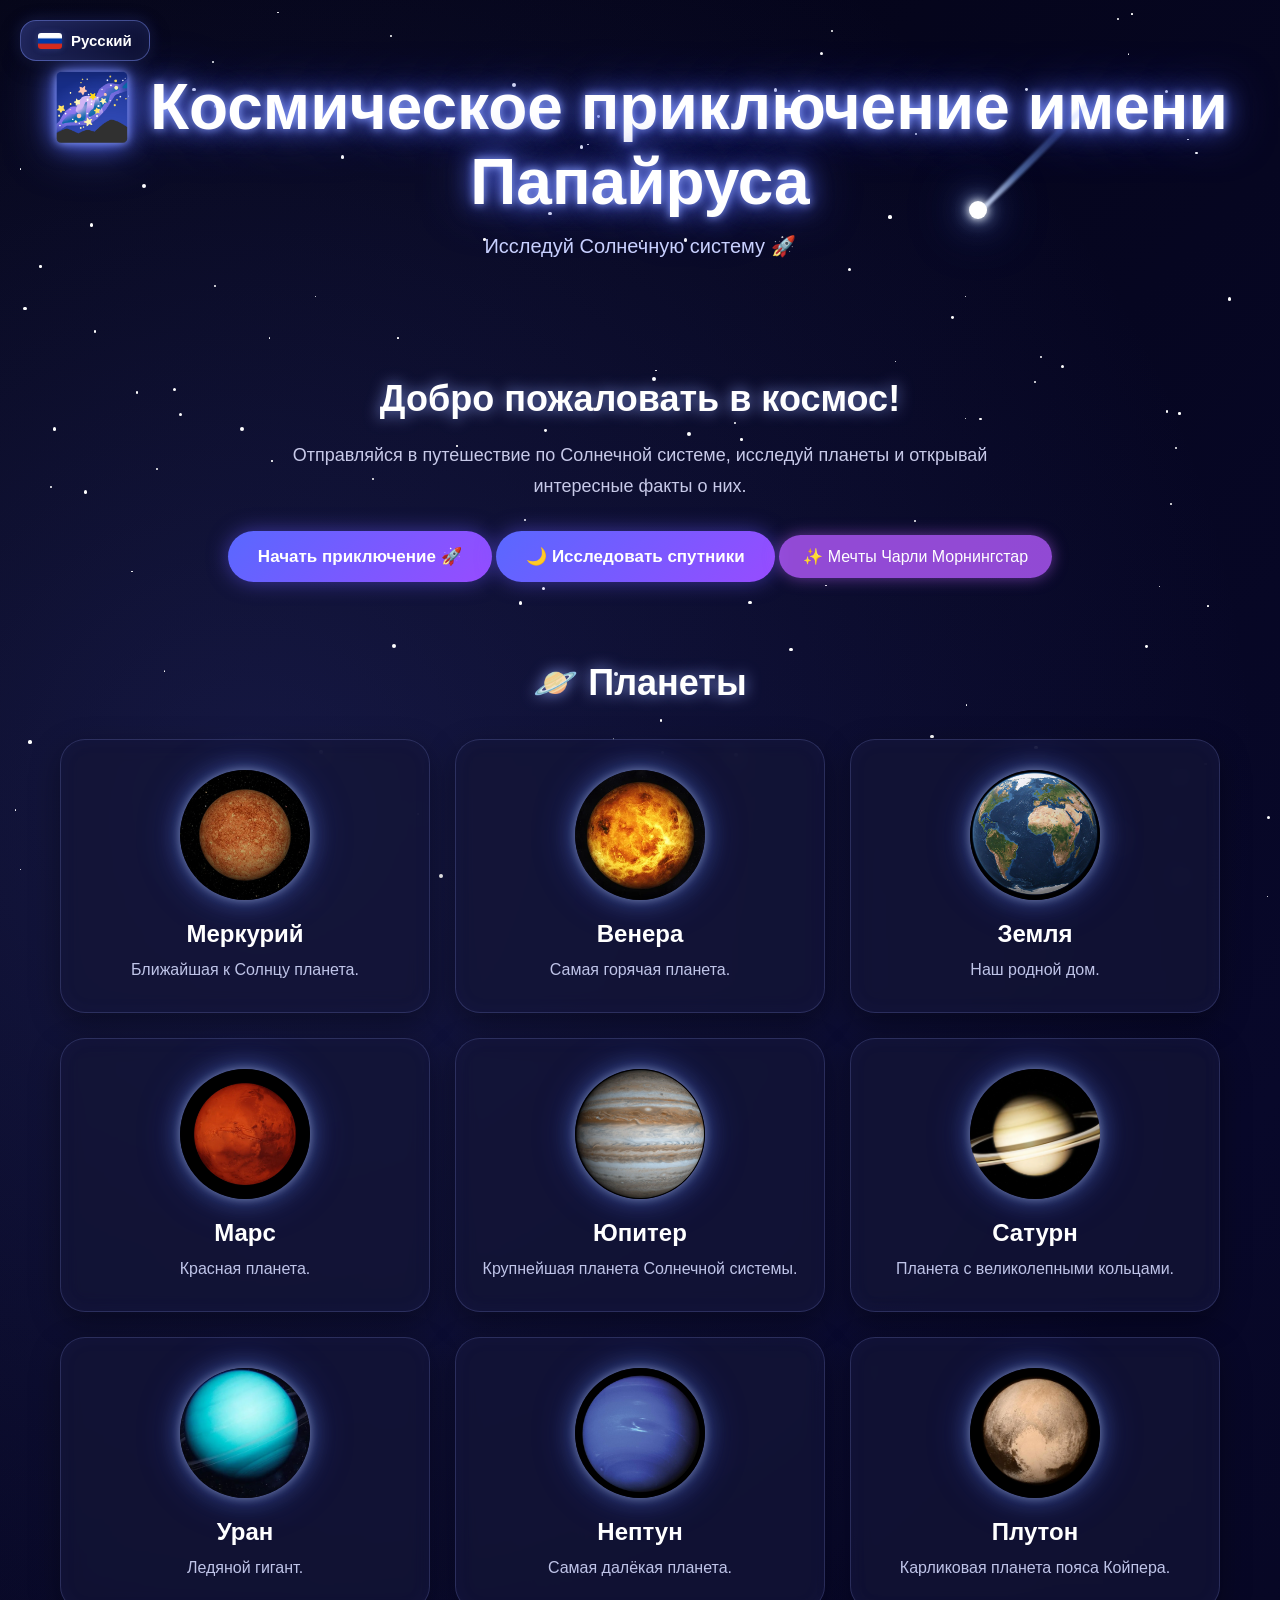
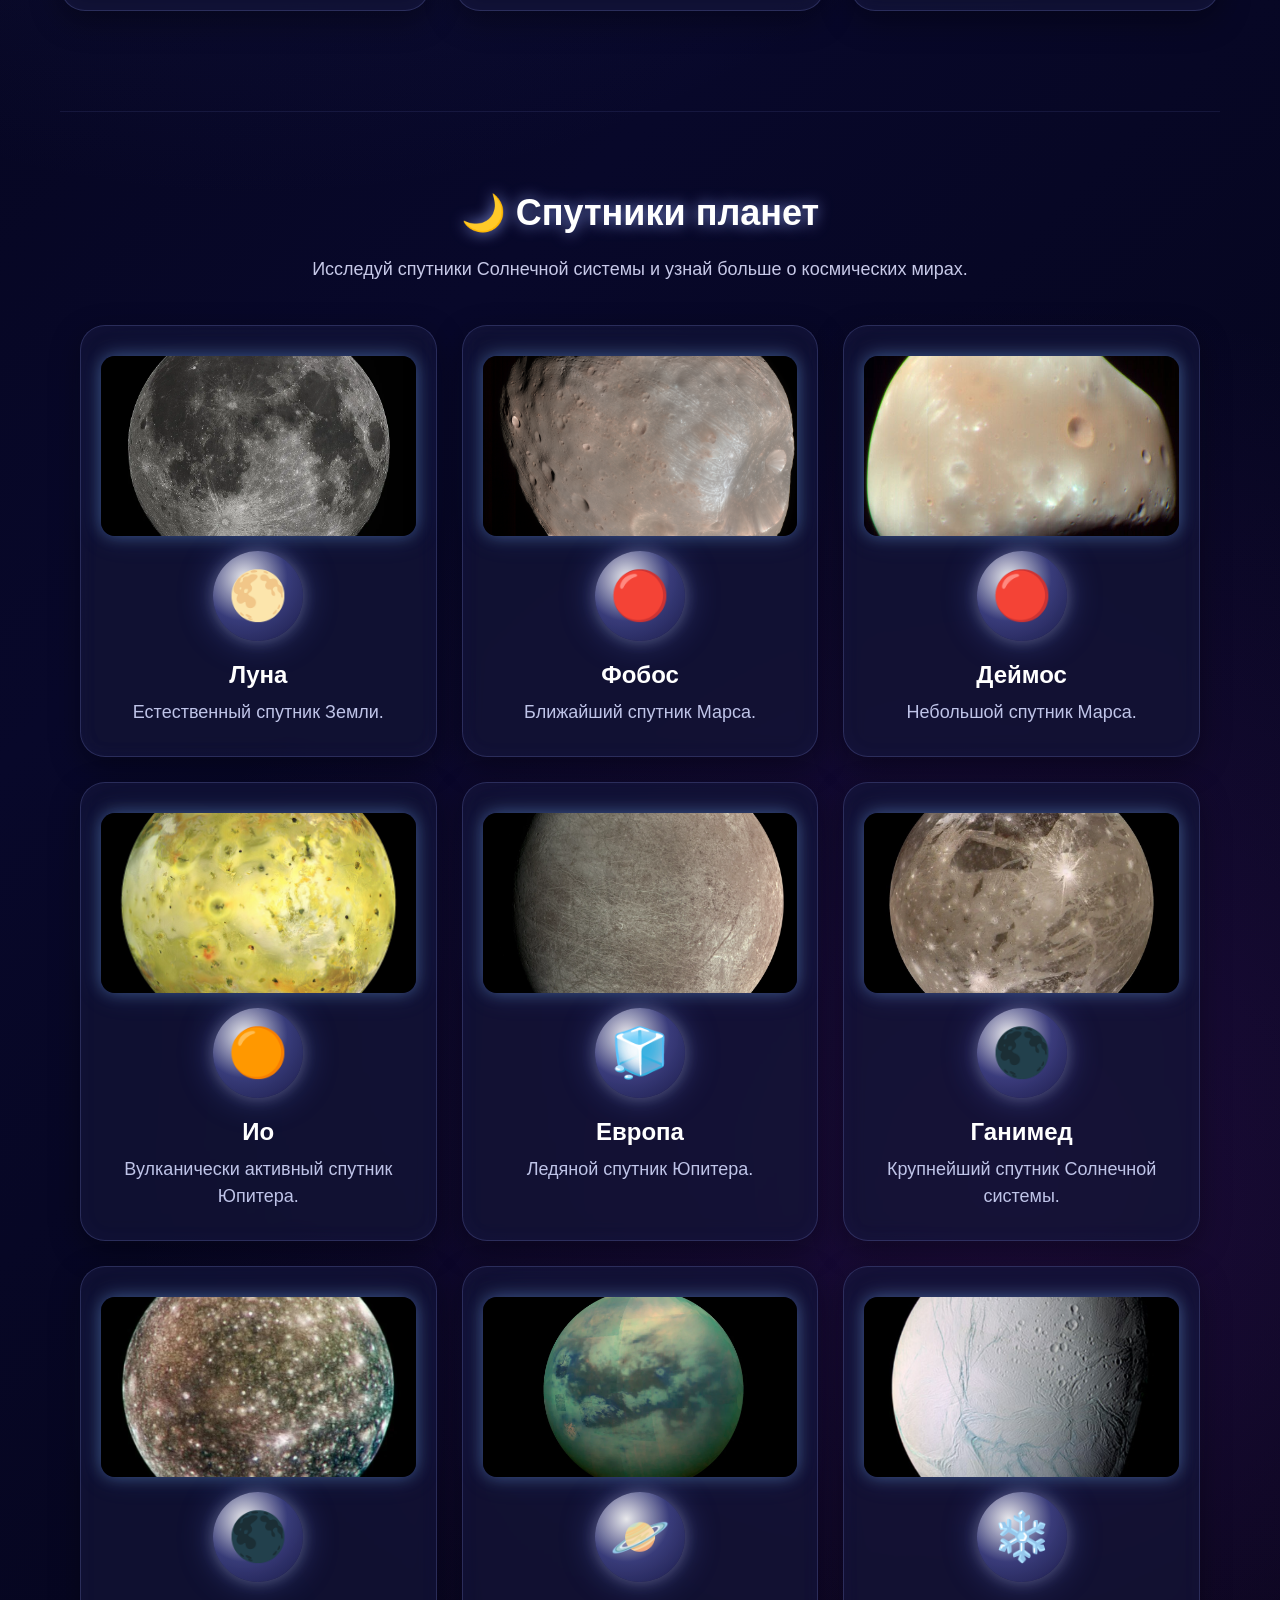
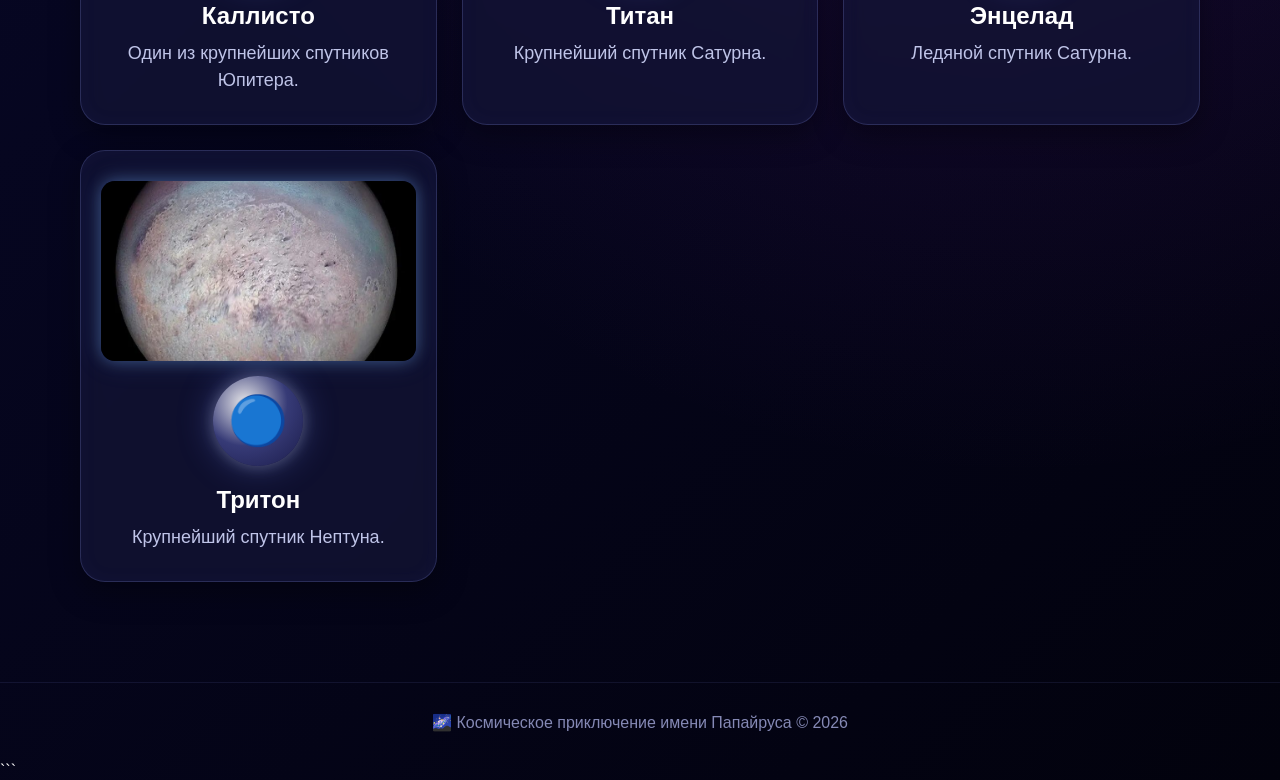
==== index.html @ d7bb72a3 "Update space adventure website" ====
<!DOCTYPE html>
<html lang="ru">

<head>
    <meta charset="UTF-8">
    <meta name="viewport" content="width=device-width, initial-scale=1.0">

    <title>Космическое приключение имени Папайруса</title>

    <link rel="stylesheet" href="style.css">
</head>

<body>

    <header>

        <!-- 🌐 Меню языков -->
        <div class="language-menu">

            <button
                class="language-button"
                id="languageButton"
                onclick="toggleLanguageMenu()"
            >
                <img src="images/russia.png" alt="Русский">
                Русский
            </button>

            <div class="language-dropdown" id="languageDropdown">

                <button onclick="changeLanguage('ru')">
                    <img src="images/russia.png" alt="Русский">
                    Русский
                </button>

                <button onclick="changeLanguage('kk')">
                    <img src="images/kazakhstan.png" alt="Қазақша">
                    Қазақша
                </button>

                <button onclick="changeLanguage('cs')">
                    <img src="images/czechia.png" alt="Čeština">
                    Čeština
                </button>

                <button onclick="changeLanguage('en')">
                    <img src="images/usa.png" alt="English">
                    English
                </button>

                <button onclick="changeLanguage('de')">
                    <img src="images/germany.png" alt="Deutsch">
                    Deutsch
                </button>

                <button onclick="changeLanguage('fr')">
                    <img src="images/france.png" alt="Français">
                    Français
                </button>

            </div>

        </div>

        <h1 id="siteTitle">
            🌌 Космическое приключение имени Папайруса
        </h1>

        <p id="siteSubtitle">
            Исследуй Солнечную систему 🚀
        </p>

    </header>

    <main>

        <section class="intro">

            <h2 id="welcomeTitle">
                Добро пожаловать в космос!
            </h2>

            <p id="welcomeText">
                Отправляйся в путешествие по Солнечной системе,
                изучай планеты и узнавай интересные факты о них.
            </p>

            <button onclick="scrollToPlanets()" id="startButton">
                Начать путешествие 🚀
            </button>

            <button onclick="scrollToMoons()" id="moonsButton">
                🌙 Исследовать спутники
            </button>

            <a href="constellations.html" id="constellationButton">
                ✨ Мечты Чарли Морнингстар
            </a>

        </section>


        <section class="planets" id="planets">

            <h2 id="planetsTitle">
                🪐 Планеты
            </h2>

            <div class="planet-list">

                <!-- ☿ Меркурий -->
                <div class="planet-card" onclick="showPlanet('Меркурий')">

                    <img
                        class="planet-image"
                        src="images/mercury.jpg"
                        alt="Меркурий"
                    >

                    <h3 id="planet-title-mercury">
                        Меркурий
                    </h3>

                    <p id="planet-desc-mercury">
                        Ближайшая к Солнцу планета.
                    </p>

                </div>


                <!-- ♀ Венера -->
                <div class="planet-card" onclick="showPlanet('Венера')">

                    <img
                        class="planet-image"
                        src="images/venus.jpg"
                        alt="Венера"
                    >

                    <h3 id="planet-title-venus">
                        Венера
                    </h3>

                    <p id="planet-desc-venus">
                        Самая горячая планета.
                    </p>

                </div>


                <!-- 🌍 Земля -->
                <div class="planet-card" onclick="showPlanet('Земля')">

                    <img
                        class="planet-image"
                        src="images/earth.jpg"
                        alt="Земля"
                    >

                    <h3 id="planet-title-earth">
                        Земля
                    </h3>

                    <p id="planet-desc-earth">
                        Наш родной дом.
                    </p>

                </div>


                <!-- ♂ Марс -->
                <div class="planet-card" onclick="showPlanet('Марс')">

                    <img
                        class="planet-image"
                        src="images/mars.jpg"
                        alt="Марс"
                    >

                    <h3 id="planet-title-mars">
                        Марс
                    </h3>

                    <p id="planet-desc-mars">
                        Красная планета.
                    </p>

                </div>


                <!-- ♃ Юпитер -->
                <div class="planet-card" onclick="showPlanet('Юпитер')">

                    <img
                        class="planet-image"
                        src="images/jupiter.jpg"
                        alt="Юпитер"
                    >

                    <h3 id="planet-title-jupiter">
                        Юпитер
                    </h3>

                    <p id="planet-desc-jupiter">
                        Крупнейшая планета Солнечной системы.
                    </p>

                </div>


                <!-- ♄ Сатурн -->
                <div class="planet-card" onclick="showPlanet('Сатурн')">

                    <img
                        class="planet-image"
                        src="images/saturn.jpg"
                        alt="Сатурн"
                    >

                    <h3 id="planet-title-saturn">
                        Сатурн
                    </h3>

                    <p id="planet-desc-saturn">
                        Планета с великолепными кольцами.
                    </p>

                </div>


                <!-- ♅ Уран -->
                <div class="planet-card" onclick="showPlanet('Уран')">

                    <img
                        class="planet-image"
                        src="images/uranus.jpg"
                        alt="Уран"
                    >

                    <h3 id="planet-title-uranus">
                        Уран
                    </h3>

                    <p id="planet-desc-uranus">
                        Ледяной гигант.
                    </p>

                </div>


                <!-- ♆ Нептун -->
                <div class="planet-card" onclick="showPlanet('Нептун')">

                    <img
                        class="planet-image"
                        src="images/neptune.jpg"
                        alt="Нептун"
                    >

                    <h3 id="planet-title-neptune">
                        Нептун
                    </h3>

                    <p id="planet-desc-neptune">
                        Самая далёкая планета.
                    </p>

                </div>


                <!-- ♇ Плутон -->
                <div class="planet-card" onclick="showPlanet('Плутон')">

                    <img
                        class="planet-image"
                        src="images/pluto.jpg"
                        alt="Плутон"
                    >

                    <h3 id="planet-title-pluto">
                        Плутон
                    </h3>

                    <p id="planet-desc-pluto">
                        Карликовая планета пояса Койпера.
                    </p>

                </div>

            </div>

        </section>


        <section class="moons" id="moons">

            <h2 class="moons-section-title">
                🌙 Спутники планет
            </h2>

            <p class="moons-section-text">
                Исследуй спутники Солнечной системы и узнай больше о космических мирах.
            </p>

            <div class="moon-list">

                <div class="moon-card" data-moon="Луна" onclick="showMoon('Луна')">
                    <img src="images/moon.jpg" alt="Луна" class="moon-image">
                    <div class="moon-icon">🌕</div>
                    <h3>Луна</h3>
                    <p>Естественный спутник Земли.</p>
                </div>

                <div class="moon-card" data-moon="Фобос" onclick="showMoon('Фобос')">
                    <img src="images/phobos.jpg" alt="Фобос" class="moon-image">
                    <div class="moon-icon">🔴</div>
                    <h3>Фобос</h3>
                    <p>Ближайший спутник Марса.</p>
                </div>

                <div class="moon-card" data-moon="Деймос" onclick="showMoon('Деймос')">
                    <img src="images/deimos.jpg" alt="Деймос" class="moon-image">
                    <div class="moon-icon">🔴</div>
                    <h3>Деймос</h3>
                    <p>Маленький спутник Марса.</p>
                </div>

                <div class="moon-card" data-moon="Ио" onclick="showMoon('Ио')">
                    <img src="images/io.jpg" alt="Ио" class="moon-image">
                    <div class="moon-icon">🟠</div>
                    <h3>Ио</h3>
                    <p>Вулканически активный спутник Юпитера.</p>
                </div>

                <div class="moon-card" data-moon="Европа" onclick="showMoon('Европа')">
                    <img src="images/europa.jpg" alt="Европа" class="moon-image">
                    <div class="moon-icon">🧊</div>
                    <h3>Европа</h3>
                    <p>Ледяной спутник Юпитера.</p>
                </div>

                <div class="moon-card" data-moon="Ганимед" onclick="showMoon('Ганимед')">
                    <img src="images/ganymede.jpg" alt="Ганимед" class="moon-image">
                    <div class="moon-icon">🌑</div>
                    <h3>Ганимед</h3>
                    <p>Крупнейший спутник Солнечной системы.</p>
                </div>

                <div class="moon-card" data-moon="Каллисто" onclick="showMoon('Каллисто')">
                    <img src="images/callisto.jpg" alt="Каллисто" class="moon-image">
                    <div class="moon-icon">🌑</div>
                    <h3>Каллисто</h3>
                    <p>Один из крупнейших спутников Юпитера.</p>
                </div>

                <div class="moon-card" data-moon="Титан" onclick="showMoon('Титан')">
                    <img src="images/titan.jpg" alt="Титан" class="moon-image">
                    <div class="moon-icon">🪐</div>
                    <h3>Титан</h3>
                    <p>Крупнейший спутник Сатурна.</p>
                </div>

                <div class="moon-card" data-moon="Энцелад" onclick="showMoon('Энцелад')">
                    <img src="images/enceladus.jpg" alt="Энцелад" class="moon-image">
                    <div class="moon-icon">❄️</div>
                    <h3>Энцелад</h3>
                    <p>Ледяной спутник Сатурна.</p>
                </div>

                <div class="moon-card" data-moon="Тритон" onclick="showMoon('Тритон')">
                    <img src="images/triton.jpg" alt="Тритон" class="moon-image">
                    <div class="moon-icon">🔵</div>
                    <h3>Тритон</h3>
                    <p>Крупнейший спутник Нептуна.</p>
                </div>

            </div>

        </section>

    </main>


    <!-- 🪐 Окно информации о планете -->
    <div id="planetModal" class="planet-modal">

        <div class="modal-content">

            <button
                class="close-button"
                onclick="closePlanet()"
                aria-label="Закрыть"
            >
                ×
            </button>

            <div id="planetIcon" class="planet-icon"></div>

            <h2 id="planetName"></h2>

            <p id="planetDescription"></p>

            <div class="planet-info">

                <p>
                    🌡
                    <strong id="labelTemperature">
                        Температура:
                    </strong>

                    <span id="planetTemperature"></span>
                </p>

                <p>
                    📏
                    <strong id="labelDiameter">
                        Диаметр:
                    </strong>

                    <span id="planetDiameter"></span>
                </p>

                <p>
                    ⚖️
                    <strong id="labelMass">
                        Масса:
                    </strong>

                    <span id="planetMass"></span>
                </p>

                <p>
                    ☀️
                    <strong id="labelDistance">
                        Расстояние от Солнца:
                    </strong>

                    <span id="planetDistance"></span>
                </p>

                <p>
                    🕐
                    <strong id="labelDay">
                        Длина дня:
                    </strong>

                    <span id="planetDay"></span>
                </p>

                <p>
                    📅
                    <strong id="labelYear">
                        Длина года:
                    </strong>

                    <span id="planetYear"></span>
                </p>

                <p>
                    🌙
                    <strong id="labelMoons">
                        Спутники:
                    </strong>

                    <span id="planetMoons"></span>
                </p>

                <p>
                    💍
                    <strong id="labelRings">
                        Кольца:
                    </strong>

                    <span id="planetRings"></span>
                </p>

                <p>
                    🌫️
                    <strong id="labelAtmosphere">
                        Атмосфера:
                    </strong>

                    <span id="planetAtmosphere"></span>
                </p>

            </div>

            <div class="planet-fact">

                <h3 id="factTitle">
                    🔭 Интересный факт
                </h3>

                <p id="planetFact"></p>

            </div>

        </div>

    </div>


    <!-- 🌙 Окно спутника -->
    <div id="moonModal" class="moon-modal">

        <div class="moon-modal-content">

            <button
                class="close-button"
                onclick="closeMoon()"
                aria-label="Закрыть"
            >
                ×
            </button>

            <div id="moonIcon" class="moon-modal-icon">
                🌕
            </div>

            <h2 id="moonName"></h2>

            <p id="moonDescription"></p>

            <div class="moon-info">

                <p>
                    🪐
                    <strong id="moonPlanetLabel">Планета:</strong>
                    <span id="moonPlanet"></span>
                </p>

                <p>
                    📏
                    <strong id="moonDiameterLabel">Диаметр:</strong>
                    <span id="moonDiameter"></span>
                </p>

                <p>
                    🌡️
                    <strong id="moonTemperatureLabel">Температура:</strong>
                    <span id="moonTemperature"></span>
                </p>

                <p>
                    🔭
                    <strong id="moonFactLabel">Интересный факт:</strong>
                    <span id="moonFact"></span>
                </p>

            </div>

        </div>

    </div>


    <footer id="footerText">
        🌌 Космическое приключение © 2026
    </footer>


    <script src="script.js"></script>

</body>

<!-- Обновление сайта 2026 -->

</html>
```
---- style.css ----
* {
    box-sizing: border-box;
    margin: 0;
    padding: 0;
}

html {
    scroll-behavior: smooth;
}

body {
    min-height: 100vh;
    font-family: Arial, sans-serif;
    color: white;

    background:
        radial-gradient(
            circle at 20% 20%,
            rgba(70, 80, 180, 0.25),
            transparent 30%
        ),
        radial-gradient(
            circle at 80% 70%,
            rgba(120, 40, 180, 0.2),
            transparent 30%
        ),
        linear-gradient(
            135deg,
            #030313,
            #08082a 45%,
            #02020d
        );

    overflow-x: hidden;
}

/* ⭐ Звёзды */

.star {
    position: fixed;
    background: white;
    border-radius: 50%;
    pointer-events: none;
    z-index: 0;
    animation: twinkle 2s infinite alternate;
}

@keyframes twinkle {
    from {
        opacity: 0.2;
        transform: scale(0.7);
    }

    to {
        opacity: 1;
        transform: scale(1.3);
    }
}

/* 🌌 Верхняя часть */

header {
    position: relative;
    z-index: 2;
    text-align: center;
    padding: 70px 20px 50px;
}

header h1 {
    font-size: clamp(32px, 6vw, 64px);
    margin-bottom: 15px;

    text-shadow:
        0 0 10px #8da2ff,
        0 0 25px #586dff,
        0 0 50px #3949ab;
}

header p {
    font-size: 20px;
    color: #c8d0ff;
}

/* 🚀 Основная часть */

main {
    position: relative;
    z-index: 2;
    max-width: 1200px;
    margin: auto;
    padding: 20px;
}

.intro {
    text-align: center;
    padding: 50px 20px 80px;
}

.intro h2,
.planets h2 {
    font-size: 36px;
    margin-bottom: 20px;
    text-shadow: 0 0 15px rgba(150, 170, 255, 0.8);
}

.intro p {
    max-width: 700px;
    margin: auto;

    color: #c7c9e8;
    font-size: 18px;
    line-height: 1.7;
}

.intro button {
    margin-top: 30px;
    padding: 15px 30px;

    border: none;
    border-radius: 30px;

    color: white;

    background: linear-gradient(
        135deg,
        #5968ff,
        #974cff
    );

    font-size: 17px;
    font-weight: bold;

    cursor: pointer;

    box-shadow:
        0 0 20px rgba(105, 90, 255, 0.5);

    transition: 0.3s;
}

.intro button:hover {
    transform: translateY(-4px) scale(1.04);

    box-shadow:
        0 0 35px rgba(130, 110, 255, 0.8);
}

/* 🪐 Планеты */

.planets {
    text-align: center;
    padding-bottom: 80px;
}

.planet-list {
    display: grid;
    grid-template-columns: repeat(3, 1fr);

    gap: 25px;
    margin-top: 35px;
}

.planet-card {
    position: relative;

    padding: 30px 20px;
    min-height: 270px;

    border: 1px solid rgba(150, 160, 255, 0.2);
    border-radius: 25px;

    background: rgba(20, 22, 55, 0.72);

    backdrop-filter: blur(10px);

    box-shadow:
        0 10px 30px rgba(0, 0, 0, 0.35),
        inset 0 0 20px rgba(100, 110, 255, 0.04);

    cursor: pointer;

    opacity: 0;
    transform: translateY(30px);

    animation:
        planetAppear 0.8s ease forwards;

    transition:
        transform 0.3s,
        border-color 0.3s,
        box-shadow 0.3s;
}

.planet-card:nth-child(1) {
    animation-delay: 0.1s;
}

.planet-card:nth-child(2) {
    animation-delay: 0.2s;
}

.planet-card:nth-child(3) {
    animation-delay: 0.3s;
}

.planet-card:nth-child(4) {
    animation-delay: 0.4s;
}

.planet-card:nth-child(5) {
    animation-delay: 0.5s;
}

.planet-card:nth-child(6) {
    animation-delay: 0.6s;
}

.planet-card:nth-child(7) {
    animation-delay: 0.7s;
}

.planet-card:nth-child(8) {
    animation-delay: 0.8s;
}

.planet-card:nth-child(9) {
    animation-delay: 0.9s;
}

@keyframes planetAppear {
    to {
        opacity: 1;
        transform: translateY(0);
    }
}

.planet-card:hover {
    transform: translateY(-10px) scale(1.03);

    border-color:
        rgba(160, 170, 255, 0.65);

    box-shadow:
        0 20px 45px rgba(0, 0, 0, 0.5),
        0 0 30px rgba(100, 110, 255, 0.25);
}

/* 🌍 Картинки планет */

.planet-image {
    display: block;

    width: 130px;
    height: 130px;

    margin: 0 auto 20px;

    border-radius: 50%;

    object-fit: cover;

    box-shadow:
        0 0 10px rgba(255, 255, 255, 0.35),
        0 0 25px rgba(100, 150, 255, 0.45),
        0 0 45px rgba(80, 100, 255, 0.25);

    animation:
        planetGlow 3s ease-in-out infinite alternate;

    transition:
        transform 0.4s ease,
        box-shadow 0.4s ease;
}

@keyframes planetGlow {
    from {
        box-shadow:
            0 0 10px rgba(255, 255, 255, 0.3),
            0 0 25px rgba(100, 150, 255, 0.35),
            0 0 45px rgba(80, 100, 255, 0.2);
    }

    to {
        box-shadow:
            0 0 15px rgba(255, 255, 255, 0.55),
            0 0 35px rgba(120, 170, 255, 0.6),
            0 0 65px rgba(100, 100, 255, 0.4);
    }
}

.planet-card:hover .planet-image {
    transform: scale(1.1);

    box-shadow:
        0 0 10px rgba(255, 255, 255, 0.9),
        0 0 25px rgba(130, 180, 255, 0.9),
        0 0 50px rgba(90, 120, 255, 0.8),
        0 0 90px rgba(80, 90, 255, 0.5),
        0 0 130px rgba(120, 70, 255, 0.3);
}

.planet-card h3 {
    font-size: 24px;
    margin-bottom: 10px;
}

.planet-card p {
    color: #bfc4e8;
    line-height: 1.5;
}

/* 🪐 Окно планеты */

.planet-modal {
    position: fixed;
    inset: 0;

    display: flex;

    align-items: center;
    justify-content: center;

    padding: 20px;

    background: rgba(0, 0, 15, 0.75);

    backdrop-filter: blur(8px);

    opacity: 0;
    visibility: hidden;

    transition:
        opacity 0.3s,
        visibility 0.3s;

    z-index: 1000;
}

.planet-modal.active {
    opacity: 1;
    visibility: visible;
}

.modal-content {
    position: relative;

    width: min(600px, 100%);
    max-height: 90vh;

    overflow-y: auto;

    padding: 40px;

    border: 1px solid rgba(160, 170, 255, 0.35);
    border-radius: 30px;

    background:
        linear-gradient(
            145deg,
            rgba(30, 32, 75, 0.97),
            rgba(10, 12, 35, 0.97)
        );

    box-shadow:
        0 30px 80px rgba(0, 0, 0, 0.7),
        0 0 50px rgba(90, 100, 255, 0.2);

    transform: scale(0.8);

    transition:
        transform 0.3s;
}

.planet-modal.active .modal-content {
    transform: scale(1);
}

.modal-content > .planet-icon {
    display: flex;

    align-items: center;
    justify-content: center;

    width: 90px;
    height: 90px;

    margin: 0 auto 20px;

    border-radius: 50%;

    font-size: 48px;

    background:
        radial-gradient(
            circle at 35% 30%,
            #ffffff,
            #8895ff 35%,
            #3e3f91 70%,
            #171832
        );

    box-shadow:
        0 0 20px rgba(130, 145, 255, 0.5),
        0 0 40px rgba(100, 110, 255, 0.25);
}

.modal-content h2 {
    text-align: center;

    font-size: 32px;

    margin-bottom: 15px;
}

.modal-content > p {
    color: #d0d2ed;

    line-height: 1.7;

    text-align: center;

    margin-bottom: 25px;
}

/* ❌ Кнопка закрытия */

.close-button {
    position: absolute;

    top: 15px;
    right: 20px;

    width: 40px;
    height: 40px;

    border: none;
    border-radius: 50%;

    background: rgba(255, 255, 255, 0.08);

    color: white;

    font-size: 30px;

    cursor: pointer;

    transition: 0.2s;
}

.close-button:hover {
    background: rgba(255, 80, 100, 0.3);

    transform: rotate(90deg);
}

/* 📊 Информация */

.planet-info {
    display: grid;

    gap: 12px;

    padding: 20px;

    border-radius: 18px;

    background: rgba(255, 255, 255, 0.04);

    max-height: 330px;

    overflow-y: auto;
}

.planet-info p {
    color: #d6d8ef;
}

.planet-info strong {
    color: white;
}

/* 🔭 Интересный факт */

.planet-fact {
    margin-top: 20px;

    padding: 20px;

    border-radius: 18px;

    background:
        linear-gradient(
            135deg,
            rgba(80, 90, 200, 0.15),
            rgba(140, 70, 220, 0.1)
        );

    border: 1px solid rgba(150, 160, 255, 0.15);
}

.planet-fact h3 {
    margin-bottom: 10px;

    font-size: 20px;
}

.planet-fact p {
    color: #cfd2ef;

    line-height: 1.6;
}

/* ☄️ Комета */

.comet {
    position: fixed;

    width: 18px;
    height: 18px;

    border-radius: 50%;

    background: white;

    box-shadow:
        0 0 8px white,
        0 0 18px #b8d4ff,
        0 0 35px #668cff,
        0 0 60px #526fff;

    pointer-events: none;

    z-index: 9999;
}

.comet-tail {
    position: fixed;

    width: 190px;
    height: 7px;

    border-radius: 100%;

    background:
        linear-gradient(
            to right,
            rgba(255, 255, 255, 0.95),
            rgba(130, 175, 255, 0.55),
            rgba(80, 120, 255, 0.18),
            transparent
        );

    filter: blur(1px);

    transform-origin: left center;

    pointer-events: none;

    z-index: 9998;
}

/* 🌌 Подвал */

footer {
    position: relative;

    z-index: 2;

    padding: 30px 20px;

    text-align: center;

    color: #8589b5;

    border-top:
        1px solid rgba(150, 160, 255, 0.1);
}

/* 📱 Планшет */

@media (max-width: 800px) {
    .planet-list {
        grid-template-columns: repeat(2, 1fr);
    }
}

/* 📱 Телефон */

@media (max-width: 550px) {
    .planet-list {
        grid-template-columns: 1fr;
    }

    .modal-content {
        padding: 30px 20px;
    }

    .intro h2,
    .planets h2 {
        font-size: 28px;
    }

    .planet-info {
        max-height: 280px;
    }
}

/* 🌐 Космическое меню языков */

.language-menu {
    position: fixed;

    top: 20px;
    left: 20px;

    z-index: 10000;
}

/* Главная кнопка */

.language-button {
    display: flex;

    align-items: center;

    gap: 8px;

    padding: 11px 17px;

    border: 1px solid rgba(130, 150, 255, 0.45);

    border-radius: 16px;

    background:
        linear-gradient(
            135deg,
            rgba(35, 42, 100, 0.9),
            rgba(12, 15, 48, 0.95)
        );

    color: #ffffff;

    font-family: Arial, sans-serif;

    font-size: 15px;
    font-weight: bold;

    cursor: pointer;

    backdrop-filter: blur(15px);

    box-shadow:
        0 5px 20px rgba(0, 0, 0, 0.45),
        0 0 15px rgba(90, 110, 255, 0.25),
        inset 0 0 15px rgba(130, 150, 255, 0.08);

    transition:
        transform 0.25s ease,
        box-shadow 0.25s ease,
        border-color 0.25s ease;
}

.language-button:hover {
    transform: translateY(-2px);

    border-color:
        rgba(160, 180, 255, 0.85);

    box-shadow:
        0 8px 25px rgba(0, 0, 0, 0.5),
        0 0 20px rgba(90, 120, 255, 0.5),
        0 0 45px rgba(80, 90, 255, 0.2);
}

.language-button:active {
    transform: translateY(0) scale(0.97);
}

/* ⬇️ Выпадающее меню */

.language-dropdown {
    position: absolute;

    top: calc(100% + 10px);
    left: 0;

    width: 190px;

    padding: 7px;

    border: 1px solid rgba(130, 150, 255, 0.35);

    border-radius: 17px;

    background:
        linear-gradient(
            145deg,
            rgba(25, 30, 75, 0.97),
            rgba(7, 10, 32, 0.98)
        );

    backdrop-filter: blur(18px);

    box-shadow:
        0 15px 40px rgba(0, 0, 0, 0.6),
        0 0 25px rgba(80, 100, 255, 0.25),
        inset 0 0 20px rgba(120, 140, 255, 0.05);

    opacity: 0;
    visibility: hidden;

    transform:
        translateY(-10px)
        scale(0.96);

    transition:
        opacity 0.2s ease,
        transform 0.2s ease,
        visibility 0.2s ease;
}

/* Когда меню открыто */

.language-dropdown.open {
    opacity: 1;
    visibility: visible;

    transform:
        translateY(0)
        scale(1);
}

/* 🌍 Пункты языков */

.language-dropdown button {
    display: flex;

    align-items: center;

    width: 100%;

    padding: 11px 13px;

    margin: 2px 0;

    border: 1px solid transparent;

    border-radius: 11px;

    background: transparent;

    color: #e9ecff;

    font-family: Arial, sans-serif;

    font-size: 14px;
    font-weight: bold;

    text-align: left;

    cursor: pointer;

    transition:
        background 0.2s ease,
        border-color 0.2s ease,
        transform 0.2s ease,
        color 0.2s ease;
}

/* Наведение */

.language-dropdown button:hover {
    background:
        linear-gradient(
            90deg,
            rgba(75, 95, 210, 0.35),
            rgba(120, 80, 220, 0.2)
        );

    border-color:
        rgba(130, 150, 255, 0.3);

    color: white;

    transform: translateX(4px);

    box-shadow:
        0 0 15px rgba(80, 100, 255, 0.15);
}

/* Нажатие */

.language-dropdown button:active {
    transform:
        translateX(4px)
        scale(0.98);
}

/* 📱 Для маленького экрана */

@media (max-width: 550px) {
    .language-menu {
        top: 12px;
        left: 12px;
    }

    .language-button {
        padding: 9px 13px;
        font-size: 14px;
    }

    .language-dropdown {
        width: 175px;
    }
}

/* 🇷🇺🇰🇿🇨🇿 Флаги языков */

.language-button img,
.language-dropdown button img {
    width: 24px;
    height: 16px;

    object-fit: cover;

    border-radius: 3px;

    flex-shrink: 0;

    box-shadow:
        0 0 6px rgba(120, 150, 255, 0.25);
}

.language-button {
    gap: 9px;
}

.language-dropdown button {
    gap: 9px;
}

/* 🌙 Раздел спутников */

.moons {
    position: relative;

    z-index: 2;

    text-align: center;

    padding: 80px 20px;

    margin-top: 20px;

    border-top:
        1px solid rgba(150, 160, 255, 0.1);
}

.moons h2 {
    font-size: 36px;

    margin-bottom: 20px;

    text-shadow:
        0 0 15px rgba(150, 170, 255, 0.8);
}

.moons p {
    max-width: 700px;

    margin: auto;

    color: #c7c9e8;

    font-size: 18px;

    line-height: 1.7;
}

#moonsButton {
    margin-top: 15px;

    padding: 15px 30px;

    border: none;

    border-radius: 30px;

    color: white;

    background:
        linear-gradient(
            135deg,
            #5968ff,
            #974cff
        );

    font-size: 17px;

    font-weight: bold;

    cursor: pointer;

    box-shadow:
        0 0 20px rgba(105, 90, 255, 0.5);

    transition: 0.3s;
}

#moonsButton:hover {
    transform:
        translateY(-4px)
        scale(1.04);

    box-shadow:
        0 0 35px rgba(130, 110, 255, 0.8);
}

/* 🌙 Дополнительные стили раздела */

.moons {
    position: relative;

    z-index: 2;

    text-align: center;

    padding: 80px 20px;

    margin-top: 20px;

    border-top:
        1px solid rgba(150, 160, 255, 0.1);
}

.moons h2 {
    font-size: 36px;

    margin-bottom: 20px;

    text-shadow:
        0 0 15px rgba(150, 170, 255, 0.8);
}

.moons p {
    max-width: 700px;

    margin: auto;

    color: #c7c9e8;

    font-size: 18px;

    line-height: 1.7;
}

/* 🌙 Карточки спутников */

.moon-list {
    display: grid;

    grid-template-columns: repeat(3, 1fr);

    gap: 25px;

    margin-top: 40px;
}

.moon-card {
    position: relative;

    padding: 30px 20px;

    min-height: 220px;

    border: 1px solid rgba(150, 160, 255, 0.2);

    border-radius: 25px;

    background: rgba(20, 22, 55, 0.72);

    backdrop-filter: blur(10px);

    box-shadow:
        0 10px 30px rgba(0, 0, 0, 0.35),
        inset 0 0 20px rgba(100, 110, 255, 0.04);

    cursor: pointer;

    transition:
        transform 0.3s ease,
        border-color 0.3s ease,
        box-shadow 0.3s ease;
}

.moon-card:hover {
    transform:
        translateY(-10px)
        scale(1.03);

    border-color:
        rgba(160, 170, 255, 0.65);

    box-shadow:
        0 20px 45px rgba(0, 0, 0, 0.5),
        0 0 30px rgba(100, 110, 255, 0.3);
}

.moon-icon {
    display: flex;

    align-items: center;
    justify-content: center;

    width: 90px;
    height: 90px;

    margin: 0 auto 20px;

    border-radius: 50%;

    font-size: 48px;

    background:
        radial-gradient(
            circle at 35% 30%,
            rgba(255, 255, 255, 0.9),
            rgba(130, 140, 255, 0.35),
            rgba(30, 30, 80, 0.8)
        );

    box-shadow:
        0 0 15px rgba(255, 255, 255, 0.25),
        0 0 35px rgba(100, 130, 255, 0.35);

    transition:
        transform 0.3s ease,
        box-shadow 0.3s ease;
}

.moon-card:hover .moon-icon {
    transform: scale(1.12);

    box-shadow:
        0 0 20px rgba(255, 255, 255, 0.5),
        0 0 45px rgba(110, 140, 255, 0.65),
        0 0 75px rgba(90, 100, 255, 0.3);
}

.moon-card h3 {
    font-size: 24px;

    margin-bottom: 10px;
}

.moon-card p {
    color: #bfc4e8;

    line-height: 1.5;
}

/* 📱 Планшет */

@media (max-width: 800px) {
    .moon-list {
        grid-template-columns: repeat(2, 1fr);
    }
}

/* 📱 Телефон */

@media (max-width: 550px) {
    .moon-list {
        grid-template-columns: 1fr;
    }
}

/* 🌙 Окно информации о спутнике */

.moon-modal {
    position: fixed;

    inset: 0;

    display: flex;

    align-items: center;
    justify-content: center;

    padding: 20px;

    background: rgba(0, 0, 15, 0.75);

    backdrop-filter: blur(8px);

    opacity: 0;

    visibility: hidden;

    transition:
        opacity 0.3s,
        visibility 0.3s;

    z-index: 1001;
}

.moon-modal.active {
    opacity: 1;

    visibility: visible;
}

.moon-modal-content {
    position: relative;

    width: min(600px, 100%);

    max-height: 90vh;

    overflow-y: auto;

    padding: 40px;

    border: 1px solid rgba(160, 170, 255, 0.35);

    border-radius: 30px;

    background:
        linear-gradient(
            145deg,
            rgba(30, 32, 75, 0.97),
            rgba(10, 12, 35, 0.97)
        );

    box-shadow:
        0 30px 80px rgba(0, 0, 0, 0.7),
        0 0 50px rgba(90, 100, 255, 0.2);

    transform: scale(0.8);

    transition:
        transform 0.3s;
}

.moon-modal.active .moon-modal-content {
    transform: scale(1);
}

.moon-modal-icon {
    display: flex;

    align-items: center;
    justify-content: center;

    width: 90px;
    height: 90px;

    margin: 0 auto 20px;

    border-radius: 50%;

    font-size: 48px;

    background:
        radial-gradient(
            circle at 35% 30%,
            #ffffff,
            #8895ff 35%,
            #3e3f91 70%,
            #171832
        );

    box-shadow:
        0 0 20px rgba(130, 145, 255, 0.5),
        0 0 40px rgba(100, 110, 255, 0.25);
}

.moon-modal-content h2 {
    text-align: center;

    font-size: 32px;

    margin-bottom: 15px;
}

.moon-modal-content > p {
    color: #d0d2ed;

    line-height: 1.7;

    text-align: center;

    margin-bottom: 25px;
}

.moon-info {
    display: grid;

    gap: 12px;

    padding: 20px;

    border-radius: 18px;

    background: rgba(255, 255, 255, 0.04);
}

.moon-info p {
    color: #d6d8ef;

    line-height: 1.5;
}

.moon-info strong {
    color: white;
}

.moon-info span {
    color: #c7c9e8;
}

@media (max-width: 550px) {
    .moon-modal-content {
        padding: 30px 20px;
    }
}

/* 🌙 Картинки спутников */

.moon-image {
    width: 100%;

    height: 180px;

    object-fit: cover;

    border-radius: 14px;

    display: block;

    margin-bottom: 15px;

    box-shadow:
        0 0 15px rgba(120, 180, 255, 0.35),
        0 0 30px rgba(120, 180, 255, 0.15);

    transition:
        transform 0.3s ease,
        box-shadow 0.3s ease;
}

.moon-card:hover .moon-image {
    transform: scale(1.04);

    box-shadow:
        0 0 20px rgba(120, 180, 255, 0.55),
        0 0 40px rgba(120, 180, 255, 0.25);
}
#constellationButton {
    display: inline-block;
    padding: 12px 24px;
    border: none;
    border-radius: 50px;
    text-decoration: none;
    color: white;
    background: rgba(180, 90, 255, 0.8);
    box-shadow: 0 0 15px rgba(190, 100, 255, 0.5);
    transition: 0.3s ease;
}

#constellationButton:hover {
    background: rgba(200, 110, 255, 0.9);
    box-shadow: 0 0 22px rgba(210, 120, 255, 0.75);
    transform: scale(1.04);
}
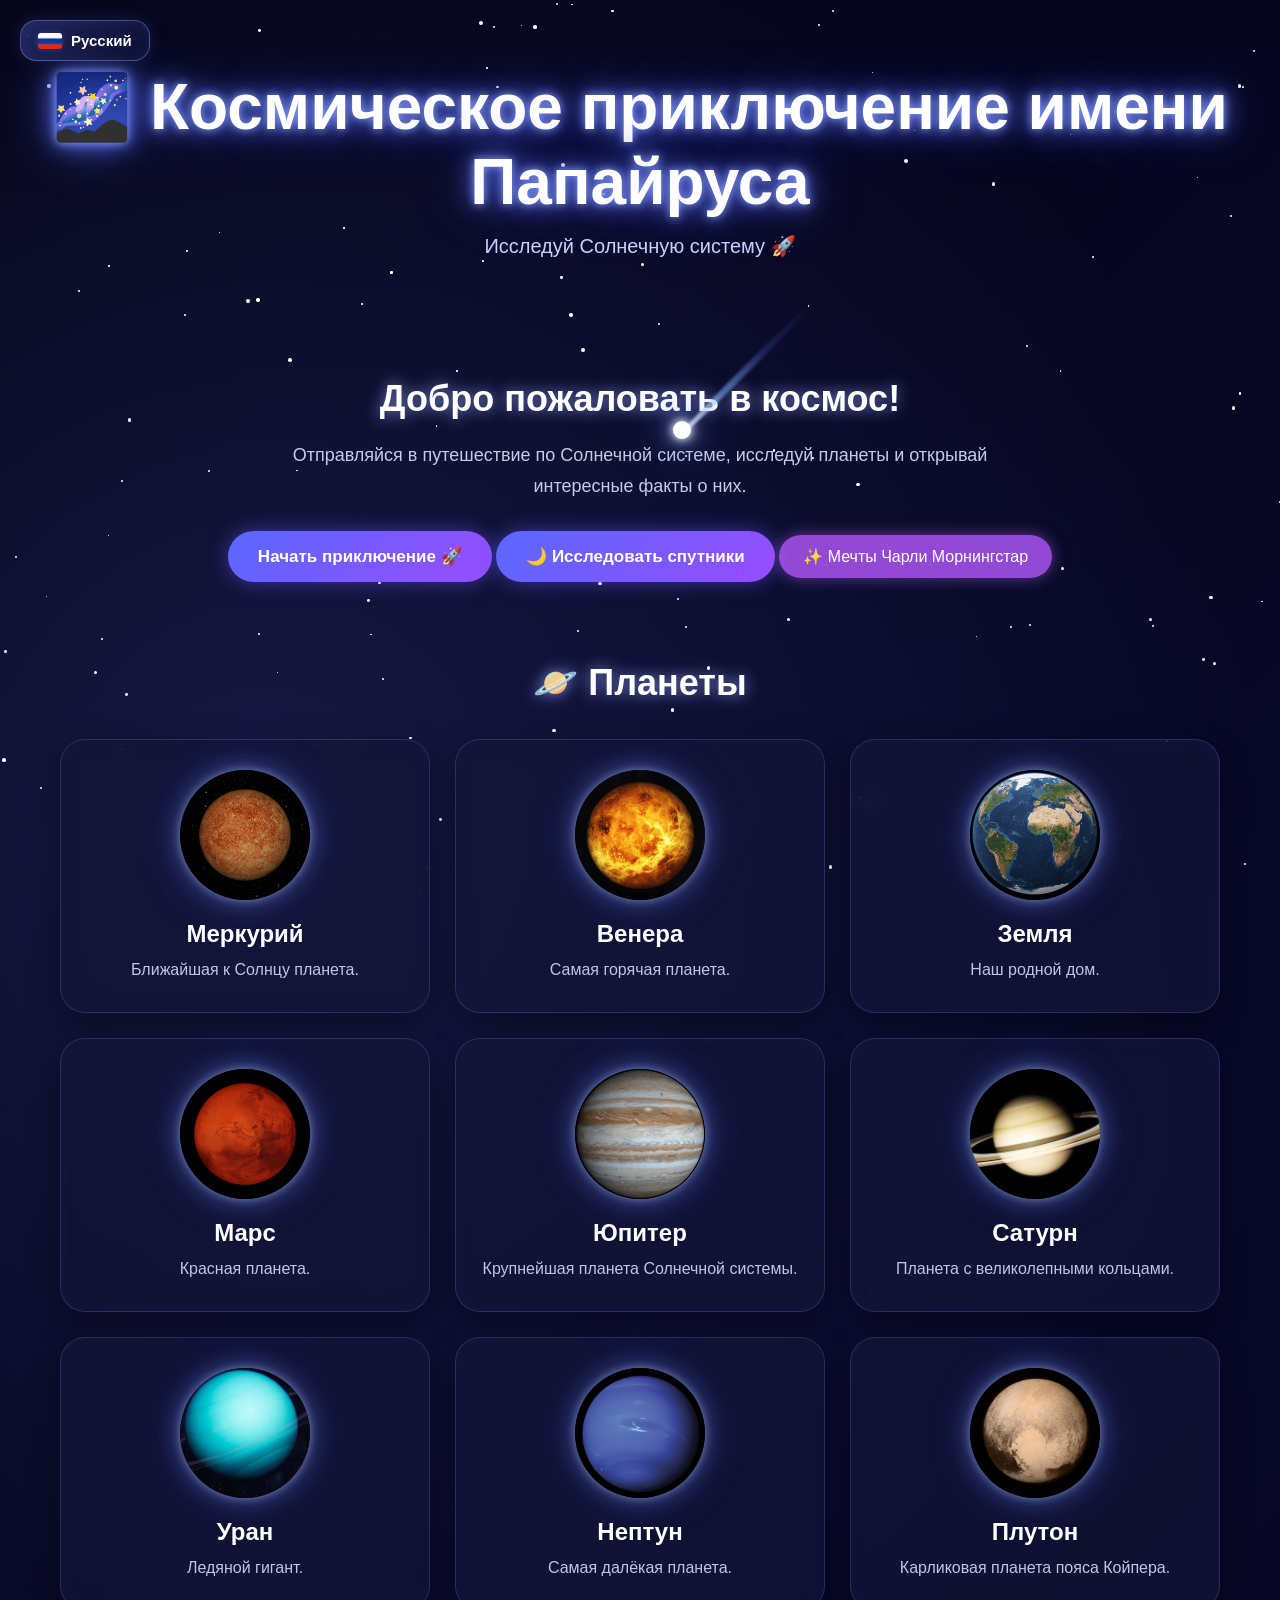
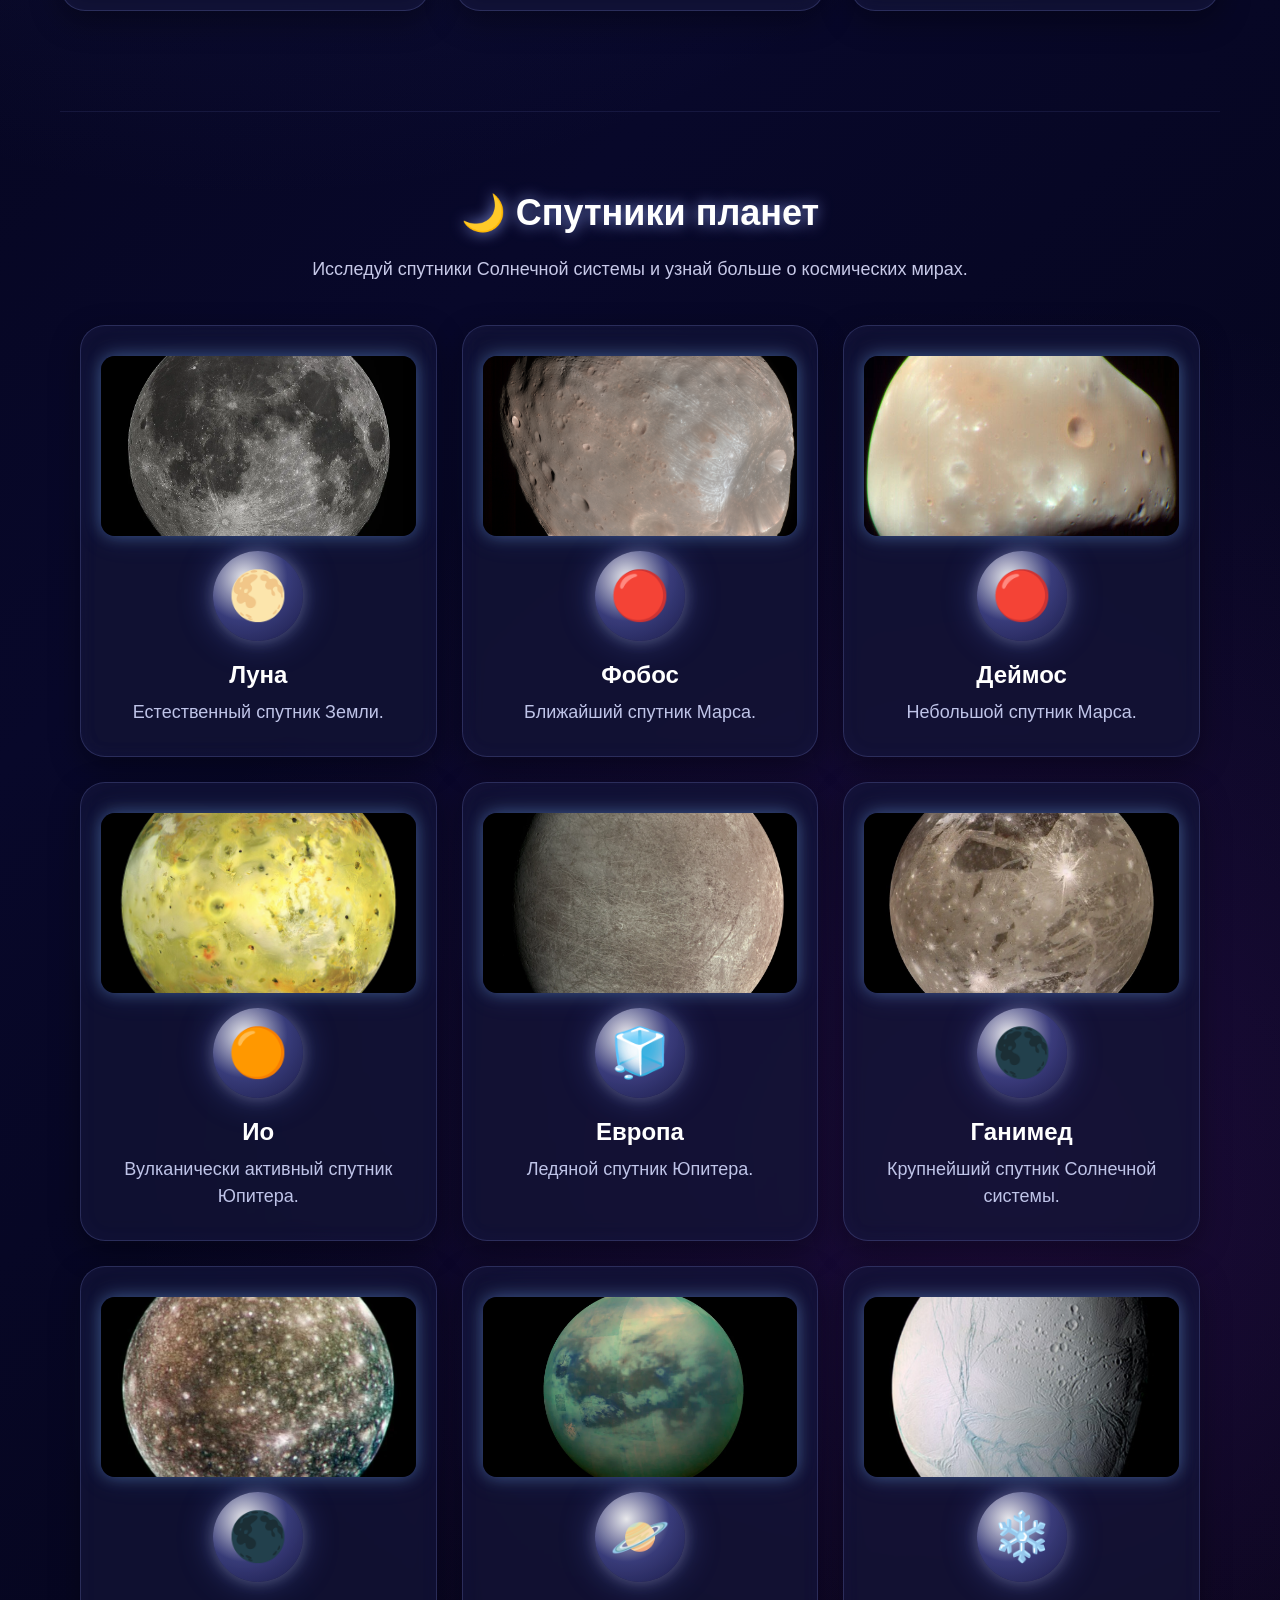
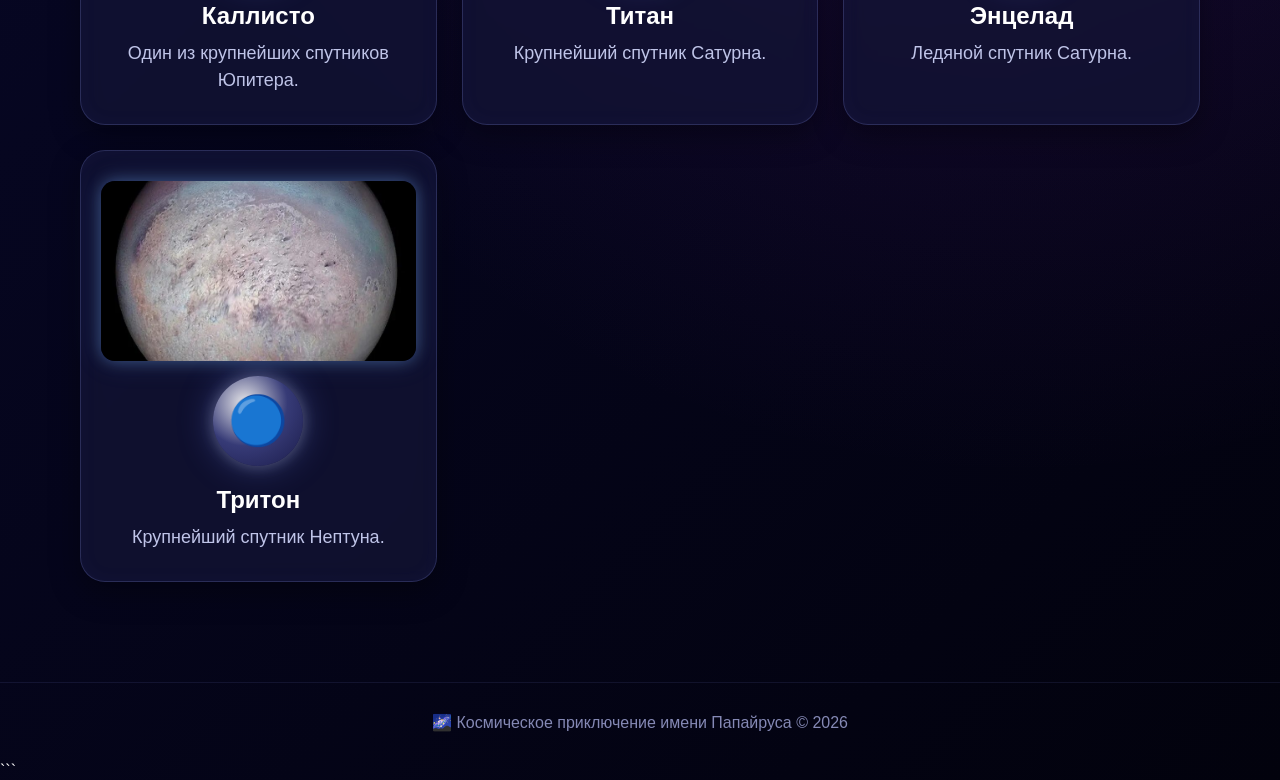
==== commit 448b71c1: "Fix planet translations" ====
--- a/index.html
+++ b/index.html
@@ -109,7 +109,7 @@
             <div class="planet-list">
 
                 <!-- ☿ Меркурий -->
-                <div class="planet-card" onclick="showPlanet('Меркурий')">
+                <div class="planet-card" data-planet="Меркурий" onclick="showPlanet('Меркурий')">
 
                     <img
                         class="planet-image"
@@ -129,7 +129,7 @@
 
 
                 <!-- ♀ Венера -->
-                <div class="planet-card" onclick="showPlanet('Венера')">
+                <div class="planet-card" data-planet="Венера" onclick="showPlanet('Венера')">
 
                     <img
                         class="planet-image"
@@ -149,7 +149,7 @@
 
 
                 <!-- 🌍 Земля -->
-                <div class="planet-card" onclick="showPlanet('Земля')">
+                <div class="planet-card" data-planet="Земля" onclick="showPlanet('Земля')">
 
                     <img
                         class="planet-image"
@@ -169,7 +169,7 @@
 
 
                 <!-- ♂ Марс -->
-                <div class="planet-card" onclick="showPlanet('Марс')">
+                <div class="planet-card" data-planet="Марс" onclick="showPlanet('Марс')">
 
                     <img
                         class="planet-image"
@@ -189,7 +189,7 @@
 
 
                 <!-- ♃ Юпитер -->
-                <div class="planet-card" onclick="showPlanet('Юпитер')">
+                <div class="planet-card" data-planet="Юпитер" onclick="showPlanet('Юпитер')">
 
                     <img
                         class="planet-image"
@@ -209,7 +209,7 @@
 
 
                 <!-- ♄ Сатурн -->
-                <div class="planet-card" onclick="showPlanet('Сатурн')">
+                <div class="planet-card" data-planet="Сатурн" onclick="showPlanet('Сатурн')">
 
                     <img
                         class="planet-image"
@@ -229,7 +229,7 @@
 
 
                 <!-- ♅ Уран -->
-                <div class="planet-card" onclick="showPlanet('Уран')">
+                <div class="planet-card" data-planet="Уран" onclick="showPlanet('Уран')">
 
                     <img
                         class="planet-image"
@@ -249,7 +249,7 @@
 
 
                 <!-- ♆ Нептун -->
-                <div class="planet-card" onclick="showPlanet('Нептун')">
+                <div class="planet-card" data-planet="Нептун" onclick="showPlanet('Нептун')">
 
                     <img
                         class="planet-image"
@@ -269,7 +269,7 @@
 
 
                 <!-- ♇ Плутон -->
-                <div class="planet-card" onclick="showPlanet('Плутон')">
+                <div class="planet-card" data-planet="Плутон" onclick="showPlanet('Плутон')">
 
                     <img
                         class="planet-image"
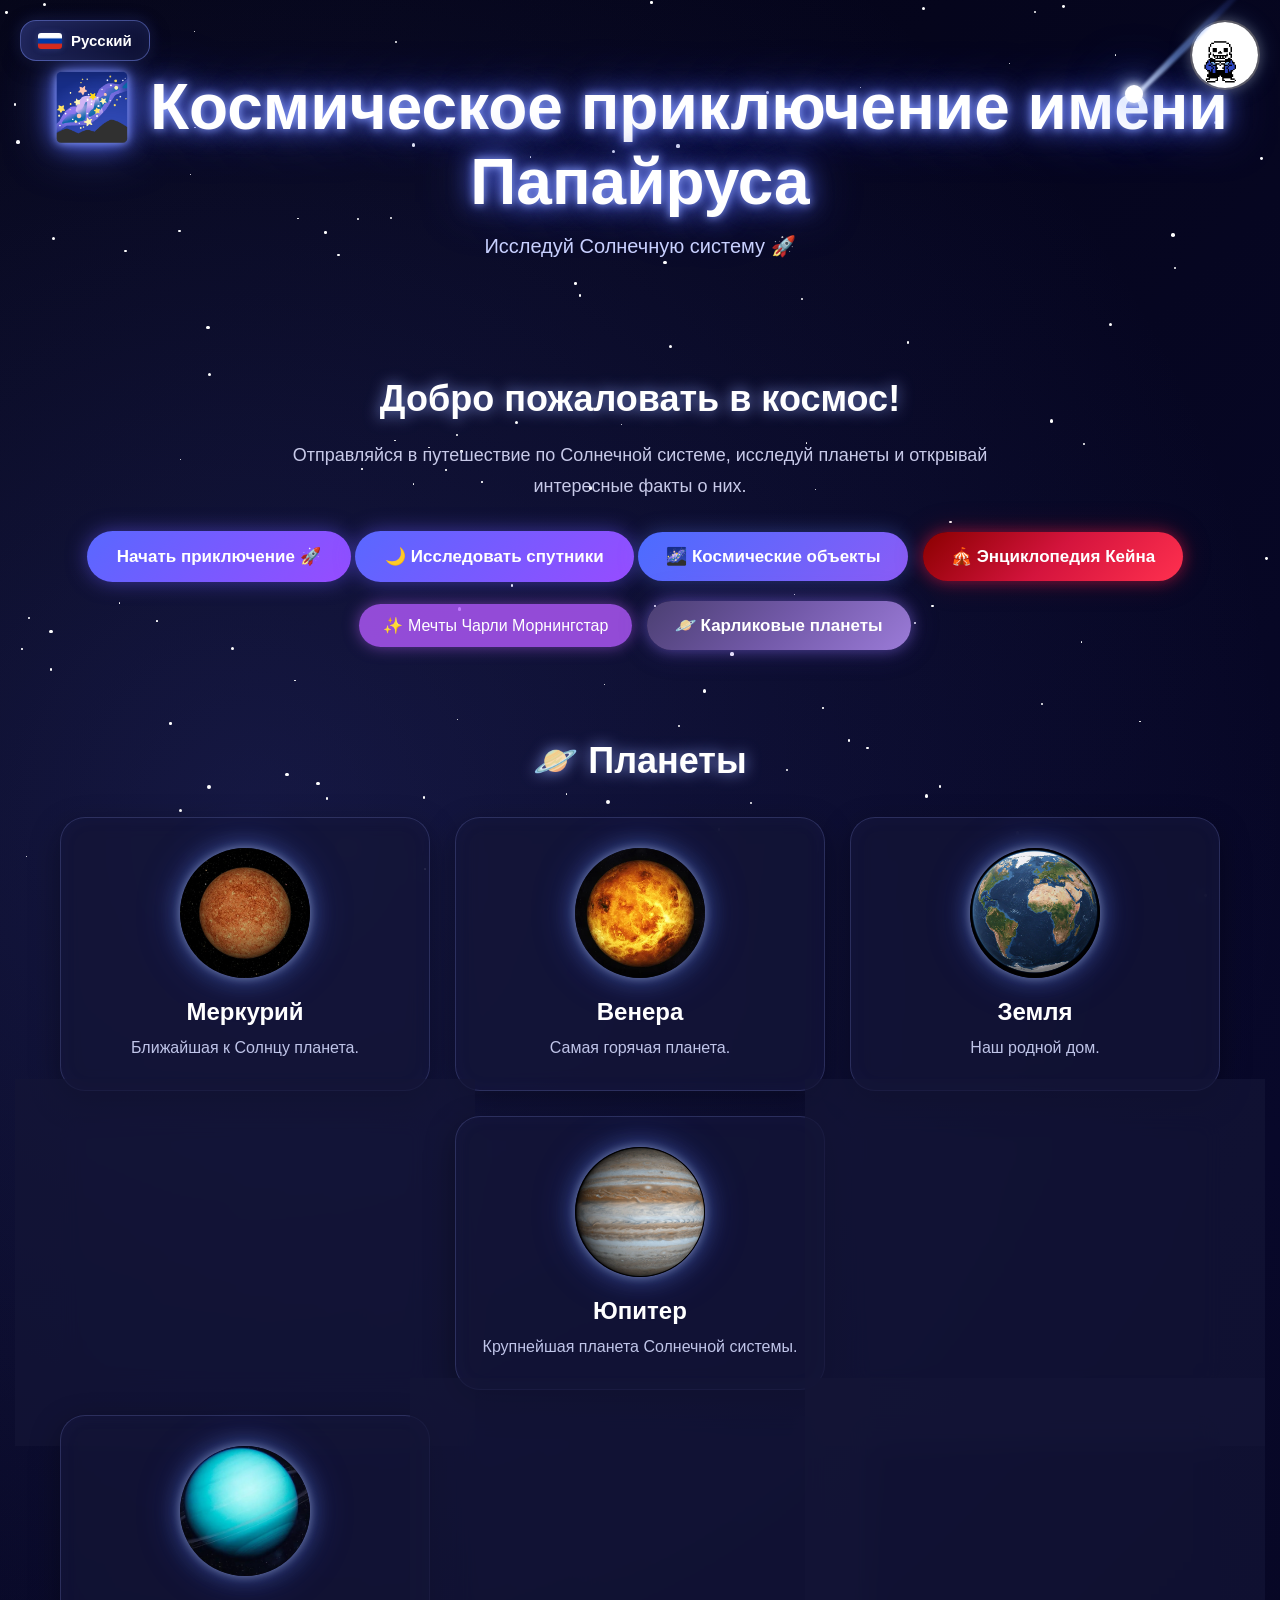
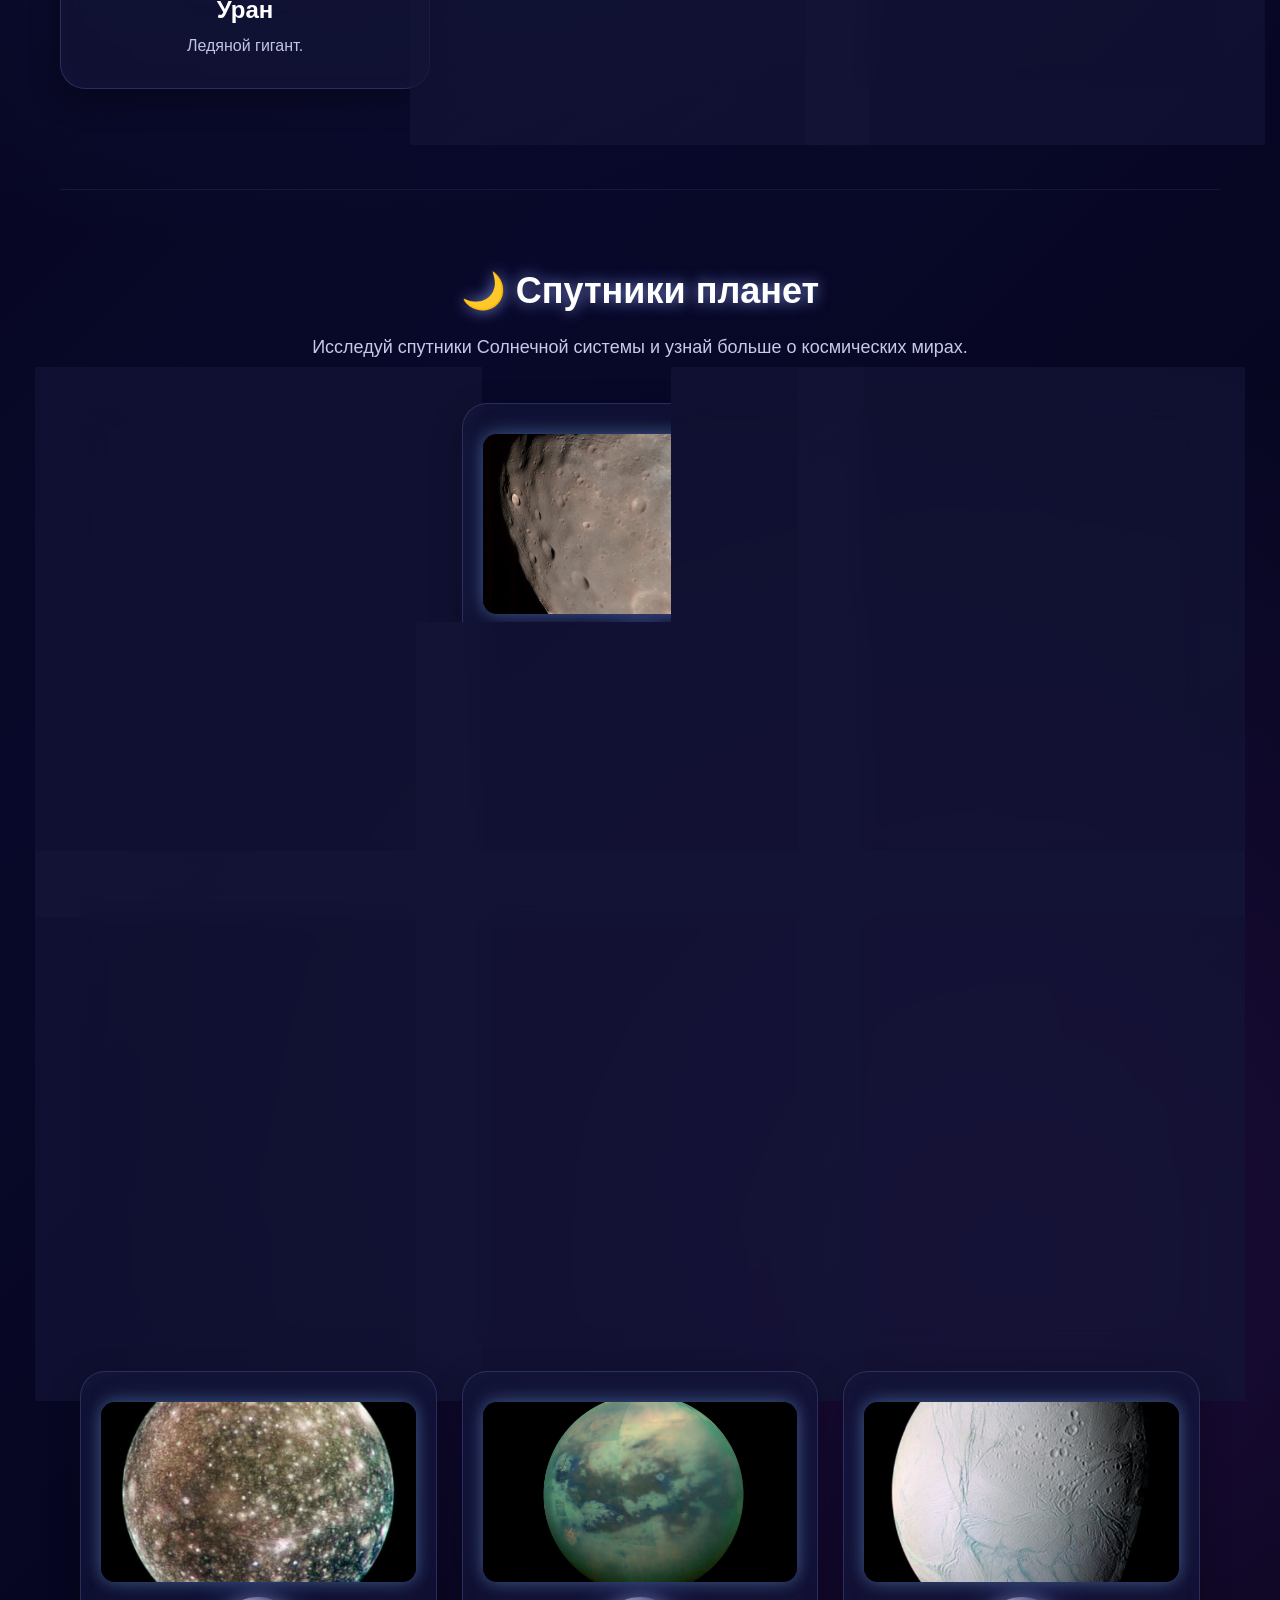
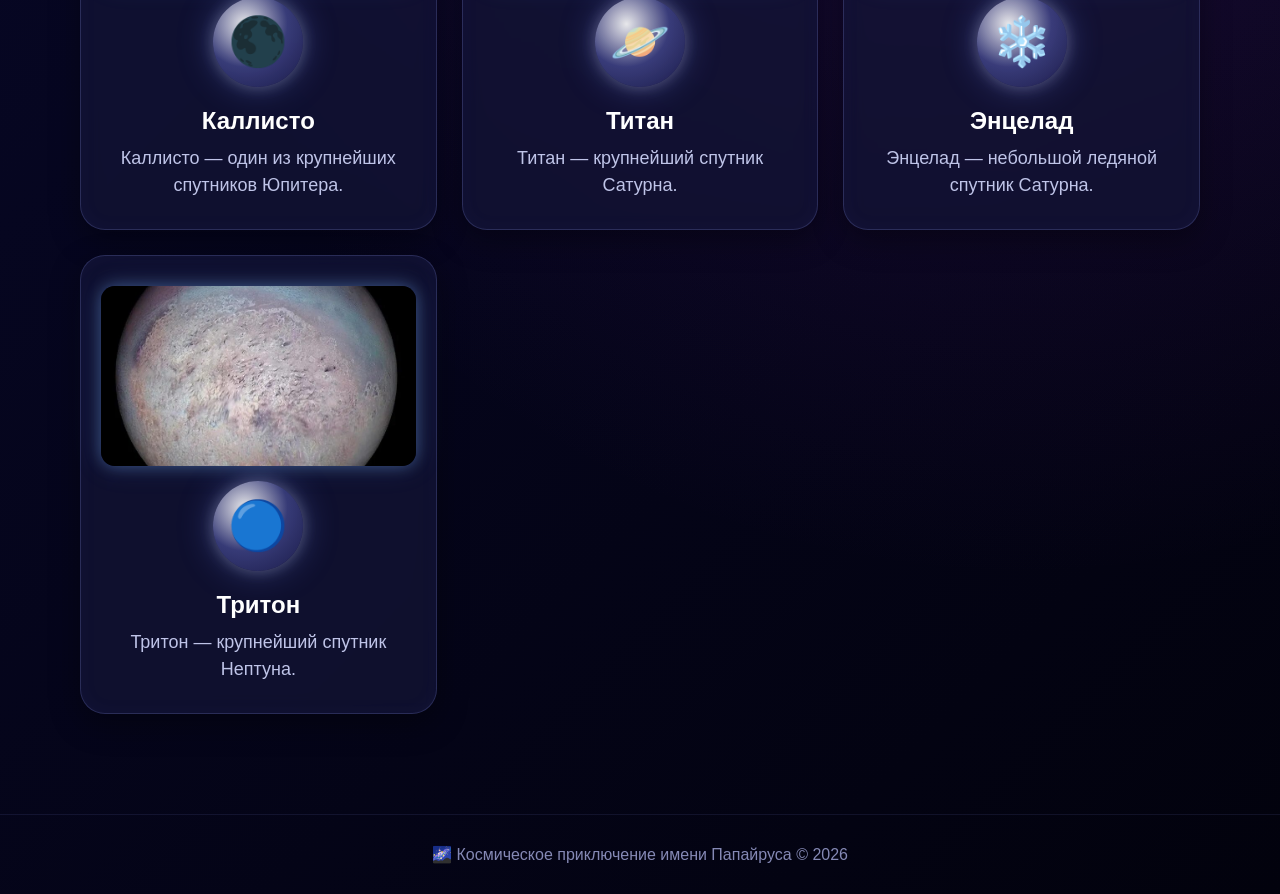
==== commit 6105658a: "Add files via upload" ====
--- a/index.html
+++ b/index.html
@@ -12,92 +12,228 @@
 
 <body>
 
-    <header>
-
-        <!-- 🌐 Меню языков -->
-        <div class="language-menu">
-
-            <button
-                class="language-button"
-                id="languageButton"
-                onclick="toggleLanguageMenu()"
-            >
+<header>
+
+    <!-- 🌐 Меню языков -->
+    <div class="language-menu">
+
+        <button
+            class="language-button"
+            id="languageButton"
+            onclick="toggleLanguageMenu()"
+        >
+            <img src="images/russia.png" alt="Русский">
+            Русский
+        </button>
+
+        <div class="language-dropdown" id="languageDropdown">
+
+            <button onclick="changeLanguage('ru')">
                 <img src="images/russia.png" alt="Русский">
                 Русский
             </button>
 
-            <div class="language-dropdown" id="languageDropdown">
-
-                <button onclick="changeLanguage('ru')">
-                    <img src="images/russia.png" alt="Русский">
-                    Русский
-                </button>
-
-                <button onclick="changeLanguage('kk')">
-                    <img src="images/kazakhstan.png" alt="Қазақша">
-                    Қазақша
-                </button>
-
-                <button onclick="changeLanguage('cs')">
-                    <img src="images/czechia.png" alt="Čeština">
-                    Čeština
-                </button>
-
-                <button onclick="changeLanguage('en')">
-                    <img src="images/usa.png" alt="English">
-                    English
-                </button>
-
-                <button onclick="changeLanguage('de')">
-                    <img src="images/germany.png" alt="Deutsch">
-                    Deutsch
-                </button>
-
-                <button onclick="changeLanguage('fr')">
-                    <img src="images/france.png" alt="Français">
-                    Français
-                </button>
-
-            </div>
+            <button onclick="changeLanguage('kk')">
+                <img src="images/kazakhstan.png" alt="Қазақша">
+                Қазақша
+            </button>
+
+            <button onclick="changeLanguage('cs')">
+                <img src="images/czechia.png" alt="Čeština">
+                Čeština
+            </button>
+
+            <button onclick="changeLanguage('en')">
+                <img src="images/usa.png" alt="English">
+                English
+            </button>
+
+            <button onclick="changeLanguage('de')">
+                <img src="images/germany.png" alt="Deutsch">
+                Deutsch
+            </button>
+
+            <button onclick="changeLanguage('fr')">
+                <img src="images/france.png" alt="Français">
+                Français
+            </button>
+
+            <button onclick="changeLanguage('es')">
+                <img src="images/spain.jpg" alt="Español">
+                Español
+            </button>
+
+            <button onclick="changeLanguage('it')">
+                <img src="images/italy.jpg" alt="Italiano">
+                Italiano
+            </button>
 
         </div>
 
-        <h1 id="siteTitle">
-            🌌 Космическое приключение имени Папайруса
-        </h1>
-
-        <p id="siteSubtitle">
-            Исследуй Солнечную систему 🚀
+    </div>
+
+    <h1 id="siteTitle">
+        🌌 Космическое приключение имени Папайруса
+    </h1>
+
+    <p id="siteSubtitle">
+        Исследуй Солнечную систему 🚀
+    </p>
+
+ 
+
+
+<!-- 💀 Кнопка обновлений -->
+<button
+    class="sans-update-button"
+    onclick="openUpdatesModal()"
+    aria-label="Открыть новые дополнения"
+    id="sansUpdateButton"
+>
+    <img
+        src="images/sans.jpg"
+        alt="Sans"
+    >
+</button>
+
+</header>
+
+<!-- 📝 Окно новых дополнений -->
+<div
+    id="updatesModal"
+    class="updates-modal"
+>
+    <div class="updates-content">
+
+        <h2 id="updatesTitle">
+            📝 Новые дополнения
+        </h2>
+
+        <div class="updates-list">
+
+            <p id="sansUpdate1">
+                💀 хей. это снова я, санс.
+            </p>
+
+            <p id="sansUpdate2">
+                обычно я ленюсь стоять здесь и объявлять новости...
+            </p>
+
+            <p id="sansUpdate3">
+                но, похоже, на этом сайте накопилось слишком много нового,
+                чтобы просто сделать вид, что я ничего не заметил.
+            </p>
+
+            <p id="sansUpdate4">
+                🌌 во-первых, у нас появились новые созвездия
+                в «Мечтах Чарли Морнингстар».
+            </p>
+
+            <p id="sansUpdate5">
+                🪐 во-вторых, добавились новые спутники и карликовые планеты.
+                церера, эрида, хаумеа и макемаке теперь тоже не скучают.
+            </p>
+
+            <p id="sansUpdate6">
+                📚 ещё появилась «Энциклопедия Кейна».
+                да, именно того самого Кейна. и нет, это не «Каин».
+                я проверил.
+            </p>
+
+            <p id="sansUpdate7">
+                🇪🇸🇮🇹 а ещё сайт теперь умеет говорить
+                по-испански и по-итальянски.
+                я бы пошутил про своё знание языков...
+                но я слишком ленив для этого.
+            </p>
+
+            <p id="sansUpdate8">
+                💀 короче, дополнений стало больше.
+            </p>
+
+            <p id="sansUpdate9">
+                так что осматривайся. вдруг найдёшь что-нибудь интересное.
+            </p>
+
+            <p id="sansUpdate10">
+                а теперь можешь нажать на меня, чтобы закрыть это окно.
+            </p>
+
+        </div>
+
+        <button
+            class="updates-close-button"
+            onclick="closeUpdatesModal()"
+            aria-label="Закрыть окно"
+        >
+            <img
+                src="images/sans_handslol.jpg"
+                alt="Sans"
+            >
+        </button>
+
+    </div>
+</div>
+
+<main>
+
+    <section class="intro">
+
+        <h2 id="welcomeTitle">
+            Добро пожаловать в космос!
+        </h2>
+
+        <p id="welcomeText">
+            Отправляйся в путешествие по Солнечной системе,
+            изучай планеты и узнавай интересные факты о них.
         </p>
 
-    </header>
-
-    <main>
-
-        <section class="intro">
-
-            <h2 id="welcomeTitle">
-                Добро пожаловать в космос!
-            </h2>
-
-            <p id="welcomeText">
-                Отправляйся в путешествие по Солнечной системе,
-                изучай планеты и узнавай интересные факты о них.
-            </p>
-
-            <button onclick="scrollToPlanets()" id="startButton">
-                Начать путешествие 🚀
-            </button>
-
-            <button onclick="scrollToMoons()" id="moonsButton">
-                🌙 Исследовать спутники
-            </button>
-
-            <a href="constellations.html" id="constellationButton">
-                ✨ Мечты Чарли Морнингстар
-            </a>
-
-        </section>
+        <button
+            onclick="scrollToPlanets()"
+            id="startButton"
+        >
+            Начать путешествие 🚀
+        </button>
+
+        <button
+            onclick="scrollToMoons()"
+            id="moonsButton"
+        >
+            🌙 Исследовать спутники
+        </button>
+
+        <a
+            href="space-objects.html"
+            class="space-objects-button"
+            id="spaceObjectsButton"
+        >
+            🌌 Космические объекты
+        </a>
+
+        <a
+            href="kain-encyclopedia.html"
+            class="kain-button"
+            id="kainButton"
+        >
+            🎪 Энциклопедия Кейна
+        </a>
+
+        <a
+            href="constellations.html"
+            id="constellationButton"
+        >
+            ✨ Мечты Чарли Морнингстар
+        </a>
+
+        <a
+            href="dwarf-planets.html"
+            class="dwarf-planets-button"
+            id="dwarfPlanetsButton"
+        >
+            🪐 Карликовые планеты
+        </a>
+
+    </section>
 
 
         <section class="planets" id="planets">
@@ -289,20 +425,21 @@
 
             </div>
 
-        </section>
-
-
-        <section class="moons" id="moons">
-
-            <h2 class="moons-section-title">
-                🌙 Спутники планет
-            </h2>
-
-            <p class="moons-section-text">
-                Исследуй спутники Солнечной системы и узнай больше о космических мирах.
-            </p>
-
-            <div class="moon-list">
+
+</section>
+
+<section class="moons" id="moons">
+        
+
+    <h2 class="moons-section-title" id="moonsTitle">
+    🌙 Спутники планет
+</h2>
+
+<p class="moons-section-text" id="moonsDescription">
+    Исследуй спутники Солнечной системы и узнай больше о космических мирах.
+</p>
+
+    <div class="moon-list">
 
                 <div class="moon-card" data-moon="Луна" onclick="showMoon('Луна')">
                     <img src="images/moon.jpg" alt="Луна" class="moon-image">
@@ -566,4 +703,3 @@
 <!-- Обновление сайта 2026 -->
 
 </html>
-```
--- a/style.css
+++ b/style.css
@@ -1272,4 +1272,357 @@
     background: rgba(200, 110, 255, 0.9);
     box-shadow: 0 0 22px rgba(210, 120, 255, 0.75);
     transform: scale(1.04);
+}
+/* =========================================
+   💀 КНОПКА SANS — НОВЫЕ ДОПОЛНЕНИЯ
+   ========================================= */
+
+.sans-update-button {
+    position: fixed;
+    top: 20px;
+    right: 20px;
+
+    width: 70px;
+    height: 70px;
+
+    padding: 0;
+    margin: 0;
+
+    display: block;
+
+    border: 2px solid rgba(255, 255, 255, 0.35);
+    border-radius: 50%;
+
+    background: rgba(0, 0, 0, 0.35);
+
+    box-shadow:
+        0 0 12px rgba(255, 255, 255, 0.25),
+        0 0 25px rgba(120, 180, 255, 0.2);
+
+    cursor: pointer;
+    overflow: hidden;
+
+    z-index: 10001;
+
+    box-sizing: border-box;
+
+    transition:
+        transform 0.25s ease,
+        box-shadow 0.25s ease;
+}
+
+.sans-update-button img {
+    width: 100%;
+    height: 100%;
+    object-fit: cover;
+    display: block;
+}
+
+.sans-update-button:hover {
+    transform: scale(1.12);
+
+    box-shadow:
+        0 0 15px rgba(255, 255, 255, 0.5),
+        0 0 35px rgba(120, 180, 255, 0.45);
+}
+
+.sans-update-button:active {
+    transform: scale(0.96);
+}
+
+
+/* =========================================
+   📝 ОКНО НОВЫХ ДОПОЛНЕНИЙ
+   ========================================= */
+
+.updates-modal {
+    position: fixed !important;
+    top: 0 !important;
+    left: 0 !important;
+    width: 100vw !important;
+    height: 100vh !important;
+
+    display: none;
+    align-items: center;
+    justify-content: center;
+
+    background: rgba(0, 0, 20, 0.78);
+    backdrop-filter: blur(7px);
+
+    z-index: 2147483647 !important;
+
+    padding: 20px;
+    box-sizing: border-box;
+}
+
+
+/* Само окно */
+
+.updates-content {
+    position: relative !important;
+    z-index: 2147483647 !important;
+
+    width: min(600px, 90vw);
+    max-height: 80vh;
+    padding: 30px;
+
+    overflow-y: auto;
+
+    border: 2px solid rgba(120, 190, 255, 0.55);
+    border-radius: 22px;
+
+    background:
+        linear-gradient(
+            145deg,
+            rgba(15, 20, 55, 0.97),
+            rgba(5, 8, 25, 0.97)
+        );
+
+    box-shadow:
+        0 0 25px rgba(90, 170, 255, 0.35),
+        0 0 70px rgba(80, 100, 255, 0.15);
+
+    animation: updatesWindowAppear 0.3s ease;
+    box-sizing: border-box;
+}
+
+
+/* Заголовок */
+
+.updates-content h2 {
+    margin-top: 0;
+    margin-bottom: 25px;
+
+    text-align: center;
+
+    color: #ffffff;
+
+    font-size: 28px;
+
+    text-shadow:
+        0 0 8px rgba(150, 210, 255, 0.8),
+        0 0 20px rgba(100, 160, 255, 0.45);
+}
+
+
+/* Список дополнений */
+
+.updates-list {
+    display: flex;
+    flex-direction: column;
+    gap: 12px;
+}
+
+.updates-list p {
+    margin: 0;
+
+    padding: 13px 16px;
+
+    border-radius: 12px;
+
+    background: rgba(255, 255, 255, 0.06);
+    border: 1px solid rgba(255, 255, 255, 0.08);
+
+    color: #e9f4ff;
+
+    font-size: 16px;
+    line-height: 1.5;
+
+    transition:
+        background 0.2s ease,
+        transform 0.2s ease;
+}
+
+.updates-list p:hover {
+    background: rgba(100, 170, 255, 0.12);
+    transform: translateX(4px);
+}
+
+
+/* =========================================
+   🙌 КНОПКА ЗАКРЫТИЯ
+   ========================================= */
+
+.updates-close-button {
+    display: block;
+
+    width: 90px;
+    height: 90px;
+
+    margin: 25px auto 0;
+
+    padding: 0;
+
+    border: none;
+    border-radius: 50%;
+
+    background: transparent;
+
+    cursor: pointer;
+
+    overflow: hidden;
+
+    transition:
+        transform 0.25s ease,
+        filter 0.25s ease;
+}
+
+.updates-close-button img {
+    width: 100%;
+    height: 100%;
+
+    object-fit: cover;
+
+    display: block;
+}
+
+.updates-close-button:hover {
+    transform: scale(1.12) rotate(3deg);
+
+    filter:
+        drop-shadow(0 0 10px rgba(120, 200, 255, 0.7));
+}
+
+.updates-close-button:active {
+    transform: scale(0.95);
+}
+
+
+/* =========================================
+   ✨ АНИМАЦИЯ ОКНА
+   ========================================= */
+
+@keyframes updatesWindowAppear {
+    from {
+        opacity: 0;
+        transform: scale(0.85) translateY(15px);
+    }
+
+    to {
+        opacity: 1;
+        transform: scale(1) translateY(0);
+    }
+}
+
+
+/* =========================================
+   📱 ТЕЛЕФОНЫ
+   ========================================= */
+
+@media (max-width: 600px) {
+
+    .sans-update-button {
+        width: 60px;
+        height: 60px;
+    }
+
+    .updates-content {
+        padding: 22px;
+    }
+
+    .updates-content h2 {
+        font-size: 23px;
+    }
+
+    .updates-list p {
+        font-size: 14px;
+    }
+
+    .updates-close-button {
+        width: 75px;
+        height: 75px;
+    }
+}
+.space-objects-button {
+    display: inline-block;
+    padding: 14px 28px;
+    border-radius: 50px;
+
+    background: linear-gradient(
+        135deg,
+        #4b6cff,
+        #8b5cf6
+    );
+
+    color: white;
+    text-decoration: none;
+
+    font-size: 17px;
+    font-weight: bold;
+
+    box-shadow:
+        0 0 20px rgba(100, 130, 255, 0.35);
+
+    transition:
+        transform 0.25s,
+        box-shadow 0.25s;
+}
+
+.space-objects-button:hover {
+    transform: translateY(-3px);
+
+    box-shadow:
+        0 0 30px rgba(120, 160, 255, 0.55);
+}
+.kain-button {
+    display: inline-block;
+    padding: 14px 28px;
+    margin: 10px;
+    border-radius: 50px;
+    background: linear-gradient(135deg, #8b0000, #d4143d, #ff304f);
+    color: white;
+    text-decoration: none;
+    font-size: 17px;
+    font-weight: bold;
+    box-shadow:
+        0 0 15px rgba(255, 30, 70, 0.45),
+        0 0 30px rgba(180, 0, 40, 0.25);
+    transition: transform 0.25s, box-shadow 0.25s;
+}
+
+.kain-button:hover {
+    transform: translateY(-3px);
+    box-shadow:
+        0 0 20px rgba(255, 40, 80, 0.7),
+        0 0 40px rgba(200, 0, 50, 0.45);
+}
+.dwarf-planets-button {
+    display: inline-block;
+    padding: 14px 28px;
+    margin: 10px;
+
+    border-radius: 50px;
+
+    background: linear-gradient(
+        135deg,
+        #4b3f72,
+        #7259a8,
+        #9b7bd8
+    );
+
+    color: white;
+    text-decoration: none;
+
+    font-size: 17px;
+    font-weight: bold;
+
+    box-shadow:
+        0 0 15px rgba(150, 120, 255, 0.45),
+        0 0 30px rgba(100, 80, 200, 0.25);
+
+    transition:
+        transform 0.25s ease,
+        box-shadow 0.25s ease;
+}
+
+.dwarf-planets-button:hover {
+    transform: translateY(-3px);
+
+    box-shadow:
+        0 0 20px rgba(170, 140, 255, 0.7),
+        0 0 40px rgba(120, 90, 220, 0.45);
+}
+
+.dwarf-planets-button:active {
+    transform: scale(0.96);
 }
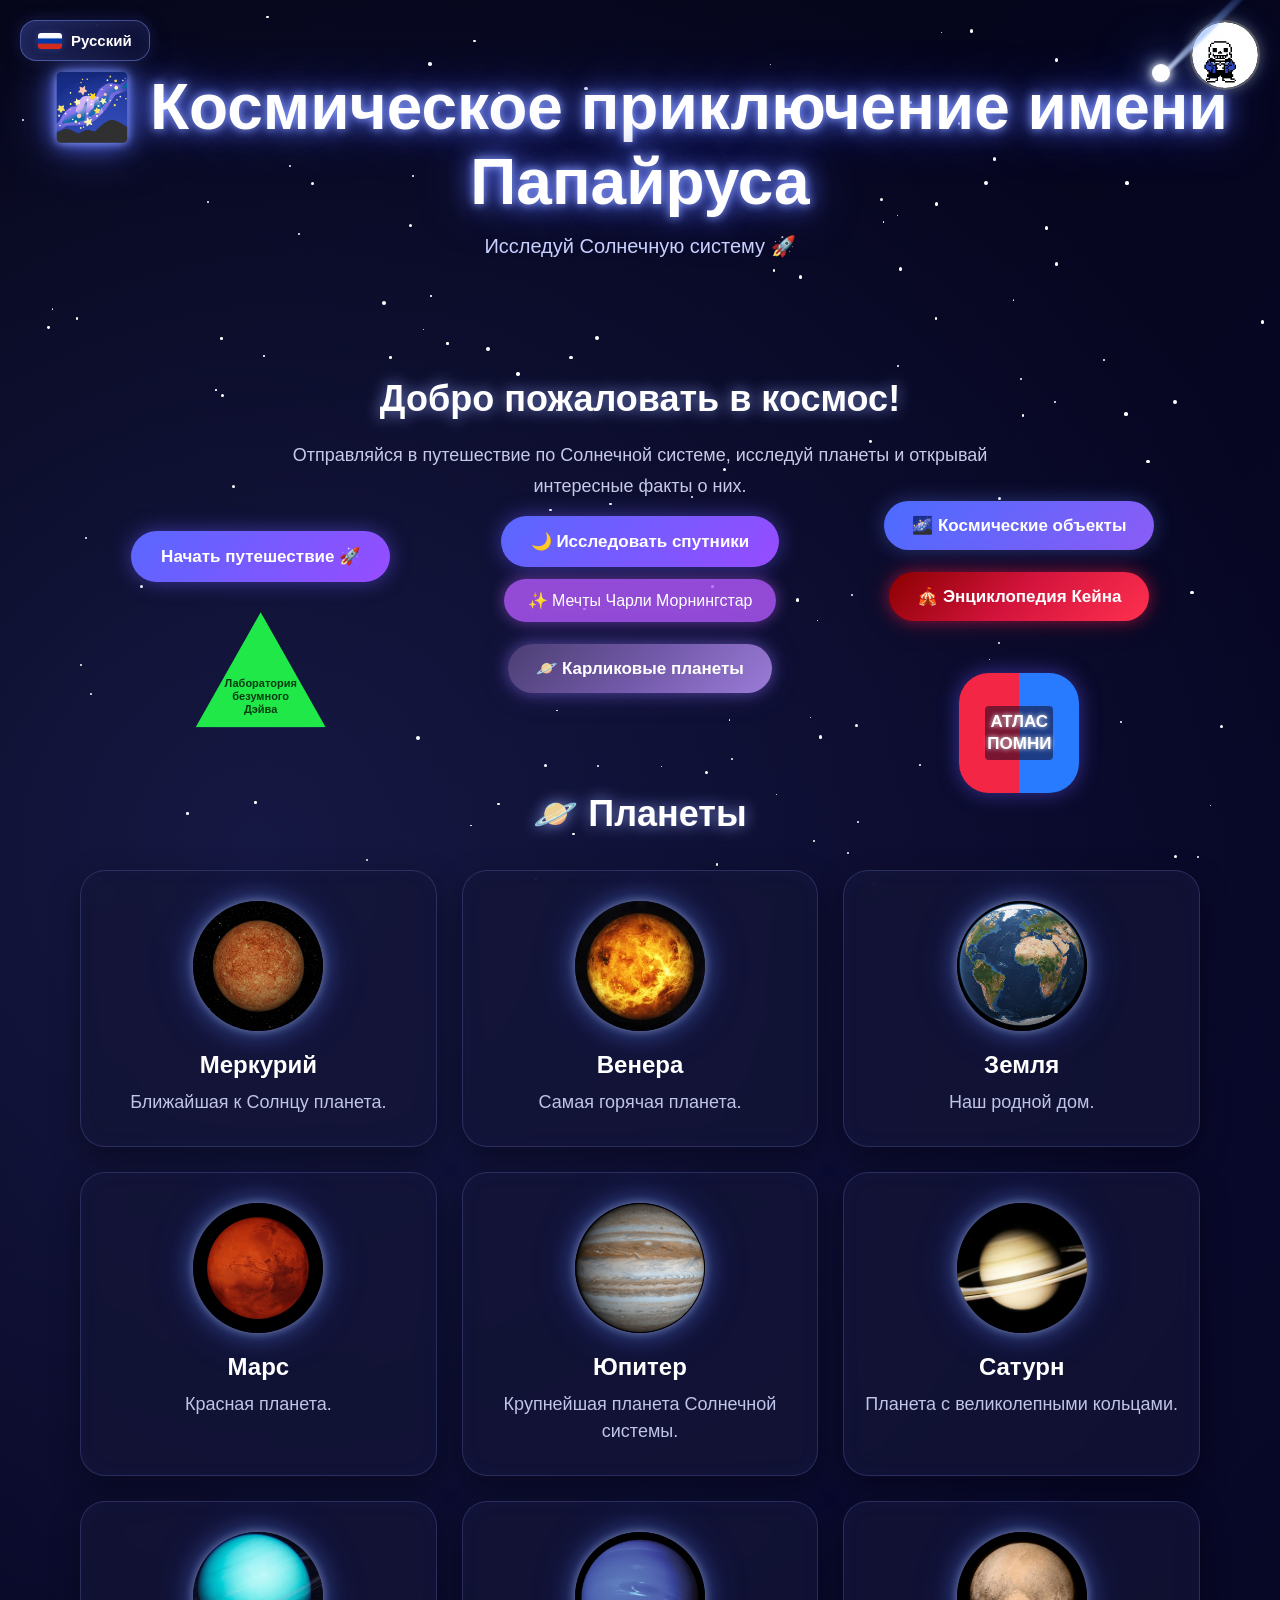
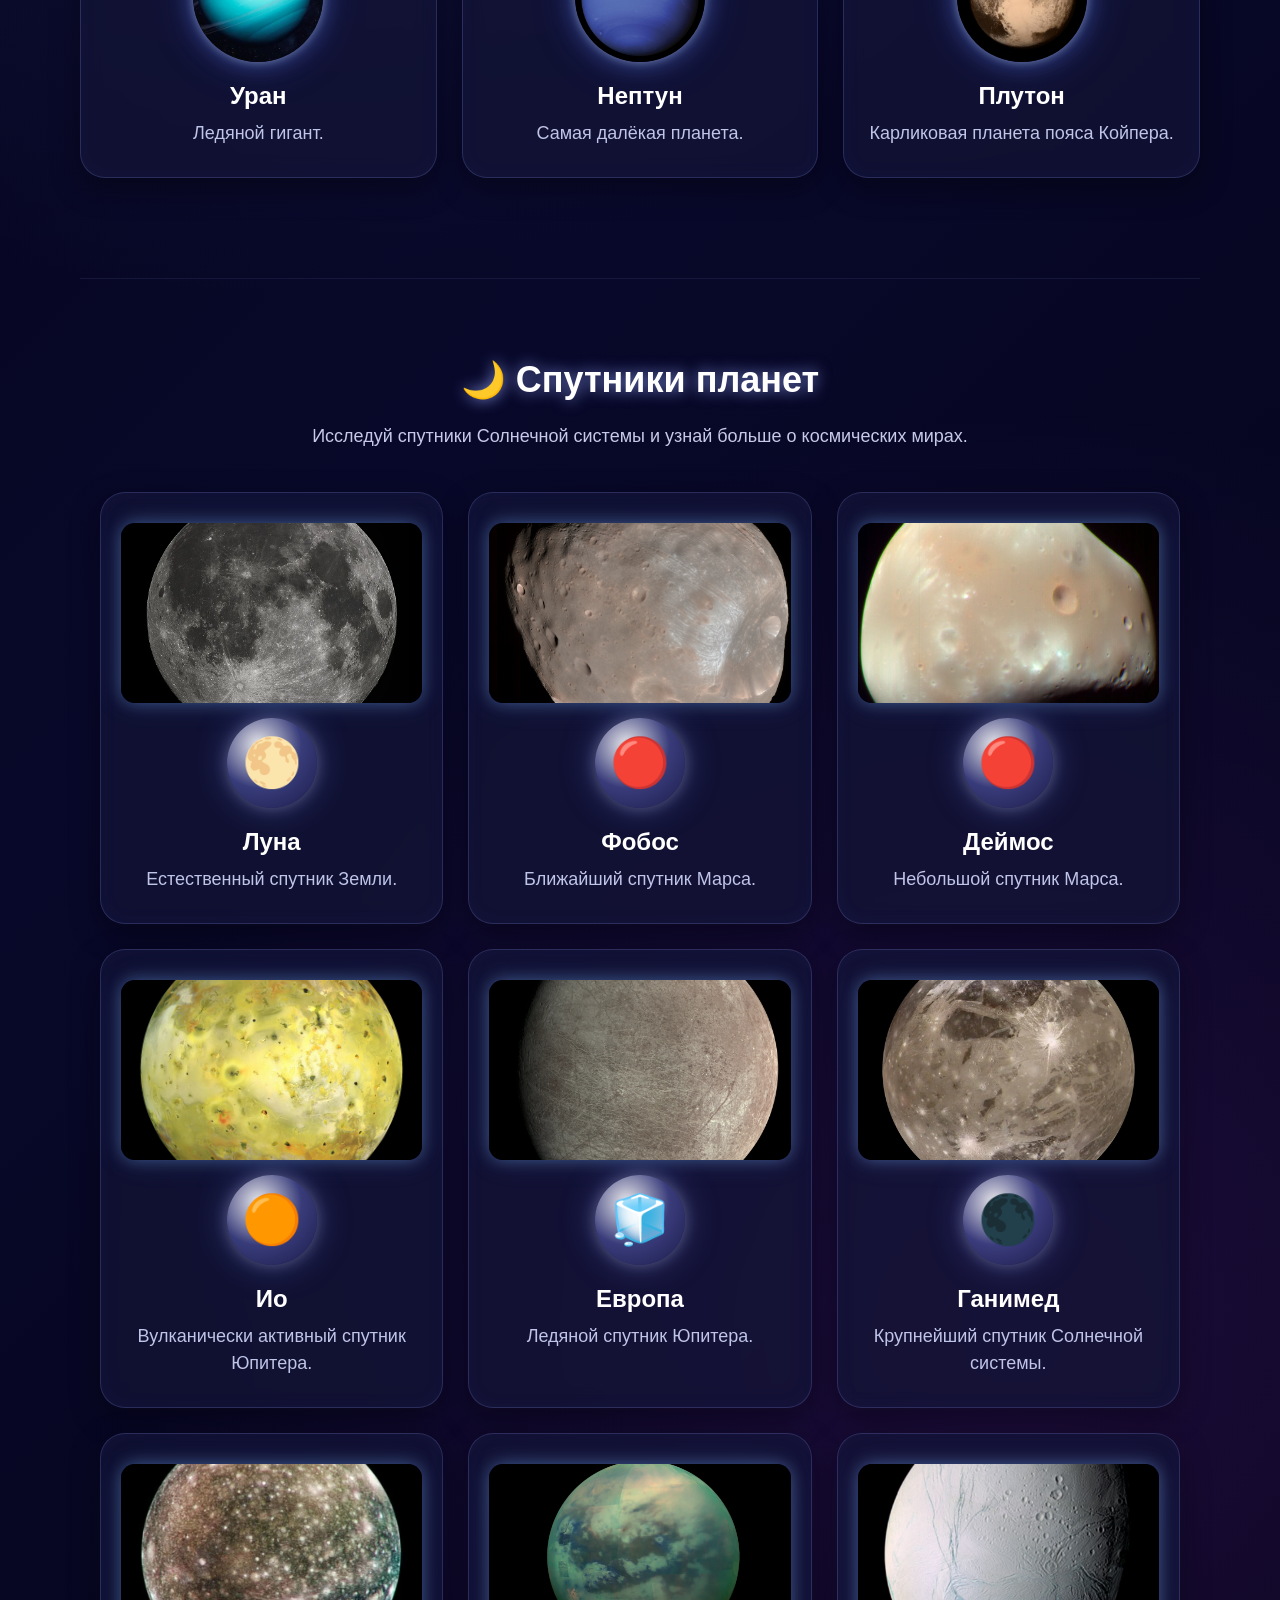
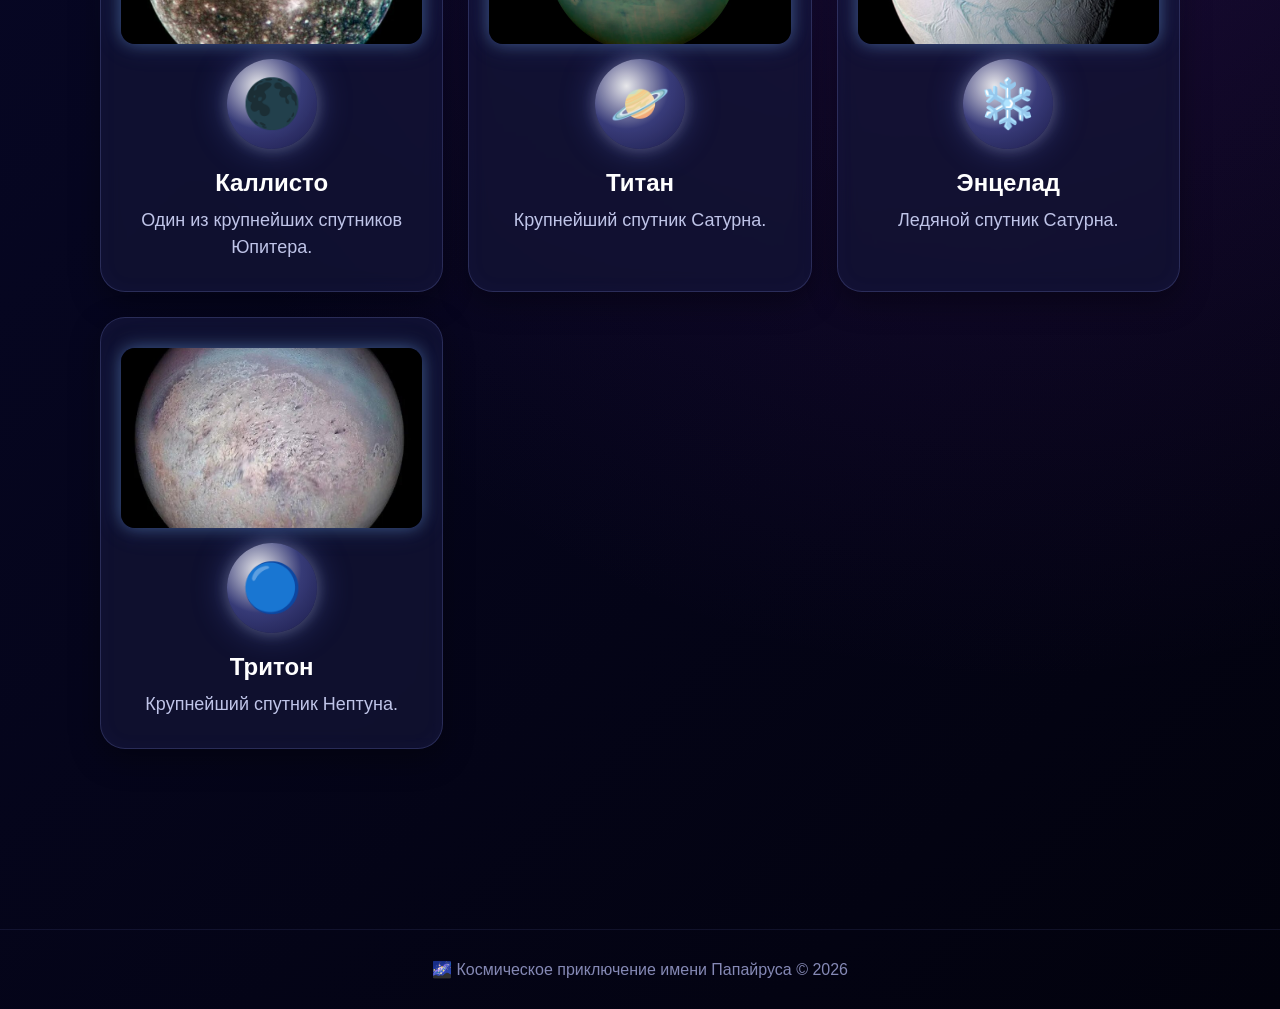
==== commit d690a0e9: "Add files via upload" ====
--- a/index.html
+++ b/index.html
@@ -67,6 +67,16 @@
                 <img src="images/italy.jpg" alt="Italiano">
                 Italiano
             </button>
+<button onclick="changeLanguage('pl')">
+    <img src="images/poland.png" alt="Polski">
+    Polski
+</button>
+
+<button onclick="changeLanguage('nl')">
+    <img src="images/netherlands.png" alt="Nederlands">
+    Nederlands
+</button>
+
 
         </div>
 
@@ -188,6 +198,10 @@
             изучай планеты и узнавай интересные факты о них.
         </p>
 
+
+<div class="main-menu-layout">
+
+    <div class="main-menu-primary">
         <button
             onclick="scrollToPlanets()"
             id="startButton"
@@ -195,6 +209,19 @@
             Начать путешествие 🚀
         </button>
 
+        <div class="dave-button-slot">
+            <button
+                class="dave-lab-triangle"
+                onclick="window.location.href='dave-lab.html'"
+                aria-label="Лаборатория безумного Дэйва"
+                title="Лаборатория безумного Дэйва"
+            >
+                <span>Лаборатория<br>безумного<br>Дэйва</span>
+            </button>
+        </div>
+    </div>
+
+    <div class="main-menu-secondary">
         <button
             onclick="scrollToMoons()"
             id="moonsButton"
@@ -202,6 +229,23 @@
             🌙 Исследовать спутники
         </button>
 
+        <a
+            href="constellations.html"
+            id="constellationButton"
+        >
+            ✨ Мечты Чарли Морнингстар
+        </a>
+
+        <a
+            href="dwarf-planets.html"
+            class="dwarf-planets-button"
+            id="dwarfPlanetsButton"
+        >
+            🪐 Карликовые планеты
+        </a>
+    </div>
+
+    <div class="main-menu-extra">
         <a
             href="space-objects.html"
             class="space-objects-button"
@@ -218,22 +262,19 @@
             🎪 Энциклопедия Кейна
         </a>
 
-        <a
-            href="constellations.html"
-            id="constellationButton"
-        >
-            ✨ Мечты Чарли Морнингстар
-        </a>
-
-        <a
-            href="dwarf-planets.html"
-            class="dwarf-planets-button"
-            id="dwarfPlanetsButton"
-        >
-            🪐 Карликовые планеты
-        </a>
-
-    </section>
+        <div class="atlas-button-container">
+            <button
+                class="pomni-atlas-button"
+                onclick="window.location.href='space-atlas.html'"
+                aria-label="Атлас Помни"
+                title="Атлас Помни"
+            >
+                <span class="pomni-atlas-title">АТЛАС<br>ПОМНИ</span>
+            </button>
+        </div>
+    </div>
+
+</div>
 
 
         <section class="planets" id="planets">
--- a/style.css
+++ b/style.css
@@ -1310,6 +1310,17 @@
         transform 0.25s ease,
         box-shadow 0.25s ease;
 }
+.sans-update-button img {
+    width: 100%;
+    height: 100%;
+
+    display: block;
+
+    object-fit: cover;
+    object-position: center;
+
+    border-radius: 50%;
+}
 
 .sans-update-button img {
     width: 100%;
@@ -1364,6 +1375,7 @@
 
     width: min(600px, 90vw);
     max-height: 80vh;
+
     padding: 30px;
 
     overflow-y: auto;
@@ -1383,9 +1395,9 @@
         0 0 70px rgba(80, 100, 255, 0.15);
 
     animation: updatesWindowAppear 0.3s ease;
+
     box-sizing: border-box;
 }
-
 
 /* Заголовок */
 
@@ -1466,16 +1478,38 @@
         transform 0.25s ease,
         filter 0.25s ease;
 }
-
 .updates-close-button img {
     width: 100%;
     height: 100%;
+    display: block;
 
     object-fit: cover;
+    object-position: center;
+
+    border-radius: 50%;
+}
+.sans-update-button {
+    width: 70px;
+    height: 70px;
+
+    padding: 0;
+    margin: 0;
+
+    overflow: hidden;
+    border-radius: 50%;
+}
+
+.sans-update-button img {
+    width: 100%;
+    height: 100%;
 
     display: block;
-}
-
+
+    object-fit: cover;
+    object-position: center;
+
+    border-radius: 50%;
+}
 .updates-close-button:hover {
     transform: scale(1.12) rotate(3deg);
 
@@ -1625,4 +1659,395 @@
 
 .dwarf-planets-button:active {
     transform: scale(0.96);
-}+}
+/* 🟢 Компактная кнопка лаборатории Дэйва */
+.dave-lab-triangle {
+    width: 150px;
+    height: 135px;
+    box-sizing: border-box;
+    padding: 40px 25px 12px;
+
+    display: flex;
+    align-items: flex-end;
+    justify-content: center;
+
+    background: #20e849 !important;
+    color: #063b12 !important;
+
+    clip-path: polygon(50% 0, 100% 100%, 0 100%);
+    border: none;
+    border-radius: 0;
+
+    font-family: inherit;
+    font-size: 12px;
+    font-weight: 900;
+    line-height: 1.2;
+    text-align: center;
+
+    cursor: pointer;
+    filter: drop-shadow(0 0 8px #00ff55);
+    transition: transform 0.2s ease, filter 0.2s ease;
+}
+
+.dave-lab-triangle span {
+    display: block;
+    width: 100%;
+    max-width: 110px;
+    overflow-wrap: anywhere;
+    text-align: center;
+}
+
+.dave-lab-triangle:hover {
+    transform: scale(1.05);
+    filter: drop-shadow(0 0 14px #00ff55);
+}
+
+.dave-lab-triangle:active {
+    transform: scale(0.97);
+}
+/* Расположение кнопок приключений */
+.adventure-buttons {
+    display: flex;
+    align-items: center;
+    justify-content: center;
+    gap: 18px;
+    flex-wrap: wrap;
+}
+
+/* Квадратный красно-синий Атлас Помни */
+.pomni-atlas-button {
+    appearance: none;
+    width: 120px;
+    height: 120px;
+    min-width: 120px;
+    padding: 8px;
+    box-sizing: border-box;
+
+    display: flex;
+    align-items: center;
+    justify-content: center;
+
+    background: linear-gradient(
+        to right,
+        #f32645 0%,
+        #f32645 50%,
+        #287bff 50%,
+        #287bff 100%
+    ) !important;
+
+    color: #fff;
+    border: 2px solid #fff;
+    border-radius: 8px;
+
+    font-family: inherit;
+    font-size: 15px;
+    font-weight: 900;
+    line-height: 1.3;
+    text-align: center;
+
+    cursor: pointer;
+    box-shadow: 0 0 12px rgba(80, 110, 255, 0.5);
+    transition: transform 0.2s ease, box-shadow 0.2s ease;
+}
+
+.pomni-atlas-title {
+    display: block;
+    padding: 5px 2px;
+    background: rgba(20, 10, 35, 0.55);
+    border-radius: 4px;
+    text-shadow: 0 0 5px #fff;
+}
+
+.pomni-atlas-button:hover {
+    transform: scale(1.05);
+    box-shadow: 0 0 20px rgba(80, 110, 255, 0.8);
+}
+
+.pomni-atlas-button:active {
+    transform: scale(0.97);
+}
+
+/* Контейнер лаборатории Дэйва — под кнопкой начала путешествия */
+.dave-button-container {
+    display: flex;
+    justify-content: center;
+    width: 100%;
+    margin-top: 12px;
+}
+
+/* Компактный зелёный треугольник */
+.dave-lab-triangle {
+    width: 115px;
+    height: 105px;
+    box-sizing: border-box;
+    padding: 32px 18px 10px;
+
+    display: flex;
+    align-items: flex-end;
+    justify-content: center;
+
+    background: #20e849 !important;
+    color: #063b12 !important;
+
+    clip-path: polygon(50% 0, 100% 100%, 0 100%);
+    border: none;
+    border-radius: 0;
+
+    font-family: inherit;
+    font-size: 10px;
+    font-weight: 900;
+    line-height: 1.15;
+    text-align: center;
+
+    cursor: pointer;
+    filter: drop-shadow(0 0 8px #00ff55);
+    transition: transform 0.2s ease, filter 0.2s ease;
+}
+
+.dave-lab-triangle span {
+    display: block;
+    width: 100%;
+    overflow-wrap: anywhere;
+    text-align: center;
+}
+
+.dave-lab-triangle:hover {
+    transform: scale(1.05);
+    filter: drop-shadow(0 0 14px #00ff55);
+}
+
+.dave-lab-triangle:active {
+    transform: scale(0.97);
+}
+
+/* Атлас — отдельной строкой под карликовыми планетами */
+.atlas-button-container {
+    display: flex;
+    justify-content: center;
+    width: 100%;
+    margin-top: 12px;
+}
+
+.pomni-atlas-button {
+    appearance: none;
+    width: 120px;
+    height: 120px;
+    min-width: 120px;
+    padding: 8px;
+    box-sizing: border-box;
+
+    display: flex;
+    align-items: center;
+    justify-content: center;
+
+    background: linear-gradient(
+        to right,
+        #f32645 0%,
+        #f32645 50%,
+        #287bff 50%,
+        #287bff 100%
+    ) !important;
+
+    color: #fff;
+    border: 2px solid #fff;
+    border-radius: 8px;
+
+    font-family: inherit;
+    font-size: 15px;
+    font-weight: 900;
+    line-height: 1.3;
+    text-align: center;
+
+    cursor: pointer;
+    box-shadow: 0 0 12px rgba(80, 110, 255, 0.5);
+    transition: transform 0.2s ease, box-shadow 0.2s ease;
+}
+
+.pomni-atlas-title {
+    display: block;
+    padding: 5px 2px;
+    background: rgba(20, 10, 35, 0.55);
+    border-radius: 4px;
+    text-shadow: 0 0 5px #fff;
+}
+
+.pomni-atlas-button:hover {
+    transform: scale(1.05);
+    box-shadow: 0 0 20px rgba(80, 110, 255, 0.8);
+}
+
+.pomni-atlas-button:active {
+    transform: scale(0.97);
+}
+
+/* Исправление кнопки Дэйва без изменения раскладки сайта */
+.dave-button-container {
+    display: contents !important;
+    margin: 0 !important;
+    padding: 0 !important;
+}
+
+.dave-lab-triangle {
+    width: 130px !important;
+    height: 115px !important;
+    min-width: 130px !important;
+    max-width: 130px !important;
+
+    padding: 35px 12px 12px !important;
+    margin: 10px auto !important;
+    box-sizing: border-box !important;
+
+    display: inline-flex !important;
+    align-items: flex-end !important;
+    justify-content: center !important;
+    vertical-align: middle;
+
+    background: #20e849 !important;
+    color: #063b12 !important;
+
+    clip-path: polygon(50% 0, 100% 100%, 0 100%);
+    overflow: hidden;
+
+    font-size: 11px !important;
+    line-height: 1.15 !important;
+    text-align: center !important;
+}
+
+.dave-lab-triangle span {
+    display: block !important;
+    width: 100% !important;
+    max-width: 100% !important;
+
+    font-size: 11px !important;
+    line-height: 1.15 !important;
+    overflow-wrap: normal !important;
+    word-break: normal !important;
+    text-align: center !important;
+}
+
+/* Кнопка Дэйва под началом путешествия */
+.dave-button-slot {
+    display: block;
+    width: 100%;
+    text-align: center;
+    margin: 8px 0 12px;
+    clear: both;
+}
+
+/* Компактный зелёный треугольник */
+.dave-button-slot .dave-lab-triangle {
+    display: inline-flex;
+    position: static;
+    float: none;
+    vertical-align: top;
+
+    width: 130px;
+    min-width: 130px;
+    height: 115px;
+    box-sizing: border-box;
+    margin: 0;
+    padding: 34px 14px 12px;
+
+    align-items: flex-end;
+    justify-content: center;
+
+    clip-path: polygon(50% 0, 100% 100%, 0 100%);
+    background: #20e849 !important;
+    color: #063b12 !important;
+    border: none;
+    border-radius: 0;
+
+    font-size: 11px;
+    font-weight: 900;
+    line-height: 1.15;
+    text-align: center;
+}
+
+.dave-button-slot .dave-lab-triangle span {
+    display: block;
+    width: 100%;
+    max-width: none;
+    overflow-wrap: normal;
+    word-break: normal;
+    text-align: center;
+}
+
+.dave-button-slot .dave-lab-triangle:hover {
+    filter: drop-shadow(0 0 12px #00ff55);
+}
+
+/* Раскладка главного меню */
+.main-menu-layout {
+    display: grid;
+    grid-template-columns: repeat(3, minmax(0, 1fr));
+    align-items: start;
+    gap: 18px;
+    width: 100%;
+}
+
+.main-menu-primary,
+.main-menu-secondary,
+.main-menu-extra {
+    display: flex;
+    flex-direction: column;
+    align-items: center;
+    gap: 12px;
+    min-width: 0;
+}
+
+.main-menu-layout #startButton,
+.main-menu-layout #moonsButton,
+.main-menu-layout #constellationButton,
+.main-menu-layout #spaceObjectsButton,
+.main-menu-layout #kainButton,
+.main-menu-layout #dwarfPlanetsButton {
+    box-sizing: border-box;
+    max-width: 100%;
+}
+
+.main-menu-layout .dave-button-slot {
+    display: block;
+    width: 100%;
+    margin: 8px 0 0;
+    text-align: center;
+}
+
+.main-menu-layout .dave-button-slot .dave-lab-triangle {
+    margin: 0;
+}
+
+.main-menu-layout .atlas-button-container {
+    display: flex;
+    justify-content: center;
+    width: 100%;
+    margin: 0;
+}
+
+@media (max-width: 700px) {
+    .main-menu-layout {
+        grid-template-columns: 1fr;
+    }
+}
+
+/* Исправление отображения окна новостей Санса */
+#updatesModal {
+    position: fixed !important;
+    inset: 0 !important;
+    z-index: 99999 !important;
+    align-items: center;
+    justify-content: center;
+}
+
+#updatesModal.active {
+    display: flex !important;
+    visibility: visible !important;
+    opacity: 1 !important;
+    pointer-events: auto !important;
+}
+
+#updatesModal .updates-content {
+    position: relative;
+    max-height: calc(100vh - 40px);
+    overflow-y: auto;
+    box-sizing: border-box;
+}
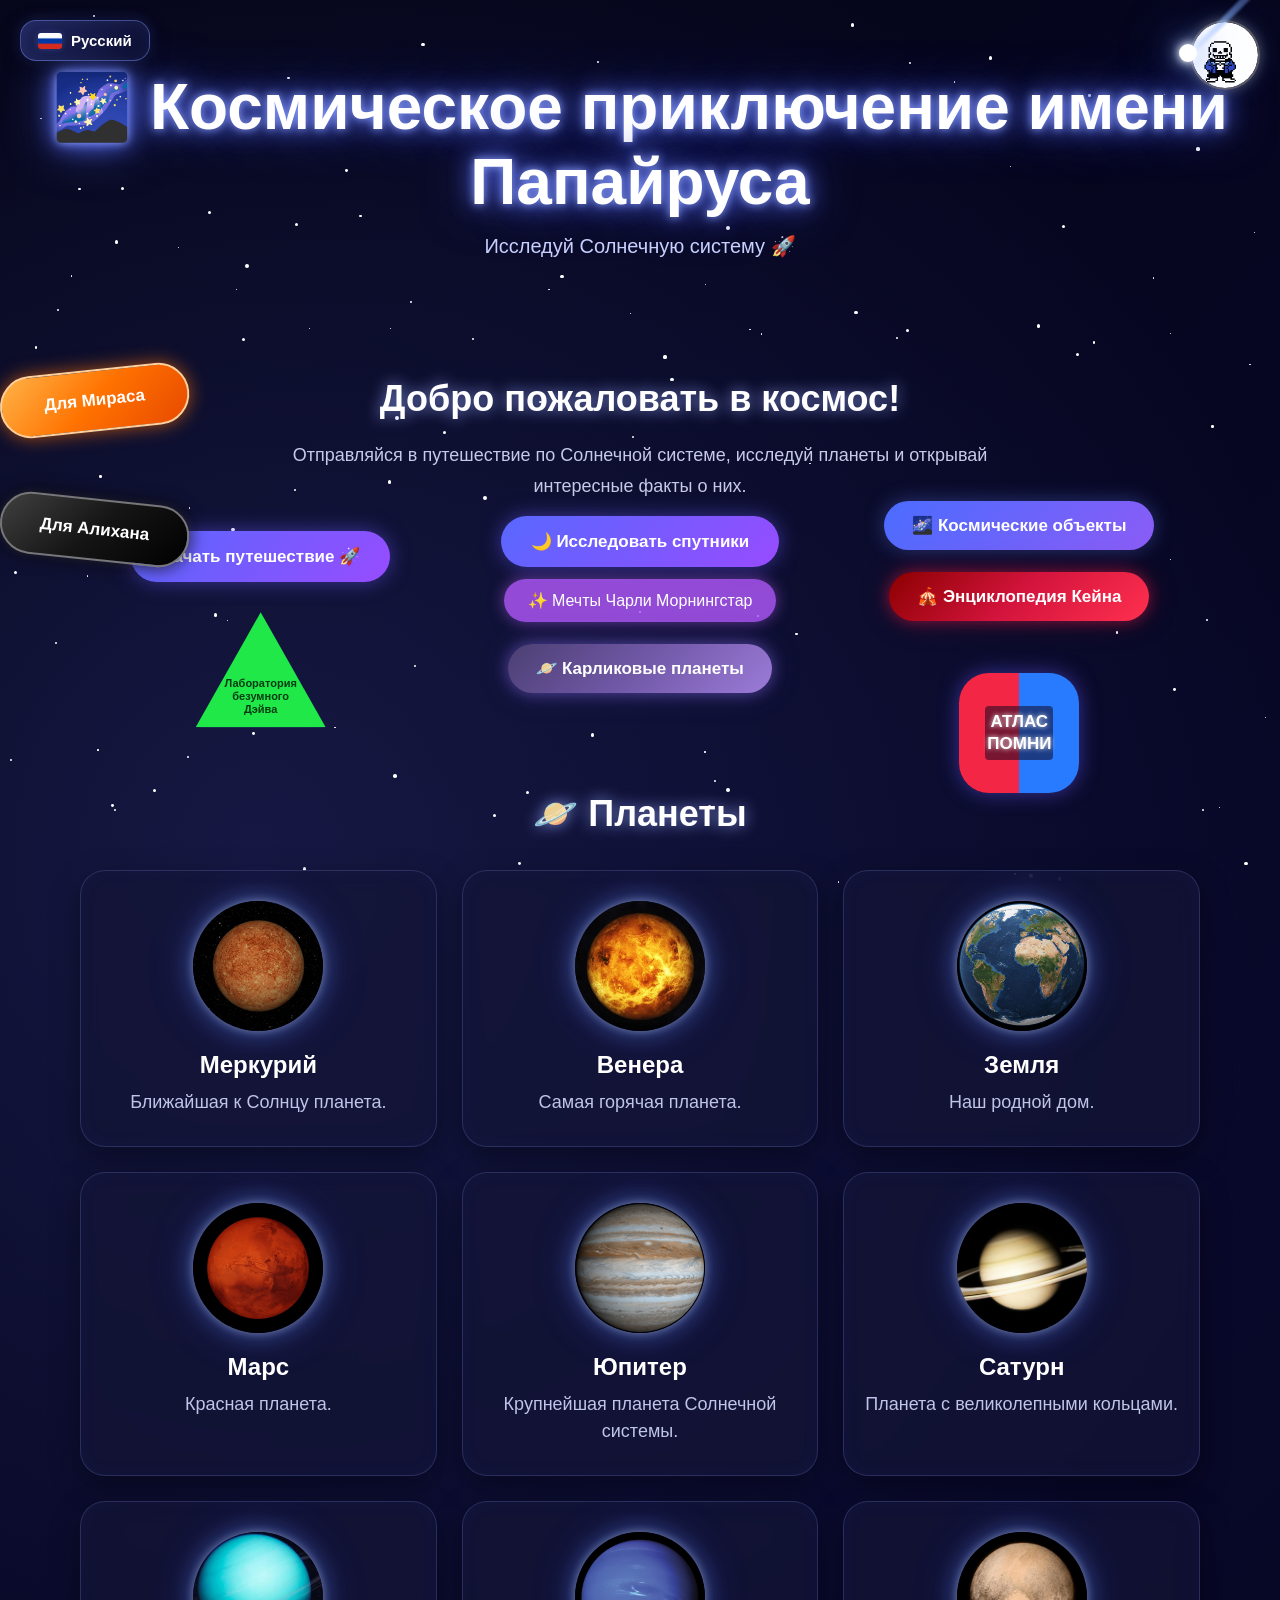
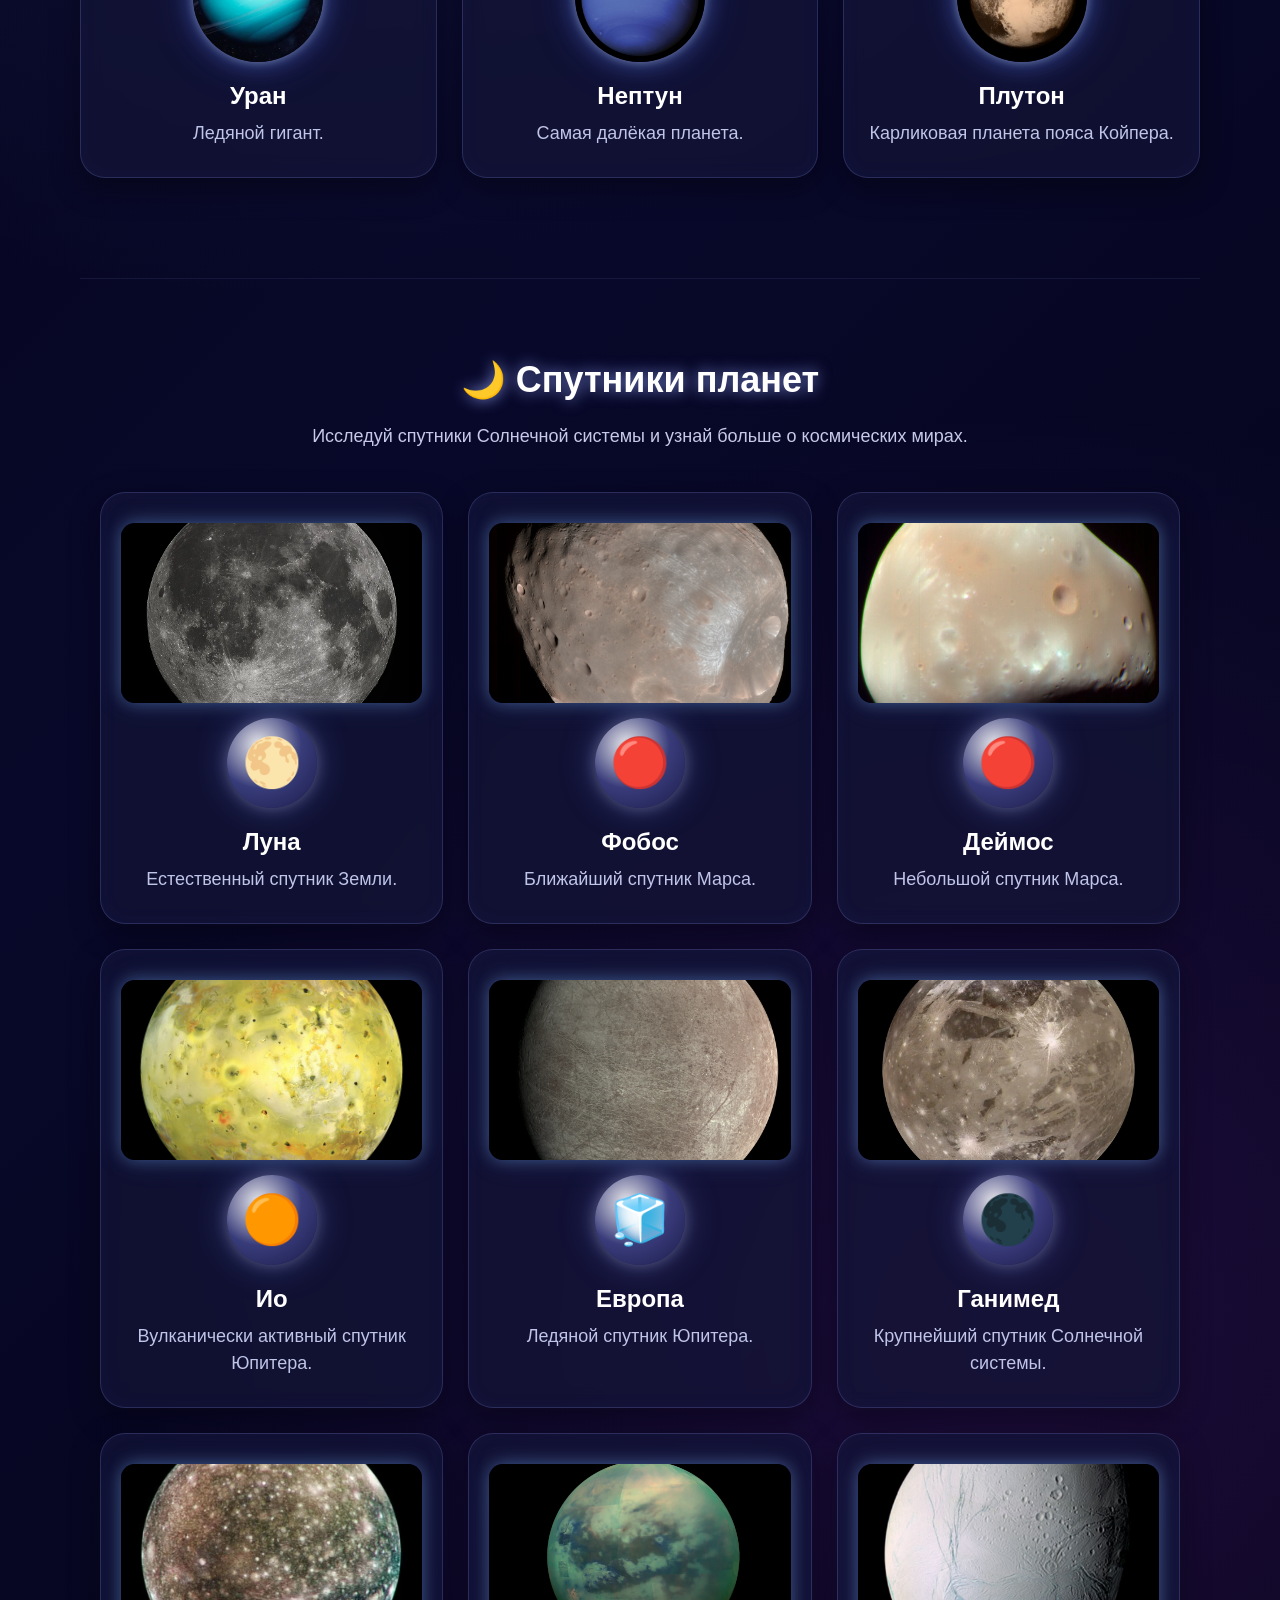
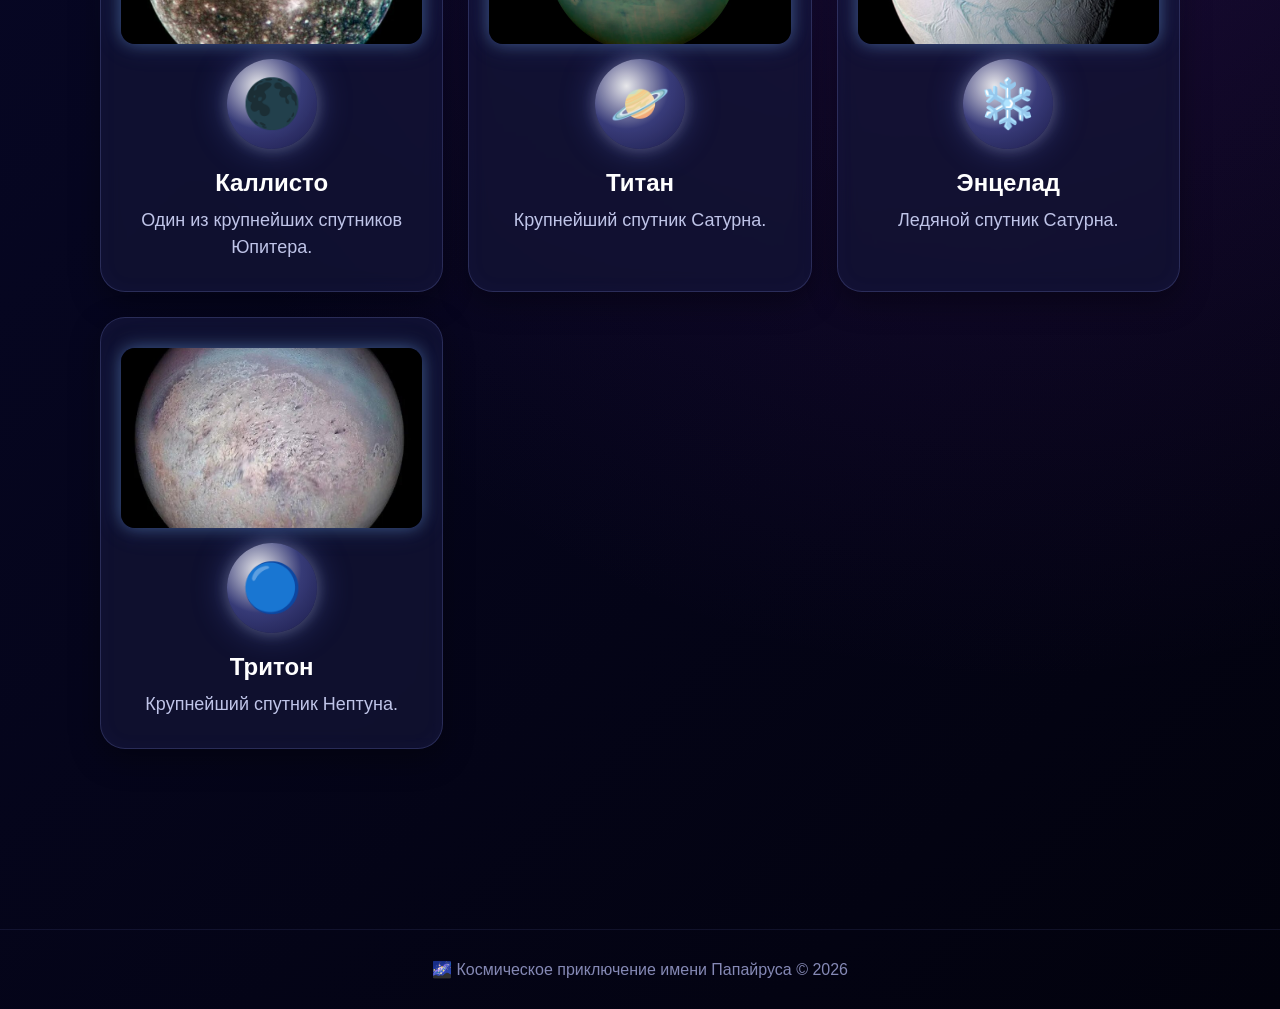
==== commit 61f55193: "Add files via upload" ====
--- a/index.html
+++ b/index.html
@@ -253,6 +253,44 @@
         >
             🌌 Космические объекты
         </a>
+        
+<!-- 💌 Личные послания -->
+<div class="personal-message-buttons">
+    <button
+        class="personal-message-button miras-button"
+        onclick="openPersonalMessage('miras')"
+    >
+        Для Мираса
+    </button>
+
+    <button
+        class="personal-message-button alikhan-button"
+        onclick="openPersonalMessage('alikhan')"
+    >
+        Для Алихана
+    </button>
+</div>
+
+<!-- 💌 Окна личных посланий -->
+<div id="personalMessageModal" class="personal-message-modal">
+    <div class="personal-message-content">
+        <h2 id="personalMessageTitle">Для Мираса</h2>
+
+        <div id="personalMessageText" class="personal-message-text"></div>
+
+        <button
+            class="personal-message-close"
+            
+<button
+    class="personal-message-close"
+    onclick="closePersonalMessage()"
+>
+    Закрыть
+</button>
+
+    </div>
+</div>
+
 
         <a
             href="kain-encyclopedia.html"
--- a/style.css
+++ b/style.css
@@ -2051,3 +2051,374 @@
     overflow-y: auto;
     box-sizing: border-box;
 }
+
+/* =========================================
+   💌 ЛИЧНЫЕ ПОСЛАНИЯ — РОМБОВИДНЫЕ КНОПКИ
+========================================= */
+
+.personal-message-buttons {
+    position: relative;
+    z-index: 5;
+    display: flex;
+    flex-direction: column;
+    align-items: flex-start;
+    gap: 18px;
+    width: min(360px, 90%);
+    margin: 25px 0 25px 3%;
+}
+
+.personal-message-button {
+    width: 100%;
+    min-height: 76px;
+    padding: 18px 35px;
+    border: 2px solid rgba(255, 255, 255, 0.7);
+    color: #fff;
+    font: inherit;
+    font-size: 1.15rem;
+    font-weight: bold;
+    cursor: pointer;
+
+    clip-path: polygon(
+        8% 0,
+        92% 0,
+        100% 50%,
+        92% 100%,
+        8% 100%,
+        0 50%
+    );
+
+    transition:
+        transform 0.25s ease,
+        filter 0.25s ease;
+}
+
+.personal-message-button:hover {
+    transform: scale(1.04);
+    filter: brightness(1.2);
+}
+
+.miras-button {
+    background: linear-gradient(110deg, #ff8c24, #e85b12);
+    box-shadow: 0 0 20px rgba(255, 140, 36, 0.5);
+}
+
+.alikhan-button {
+    background: linear-gradient(110deg, #e5c66b, #a77b20);
+    box-shadow: 0 0 20px rgba(229, 198, 107, 0.4);
+}
+
+/* =========================================
+   💀 ОКНО В СТИЛЕ САНСА
+========================================= */
+
+.personal-message-modal {
+    display: none;
+    position: fixed;
+    inset: 0;
+    z-index: 10000;
+    align-items: center;
+    justify-content: center;
+    padding: 18px;
+    background: rgba(0, 0, 10, 0.82);
+    backdrop-filter: blur(7px);
+}
+
+.personal-message-modal.open {
+    display: flex;
+}
+
+.personal-message-content {
+    position: relative;
+    width: min(700px, 100%);
+    max-height: 85vh;
+    display: flex;
+    flex-direction: column;
+    padding: 25px;
+    overflow: hidden;
+
+    color: #fff;
+    background:
+        radial-gradient(
+            ellipse at top,
+            rgba(40, 45, 85, 0.96),
+            rgba(8, 9, 24, 0.98) 75%
+        );
+
+    border: 2px solid #777ca9;
+    border-radius: 14px;
+    box-shadow:
+        0 0 25px rgba(105, 120, 255, 0.25),
+        inset 0 0 25px rgba(100, 100, 180, 0.08);
+}
+
+.personal-message-content h2 {
+    margin: 0 0 18px;
+    color: #ffe08a;
+    text-align: center;
+}
+
+.personal-message-text {
+    overflow-y: auto;
+    padding: 5px 10px 20px;
+    font-size: 1rem;
+    line-height: 1.8;
+    white-space: pre-wrap;
+    overflow-wrap: anywhere;
+}
+
+.personal-message-close {
+    display: block;
+    align-self: center;
+    margin-top: 14px;
+    padding: 0;
+    border: none;
+    background: transparent;
+    cursor: pointer;
+}
+
+.personal-message-close img {
+    display: block;
+    width: 95px;
+    max-width: 100%;
+    border-radius: 8px;
+    transition: transform 0.2s ease;
+}
+
+.personal-message-close:hover img {
+    transform: scale(1.08);
+}
+
+@media (max-width: 600px) {
+    .personal-message-buttons {
+        width: 95%;
+        margin-left: auto;
+        margin-right: auto;
+    }
+
+    .personal-message-content {
+        padding: 18px;
+    }
+
+    .personal-message-text {
+        font-size: 0.95rem;
+    }
+}
+
+/* 💌 Личные кнопки у левого края сайта */
+.personal-message-buttons {
+    position: fixed;
+    left: 0;
+    top: 50%;
+    transform: translateY(-50%);
+
+    display: flex;
+    flex-direction: column;
+    align-items: flex-start;
+    gap: 22px;
+
+    width: max-content;
+    margin: 0;
+    padding: 10px 0;
+    z-index: 1000;
+}
+
+/* Общий дизайн овальных кнопок */
+.personal-message-button {
+    width: 190px;
+    min-height: 62px;
+    padding: 12px 20px;
+
+    display: flex;
+    align-items: center;
+    justify-content: center;
+
+    border-radius: 999px;
+    border: 2px solid rgba(255, 255, 255, 0.85);
+
+    color: #fff;
+    font-size: 17px;
+    font-weight: bold;
+    font-family: inherit;
+    text-align: center;
+
+    cursor: pointer;
+    position: relative;
+    transform-origin: 12% 50%;
+
+    box-shadow:
+        0 0 12px rgba(255, 255, 255, 0.22),
+        0 5px 16px rgba(0, 0, 0, 0.45);
+
+    transition:
+        transform 0.2s ease,
+        box-shadow 0.2s ease,
+        filter 0.2s ease;
+}
+
+/* 🟠 Для Мираса — оранжевая */
+.miras-button {
+    background: linear-gradient(135deg, #ffb347, #ff6600, #e84a00);
+    border-color: #ffd09b;
+    transform: rotate(-7deg);
+    box-shadow:
+        0 0 18px rgba(255, 112, 0, 0.55),
+        0 5px 16px rgba(0, 0, 0, 0.45);
+}
+
+/* 🟡 Для Алихана — золотая */
+.alikhan-button {
+    background: linear-gradient(135deg, #fff0a6, #e8b923, #bd8500);
+    border-color: #fff0a6;
+    color: #382600;
+    transform: rotate(6deg);
+    box-shadow:
+        0 0 18px rgba(255, 205, 40, 0.5),
+        0 5px 16px rgba(0, 0, 0, 0.45);
+}
+
+/* Наклон и свечение при наведении */
+.miras-button:hover {
+    transform: rotate(-2deg) scale(1.07);
+    filter: brightness(1.15);
+    box-shadow: 0 0 25px rgba(255, 112, 0, 0.8);
+}
+
+.alikhan-button:hover {
+    transform: rotate(2deg) scale(1.07);
+    filter: brightness(1.12);
+    box-shadow: 0 0 25px rgba(255, 205, 40, 0.75);
+}
+
+/* 🪟 Овальная кнопка «Закрыть» */
+.personal-message-close {
+    display: block;
+    margin: 22px auto 0;
+    padding: 11px 32px;
+
+    border: 2px solid #d8c5ff;
+    border-radius: 999px;
+
+    background: linear-gradient(135deg, #6144a0, #37205f);
+    color: white;
+
+    font-family: inherit;
+    font-size: 16px;
+    font-weight: bold;
+
+    cursor: pointer;
+    box-shadow: 0 0 15px rgba(160, 110, 255, 0.4);
+    transition: transform 0.2s ease, box-shadow 0.2s ease;
+}
+
+.personal-message-close:hover {
+    transform: scale(1.08);
+    box-shadow: 0 0 22px rgba(160, 110, 255, 0.8);
+}
+
+/* 📱 Чтобы кнопки помещались на узком экране */
+@media (max-width: 600px) {
+    .personal-message-buttons {
+        gap: 16px;
+    }
+
+    .personal-message-button {
+        width: 155px;
+        min-height: 50px;
+        padding: 9px 14px;
+        font-size: 14px;
+    }
+}
+
+/* 💌 Исправленный дизайн личных кнопок */
+.personal-message-buttons button.personal-message-button {
+    width: 190px !important;
+    min-height: 62px !important;
+    padding: 12px 20px !important;
+
+    /* Такая же овальная форма, как у кнопки «Закрыть» */
+    border-radius: 9999px !important;
+    clip-path: none !important;
+    -webkit-clip-path: none !important;
+
+    display: flex !important;
+    align-items: center !important;
+    justify-content: center !important;
+
+    font-family: inherit !important;
+    font-size: 17px !important;
+    font-weight: bold !important;
+    text-align: center !important;
+
+    cursor: pointer !important;
+    background-clip: padding-box !important;
+}
+
+/* 🟠 МИРАС — оранжевая овальная кнопка */
+.personal-message-buttons button.personal-message-button.miras-button {
+    background: linear-gradient(135deg, #ffb347, #ff7200, #e84a00) !important;
+    color: #ffffff !important;
+    border: 2px solid #ffd09b !important;
+    border-radius: 9999px !important;
+    clip-path: none !important;
+
+    transform: rotate(-6deg) !important;
+
+    box-shadow: 0 0 18px rgba(255, 112, 0, 0.65) !important;
+}
+
+/* 🟡 АЛИХАН — золотая овальная кнопка */
+.personal-message-buttons button.personal-message-button.alikhan-button {
+    background: linear-gradient(135deg, #fff0a6, #e8b923, #bd8500) !important;
+    color: #382600 !important;
+    border: 2px solid #fff0a6 !important;
+    border-radius: 9999px !important;
+    clip-path: none !important;
+
+    transform: rotate(6deg) !important;
+
+    box-shadow: 0 0 18px rgba(255, 205, 40, 0.65) !important;
+}
+
+/* ✨ Эффект при наведении */
+.personal-message-buttons button.personal-message-button.miras-button:hover {
+    transform: rotate(-2deg) scale(1.06) !important;
+    filter: brightness(1.15) !important;
+}
+
+.personal-message-buttons button.personal-message-button.alikhan-button:hover {
+    transform: rotate(2deg) scale(1.06) !important;
+    filter: brightness(1.12) !important;
+}
+
+/* 📱 Для узкого экрана */
+@media (max-width: 600px) {
+    .personal-message-buttons button.personal-message-button {
+        width: 155px !important;
+        min-height: 50px !important;
+        font-size: 14px !important;
+    }
+}
+
+/* 🖤 АЛИХАН — чёрная овальная кнопка */
+.personal-message-buttons button.personal-message-button.alikhan-button {
+    background: linear-gradient(135deg, #404040, #151515, #000000) !important;
+    color: #ffffff !important;
+    border: 2px solid #777777 !important;
+    border-radius: 9999px !important;
+    clip-path: none !important;
+    -webkit-clip-path: none !important;
+
+    transform: rotate(6deg) !important;
+
+    box-shadow:
+        0 0 18px rgba(0, 0, 0, 0.85),
+        0 0 8px rgba(180, 180, 180, 0.25) !important;
+}
+
+/* ✨ Наведение на чёрную кнопку */
+.personal-message-buttons button.personal-message-button.alikhan-button:hover {
+    background: linear-gradient(135deg, #555555, #202020, #050505) !important;
+    color: #ffffff !important;
+    transform: rotate(2deg) scale(1.06) !important;
+    filter: brightness(1.15) !important;
+}
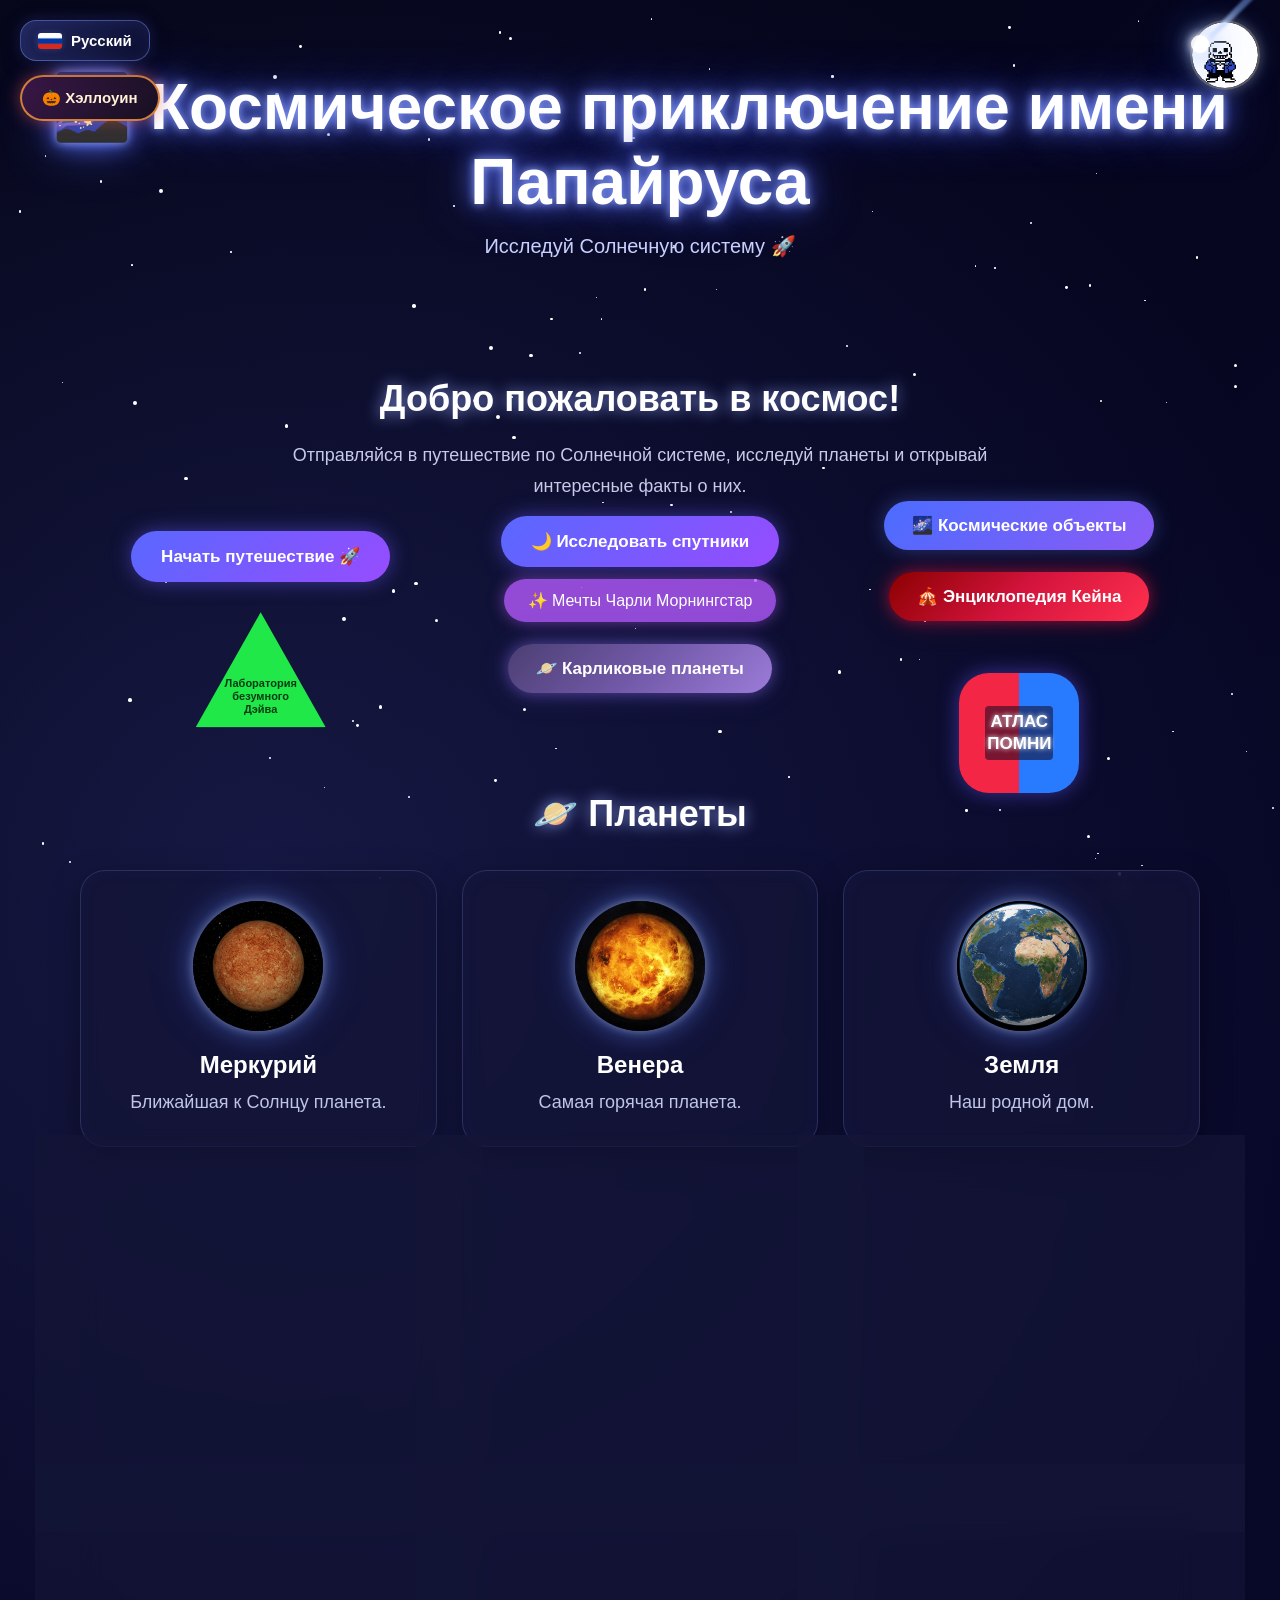
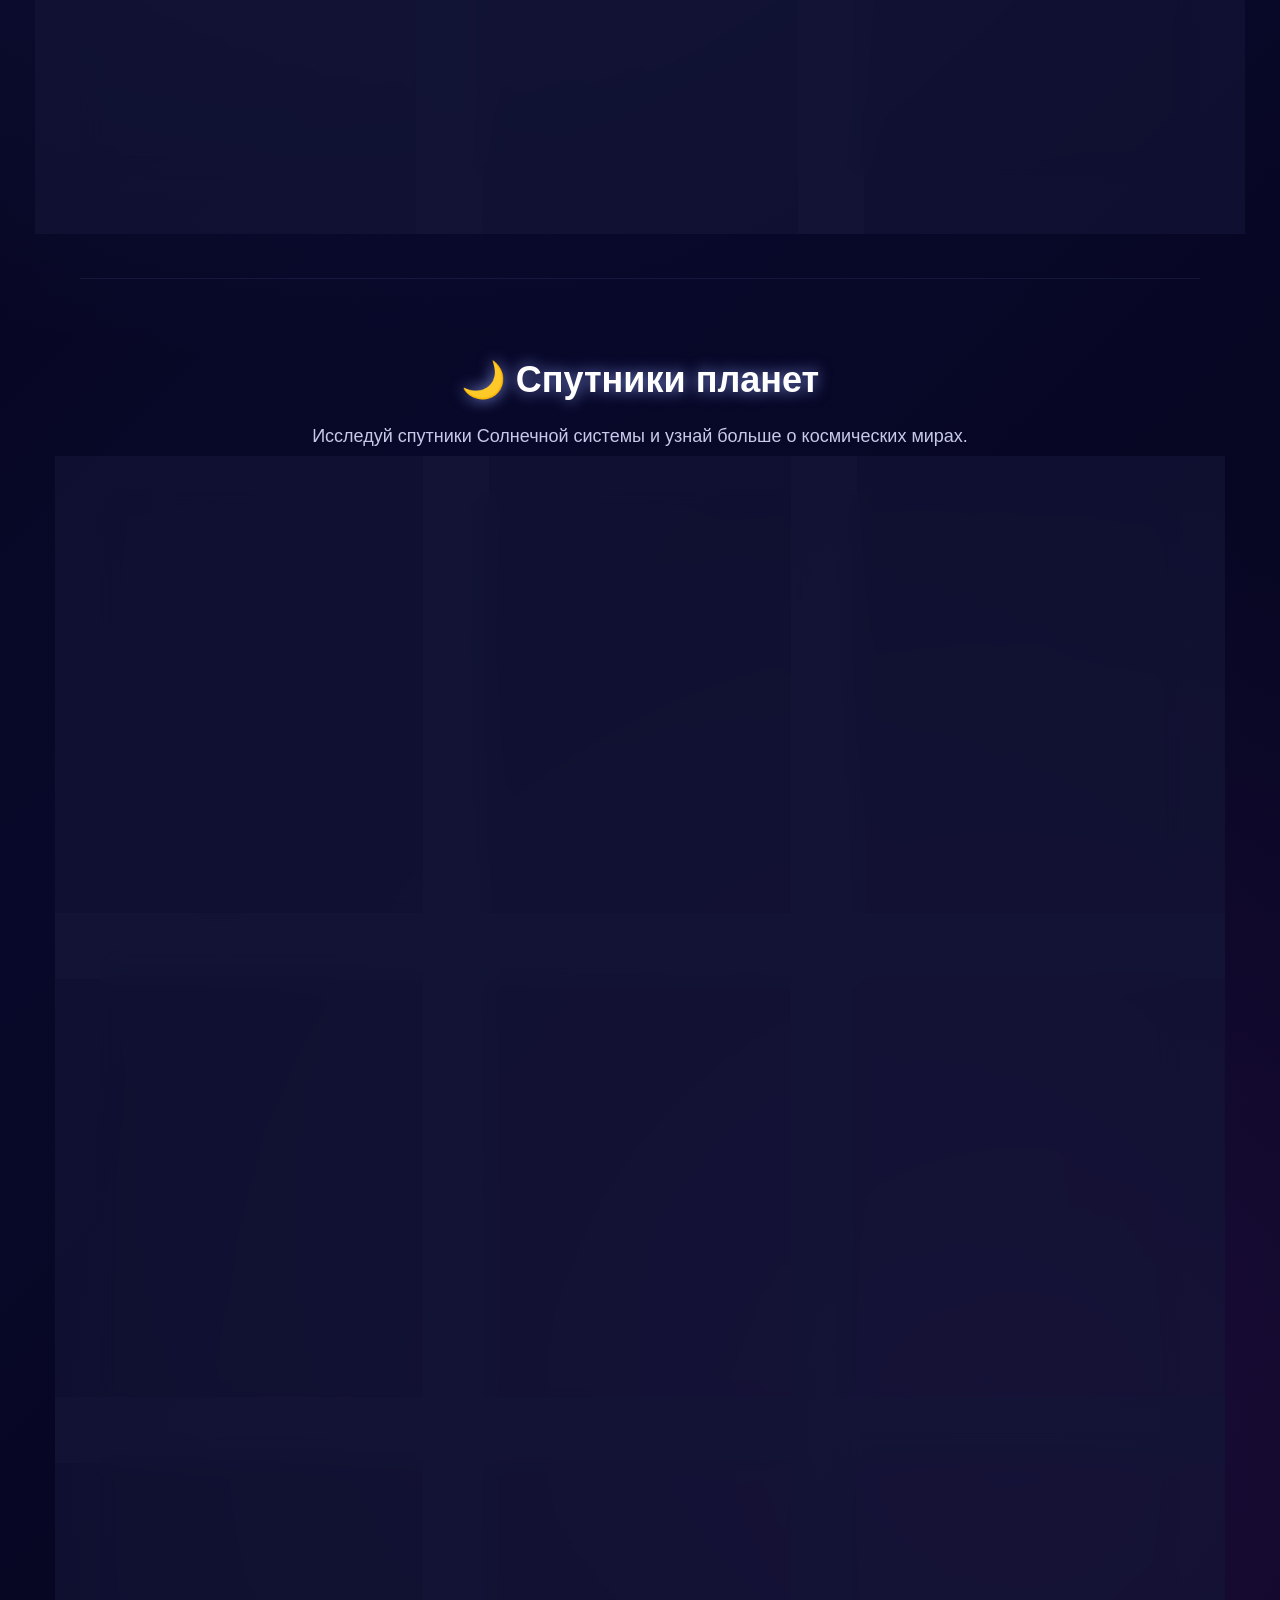
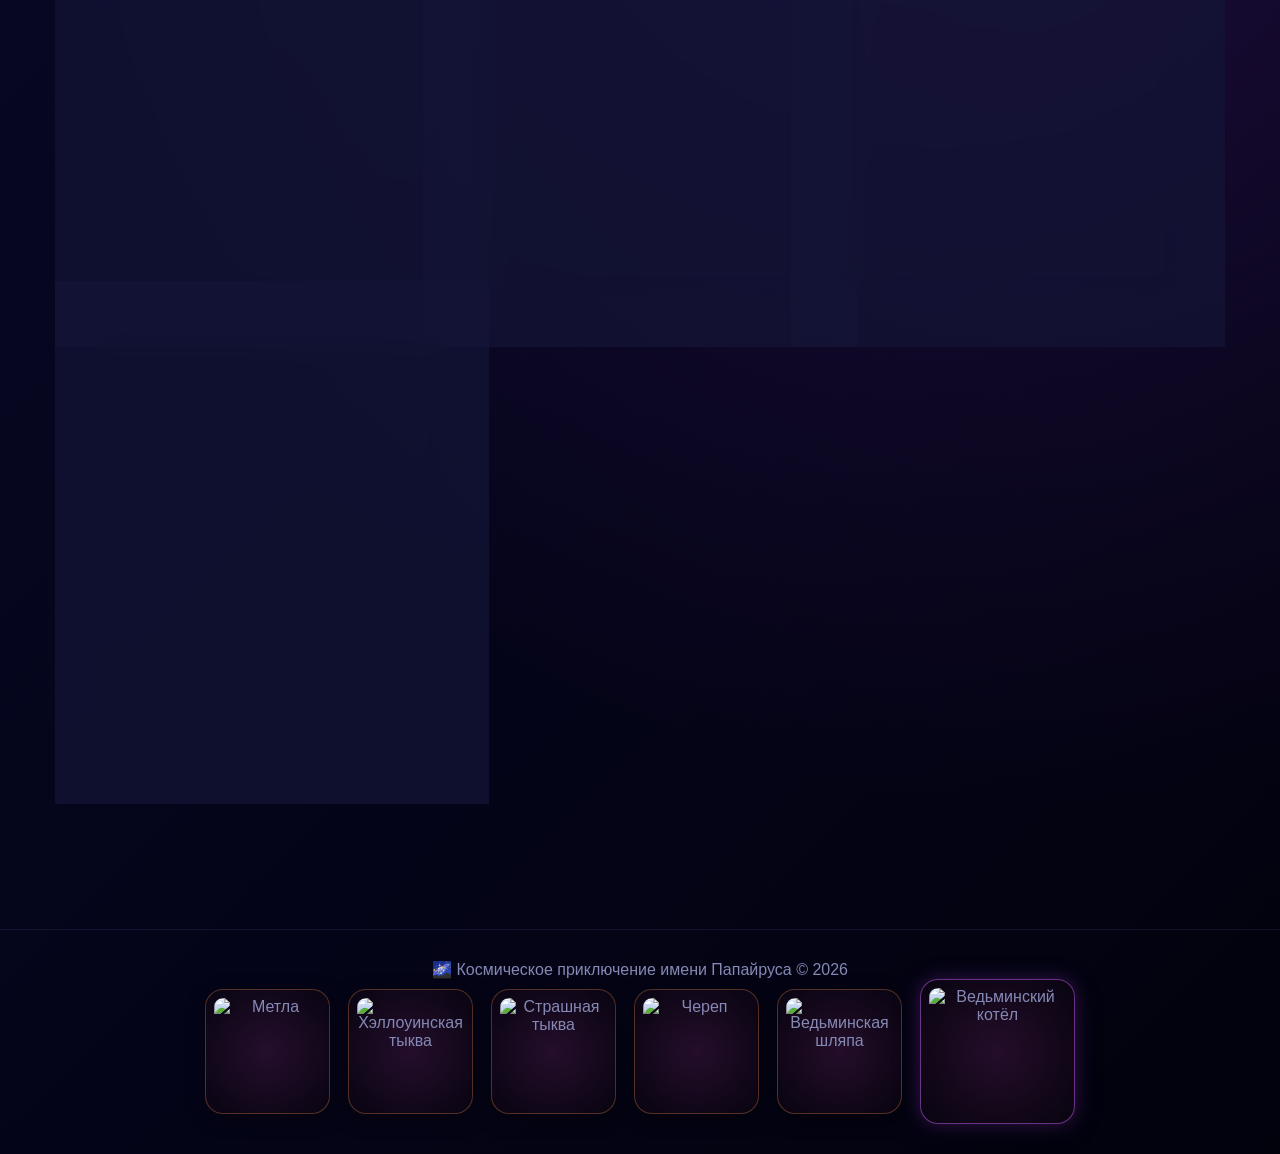
==== commit a9b66764: "Add files via upload" ====
--- a/index.html
+++ b/index.html
@@ -11,6 +11,20 @@
 </head>
 
 <body>
+    
+<!-- 🎃 Переключатель хэллоуинского оформления -->
+<button
+    id="halloweenThemeButton"
+    class="halloween-theme-button"
+    onclick="toggleHalloweenTheme()"
+    aria-pressed="false"
+>
+    🎃 Хэллоуин
+</button>
+
+
+
+
 
 <header>
 
@@ -254,42 +268,6 @@
             🌌 Космические объекты
         </a>
         
-<!-- 💌 Личные послания -->
-<div class="personal-message-buttons">
-    <button
-        class="personal-message-button miras-button"
-        onclick="openPersonalMessage('miras')"
-    >
-        Для Мираса
-    </button>
-
-    <button
-        class="personal-message-button alikhan-button"
-        onclick="openPersonalMessage('alikhan')"
-    >
-        Для Алихана
-    </button>
-</div>
-
-<!-- 💌 Окна личных посланий -->
-<div id="personalMessageModal" class="personal-message-modal">
-    <div class="personal-message-content">
-        <h2 id="personalMessageTitle">Для Мираса</h2>
-
-        <div id="personalMessageText" class="personal-message-text"></div>
-
-        <button
-            class="personal-message-close"
-            
-<button
-    class="personal-message-close"
-    onclick="closePersonalMessage()"
->
-    Закрыть
-</button>
-
-    </div>
-</div>
 
 
         <a
@@ -770,9 +748,40 @@
     </div>
 
 
-    <footer id="footerText">
+
+<footer class="site-footer">
+
+    <p id="footerText">
         🌌 Космическое приключение © 2026
-    </footer>
+    </p>
+
+    <!-- 🎃 Хэллоуинская сходка -->
+   
+<div class="halloween-gallery-items">
+
+    <!-- 🧹 Метла -->
+    <img src="images/broomy.jpg" alt="Метла">
+
+    <!-- 🎃 Хэллоуинская тыква -->
+    <img src="images/hallowen_pumpkin.jpg" alt="Хэллоуинская тыква">
+
+    <!-- 🎃 Страшная тыква -->
+    <img src="images/spooky.jpg" alt="Страшная тыква">
+
+    <!-- 💀 Череп -->
+    <img src="images/human-skull-isolated-png.webp" alt="Череп">
+
+    <!-- 🧙 Ведьминская шляпа -->
+    <img src="images/with_hat.jpg" alt="Ведьминская шляпа">
+
+    <!-- 🧪 Котёл -->
+    <img src="images/boiler.jpg" alt="Ведьминский котёл">
+
+</div>
+
+
+</footer>
+
 
 
     <script src="script.js"></script>
--- a/style.css
+++ b/style.css
@@ -2422,3 +2422,660 @@
     transform: rotate(2deg) scale(1.06) !important;
     filter: brightness(1.15) !important;
 }
+
+/* 🌐 Список языков — поверх остальных элементов сайта */
+.language-selector,
+.language-switcher,
+.language-dropdown-container,
+.language-control {
+    position: relative !important;
+    z-index: 99998 !important;
+}
+
+/* 📋 Само раскрывающееся меню языков */
+.language-menu,
+.language-dropdown,
+.language-dropdown-menu,
+.language-dropdown-content,
+.language-options,
+.language-list,
+#languageMenu,
+#languageDropdownMenu,
+#languageOptions {
+    z-index: 99999 !important;
+}
+
+/* 🖱️ Кнопки выбора языка внутри списка */
+.language-menu button,
+.language-dropdown button,
+.language-dropdown-menu button,
+.language-dropdown-content button,
+.language-options button,
+.language-list button {
+    position: relative;
+    z-index: 100000;
+}
+
+/* 🌐 ПОДНИМАЕМ ШАПКУ САЙТА НАД ОСТАЛЬНЫМИ СЕКЦИЯМИ */
+/* 🌐 Поднимаем только меню языков */
+.language-menu {
+    z-index: 2147483000 !important;
+}
+
+/* 📋 Список языков поверх карточек */
+#languageDropdown {
+    z-index: 2147483001 !important;
+}
+
+/* ✨ Открытый список */
+#languageDropdown.open {
+    z-index: 2147483001 !important;
+}
+/* Контейнер выбора языка */
+.language-menu {
+    position: relative !important;
+    z-index: 2147483001 !important;
+    overflow: visible !important;
+}
+
+/* Раскрывающийся список языков */
+#languageDropdown.language-dropdown {
+    position: absolute !important;
+    z-index: 2147483002 !important;
+    overflow: visible !important;
+}
+
+/* Когда список открыт */
+#languageDropdown.language-dropdown.open {
+    z-index: 2147483002 !important;
+    visibility: visible;
+}
+
+/* 🌐 Меню языков всегда следует за экраном */
+.language-menu {
+    position: fixed !important;
+
+    top: 20px !important;
+    left: 20px !important;
+
+    z-index: 2147483000 !important;
+}
+
+/* 📋 Список языков поверх содержимого сайта */
+#languageDropdown {
+    position: absolute !important;
+    z-index: 2147483001 !important;
+}
+
+/* 📱 Положение на маленьких экранах */
+@media (max-width: 550px) {
+    .language-menu {
+        top: 12px !important;
+        left: 12px !important;
+    }
+}
+/* 🌐 Кнопка языков остаётся на экране */
+.language-menu {
+    position: fixed !important;
+    top: 20px !important;
+    left: 20px !important;
+    z-index: 2147483647 !important;
+}
+
+/* 📋 Список языков выводится поверх содержимого сайта */
+#languageDropdown.language-dropdown {
+    position: fixed !important;
+    z-index: 2147483647 !important;
+}
+
+/* 📱 Отступы на маленьком экране */
+@media (max-width: 550px) {
+    .language-menu {
+        top: 12px !important;
+        left: 12px !important;
+    }
+}
+
+/* Кнопка языка всегда остаётся на экране */
+.language-menu {
+    position: fixed !important;
+    top: 20px !important;
+    left: 20px !important;
+    z-index: 2147483647 !important;
+}
+
+/* Список располагается под кнопкой и поверх страницы */
+#languageDropdown.language-dropdown {
+    position: absolute !important;
+    top: calc(100% + 10px) !important;
+    left: 0 !important;
+    z-index: 2147483647 !important;
+}
+
+/* Открытое меню должно быть видно */
+#languageDropdown.language-dropdown.open {
+    opacity: 1 !important;
+    visibility: visible !important;
+    pointer-events: auto !important;
+}
+
+/* 🌐 Меню языков всегда поверх страницы */
+body > .language-menu {
+    position: fixed !important;
+    top: 20px !important;
+    left: 20px !important;
+
+    z-index: 2147483647 !important;
+    isolation: isolate !important;
+    overflow: visible !important;
+    transform: none !important;
+}
+
+/* 📋 Раскрытый список языков */
+body > .language-menu #languageDropdown {
+    position: absolute !important;
+    top: calc(100% + 10px) !important;
+    left: 0 !important;
+
+    z-index: 2147483647 !important;
+    max-height: calc(100vh - 90px) !important;
+    overflow-y: auto !important;
+}
+
+/* Когда список открыт, он виден и доступен для нажатий */
+body > .language-menu #languageDropdown.open {
+    opacity: 1 !important;
+    visibility: visible !important;
+    pointer-events: auto !important;
+}
+
+/* 📱 Маленькие экраны */
+@media (max-width: 550px) {
+    body > .language-menu {
+        top: 12px !important;
+        left: 12px !important;
+    }
+}
+
+/* =========================================
+   🎃 ПЕРЕКЛЮЧАТЕЛЬ ХЭЛЛОУИНСКОЙ ТЕМЫ
+   ========================================= */
+
+.halloween-theme-button {
+    position: fixed;
+    top: 20px;
+    right: 20px;
+    z-index: 2147483646;
+
+    padding: 12px 20px;
+    border: 2px solid rgba(255, 153, 65, 0.8);
+    border-radius: 999px;
+
+    background: linear-gradient(135deg, #3a1748, #171020);
+    color: #fff0d6;
+
+    font-family: Arial, sans-serif;
+    font-size: 15px;
+    font-weight: bold;
+
+    cursor: pointer;
+
+    box-shadow:
+        0 0 15px rgba(255, 112, 35, 0.35),
+        0 0 25px rgba(130, 40, 160, 0.2);
+
+    transition: 0.25s ease;
+}
+
+.halloween-theme-button:hover {
+    transform: translateY(-3px) scale(1.04);
+    box-shadow: 0 0 25px rgba(255, 112, 35, 0.7);
+}
+
+/* =========================================
+   🦇 ХЭЛЛОУИНСКОЕ ОФОРМЛЕНИЕ
+   ========================================= */
+
+body.halloween-theme {
+    background:
+        radial-gradient(
+            circle at 18% 18%,
+            rgba(255, 95, 20, 0.25),
+            transparent 30%
+        ),
+        radial-gradient(
+            circle at 82% 70%,
+            rgba(130, 35, 150, 0.28),
+            transparent 35%
+        ),
+        linear-gradient(
+            135deg,
+            #08040c,
+            #1c0b1d 48%,
+            #09040c
+        );
+
+    background-attachment: fixed;
+}
+
+/* Заголовки */
+body.halloween-theme header h1 {
+    color: #ffb66c;
+    text-shadow:
+        0 0 10px #ff7518,
+        0 0 25px #b83b19,
+        0 0 50px #622080;
+}
+
+body.halloween-theme header p {
+    color: #e4c2e8;
+}
+
+body.halloween-theme .intro h2,
+body.halloween-theme .planets h2,
+body.halloween-theme .moons h2 {
+    color: #ffb66c;
+    text-shadow:
+        0 0 12px rgba(255, 100, 20, 0.8),
+        0 0 28px rgba(140, 40, 160, 0.55);
+}
+
+/* Текст */
+body.halloween-theme .intro p,
+body.halloween-theme .moons p {
+    color: #e0cde2;
+}
+
+/* Карточки планет и спутников */
+body.halloween-theme .planet-card,
+body.halloween-theme .moon-card {
+    background: linear-gradient(
+        145deg,
+        rgba(47, 18, 43, 0.94),
+        rgba(15, 8, 24, 0.95)
+    ) !important;
+
+    border-color: rgba(255, 132, 60, 0.4) !important;
+
+    box-shadow:
+        0 10px 30px rgba(0, 0, 0, 0.5),
+        0 0 18px rgba(180, 65, 35, 0.15);
+}
+
+body.halloween-theme .planet-card h3,
+body.halloween-theme .moon-card h3 {
+    color: #ffbd83;
+}
+
+body.halloween-theme .planet-card p,
+body.halloween-theme .moon-card p {
+    color: #dfc4df;
+}
+
+body.halloween-theme .planet-card:hover,
+body.halloween-theme .moon-card:hover {
+    border-color: rgba(255, 145, 65, 0.85) !important;
+    box-shadow: 0 0 30px rgba(255, 100, 30, 0.3);
+}
+
+/* Кнопки главного меню */
+body.halloween-theme .intro button,
+body.halloween-theme #constellationButton {
+    background: linear-gradient(
+        135deg,
+        #ed6a19,
+        #8b32a8
+    ) !important;
+
+    color: white !important;
+
+    box-shadow:
+        0 0 18px rgba(255, 100, 20, 0.4),
+        0 0 25px rgba(140, 50, 170, 0.25);
+}
+
+/* Меню языков */
+body.halloween-theme .language-button {
+    border-color: rgba(255, 145, 65, 0.65);
+    background: linear-gradient(135deg, #381b42, #160e20);
+}
+
+body.halloween-theme .language-dropdown {
+    border-color: rgba(255, 145, 65, 0.55);
+    background: linear-gradient(145deg, #30152f, #100913);
+}
+
+body.halloween-theme .language-dropdown button:hover {
+    background: rgba(255, 110, 35, 0.2);
+}
+
+/* Информационные окна */
+body.halloween-theme .modal-content,
+body.halloween-theme .moon-modal-content {
+    border-color: rgba(255, 135, 60, 0.55);
+    box-shadow:
+        0 0 25px rgba(255, 100, 25, 0.2),
+        0 0 40px rgba(130, 40, 160, 0.2);
+}
+
+/* Подвал */
+body.halloween-theme footer {
+    color: #cba9d0;
+    border-color: rgba(255, 135, 60, 0.25);
+}
+
+/* Кнопка на маленьких экранах */
+@media (max-width: 550px) {
+    .halloween-theme-button {
+        top: 12px;
+        right: 12px;
+        padding: 9px 13px;
+        font-size: 13px;
+    }
+}
+
+/* 🎃 Хэллоуинская кнопка — под выбором языка */
+.halloween-theme-button {
+    position: fixed !important;
+
+    top: 75px !important;
+    left: 20px !important;
+    right: auto !important;
+
+    z-index: 2147483646 !important;
+}
+
+/* 📱 Для маленьких экранов */
+@media (max-width: 550px) {
+    .halloween-theme-button {
+        top: 62px !important;
+        left: 12px !important;
+        right: auto !important;
+    }
+}
+
+/* =========================================
+   🎃 ХЭЛЛОУИНСКИЕ КАРТИНКИ
+   ========================================= */
+
+/* Украшения скрыты в обычном режиме */
+.halloween-decor {
+    position: fixed;
+    z-index: 3;
+    pointer-events: none;
+
+    object-fit: contain;
+    opacity: 0;
+    visibility: hidden;
+
+    filter: drop-shadow(0 8px 14px rgba(255, 100, 25, 0.35));
+
+    transition:
+        opacity 0.4s ease,
+        transform 0.5s ease,
+        visibility 0.4s ease;
+}
+
+/* Показываем украшения при включённом Хэллоуине */
+body.halloween-theme .halloween-decor {
+    opacity: 0.92;
+    visibility: visible;
+}
+
+/* 🧹 Метла — внизу справа */
+.halloween-broom {
+    width: 175px;
+    right: 18px;
+    bottom: 25px;
+    transform: rotate(-18deg);
+}
+
+/* 🎃 Обычная тыква — внизу слева */
+.halloween-pumpkin {
+    width: 125px;
+    left: 18px;
+    bottom: 25px;
+    transform: rotate(8deg);
+}
+
+/* 💀 Изолированный череп — справа */
+.halloween-human-skull {
+    width: 105px;
+    right: 24px;
+    top: 38%;
+    transform: rotate(12deg);
+}
+
+/* 👻 Страшная тыква — слева */
+.halloween-scary-pumpkin {
+    width: 145px;
+    left: 12px;
+    top: 55%;
+    transform: rotate(-9deg);
+}
+
+/* ☠️ Череп — справа в нижней части */
+.halloween-skull {
+    width: 95px;
+    right: 25px;
+    bottom: 34%;
+    transform: rotate(-10deg);
+}
+
+/* =========================================
+   🧙 ШЛЯПЫ НА ВСЕХ ДЕВЯТИ ПЛАНЕТАХ
+   ========================================= */
+
+body.halloween-theme .planet-card::before {
+    content: "";
+
+    position: absolute;
+    top: 3px;
+    left: 50%;
+
+    width: 110px;
+    height: 90px;
+
+    background-image: url("images/with_hat.jpg");
+    background-position: center;
+    background-repeat: no-repeat;
+    background-size: contain;
+
+    transform: translateX(-50%) rotate(-9deg);
+
+    z-index: 5;
+    pointer-events: none;
+}
+
+/* Шляпа остаётся над фотографией при наведении */
+body.halloween-theme .planet-card:hover::before {
+    transform: translateX(-50%) rotate(-9deg) scale(1.06);
+}
+
+/* 📱 На узких экранах оставляем только часть декора */
+@media (max-width: 650px) {
+    .halloween-human-skull,
+    .halloween-skull {
+        display: none;
+    }
+
+    .halloween-broom {
+        width: 105px;
+        right: 5px;
+        bottom: 10px;
+    }
+
+    .halloween-pumpkin {
+        width: 90px;
+        left: 5px;
+        bottom: 10px;
+    }
+
+    .halloween-scary-pumpkin {
+        width: 90px;
+        left: 5px;
+        top: auto;
+        bottom: 115px;
+    }
+
+    body.halloween-theme .planet-card::before {
+        width: 90px;
+        height: 75px;
+    }
+}
+
+/* 🎃 Декор закреплён на странице, а не на экране */
+.halloween-decorations {
+    position: absolute;
+    top: 0;
+    left: 0;
+    width: 100%;
+    height: 100vh;
+    z-index: 3;
+    pointer-events: none;
+}
+
+.halloween-decor {
+    position: absolute !important;
+}
+
+/* Метла */
+.halloween-broom {
+    position: absolute !important;
+}
+
+/* Тыквы */
+.halloween-pumpkin,
+.halloween-scary-pumpkin {
+    position: absolute !important;
+}
+
+/* Черепа */
+.halloween-human-skull,
+.halloween-skull {
+    position: absolute !important;
+}
+
+/* =========================================
+   🎃 ХЭЛЛОУИНСКАЯ СХОДКА В ПОДВАЛЕ
+   ========================================= */
+
+.halloween-footer-gallery {
+    display: none;
+    width: 100%;
+    max-width: 1150px;
+    margin: 30px auto 5px;
+    padding: 22px 15px;
+
+    border: 1px solid rgba(255, 130, 45, 0.45);
+    border-radius: 22px;
+
+    background:
+        radial-gradient(
+            circle at 50% 50%,
+            rgba(120, 40, 100, 0.18),
+            transparent 70%
+        ),
+        rgba(12, 5, 20, 0.65);
+
+    box-shadow:
+        0 0 25px rgba(255, 105, 25, 0.15),
+        inset 0 0 25px rgba(130, 45, 130, 0.12);
+}
+
+/* Показываем галерею только в хэллоуинском режиме */
+body.halloween-theme .halloween-footer-gallery {
+    display: block;
+}
+
+.halloween-gallery-title {
+    margin-bottom: 22px;
+
+    color: #ffad65;
+    font-size: clamp(20px, 3vw, 28px);
+
+    text-align: center;
+
+    text-shadow:
+        0 0 10px rgba(255, 105, 25, 0.7),
+        0 0 25px rgba(150, 55, 170, 0.45);
+}
+
+/* Все изображения собираются вместе */
+.halloween-gallery-items {
+    display: flex;
+    align-items: center;
+    justify-content: center;
+    flex-wrap: wrap;
+
+    gap: 18px;
+}
+
+/* Карточки изображений */
+.halloween-gallery-items img {
+    display: block;
+
+    width: 125px;
+    height: 125px;
+
+    padding: 8px;
+
+    object-fit: contain;
+
+    border: 1px solid rgba(255, 145, 75, 0.3);
+    border-radius: 18px;
+
+    background:
+        radial-gradient(
+            circle,
+            rgba(100, 35, 95, 0.35),
+            rgba(10, 5, 18, 0.8)
+        );
+
+    filter:
+        drop-shadow(0 5px 9px rgba(0, 0, 0, 0.5));
+
+    transition:
+        transform 0.3s ease,
+        border-color 0.3s ease,
+        box-shadow 0.3s ease;
+}
+
+/* Эффект при наведении */
+.halloween-gallery-items img:hover {
+    transform: translateY(-8px) rotate(-3deg) scale(1.08);
+
+    border-color: rgba(255, 155, 75, 0.85);
+
+    box-shadow:
+        0 0 18px rgba(255, 110, 35, 0.3),
+        0 0 25px rgba(130, 45, 160, 0.25);
+}
+
+/* Котёл — главный экспонат */
+.halloween-gallery-items img[src*="boiler"] {
+    width: 155px;
+    height: 145px;
+
+    border-color: rgba(170, 80, 210, 0.6);
+
+    box-shadow:
+        0 0 18px rgba(140, 55, 190, 0.35);
+}
+
+/* 📱 Телефоны */
+@media (max-width: 600px) {
+    .halloween-gallery-items {
+        gap: 10px;
+    }
+
+    .halloween-gallery-items img {
+        width: 95px;
+        height: 95px;
+    }
+
+    .halloween-gallery-items img[src*="boiler"] {
+        width: 110px;
+        height: 105px;
+    }
+}
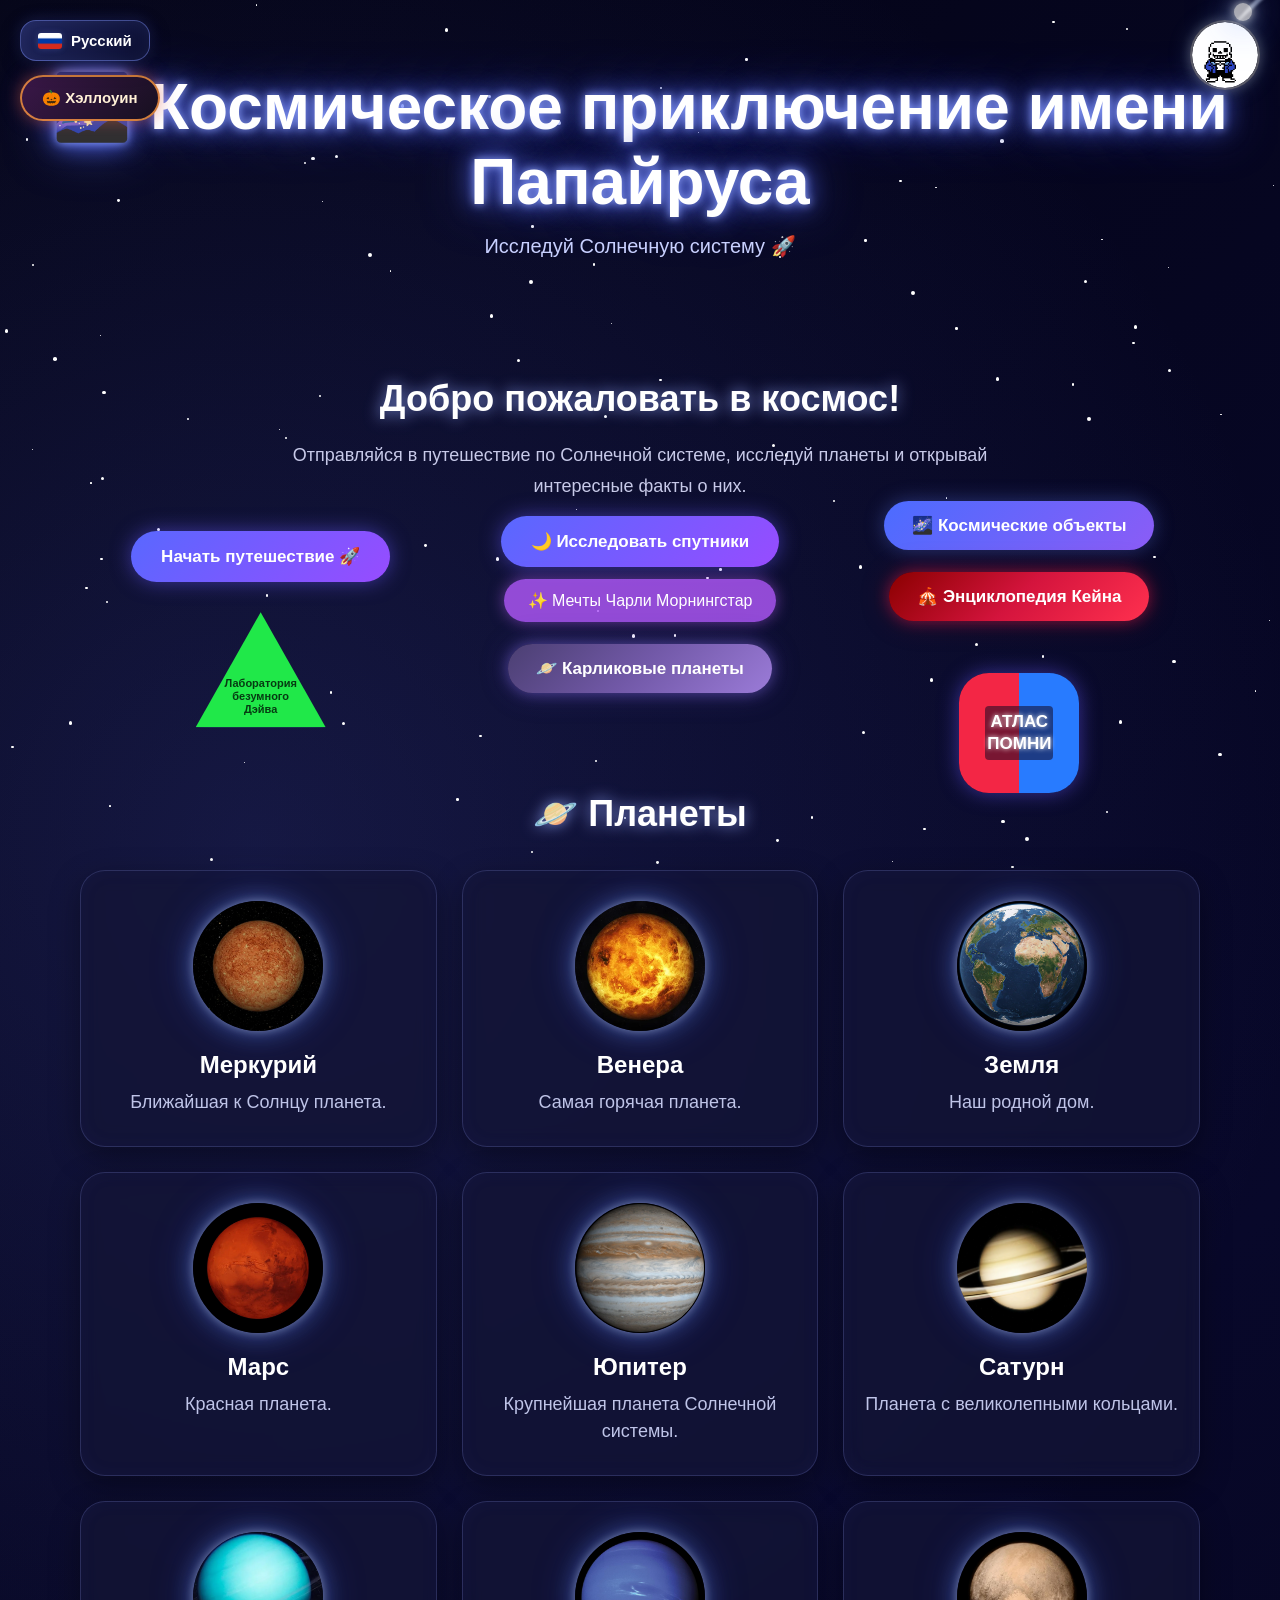
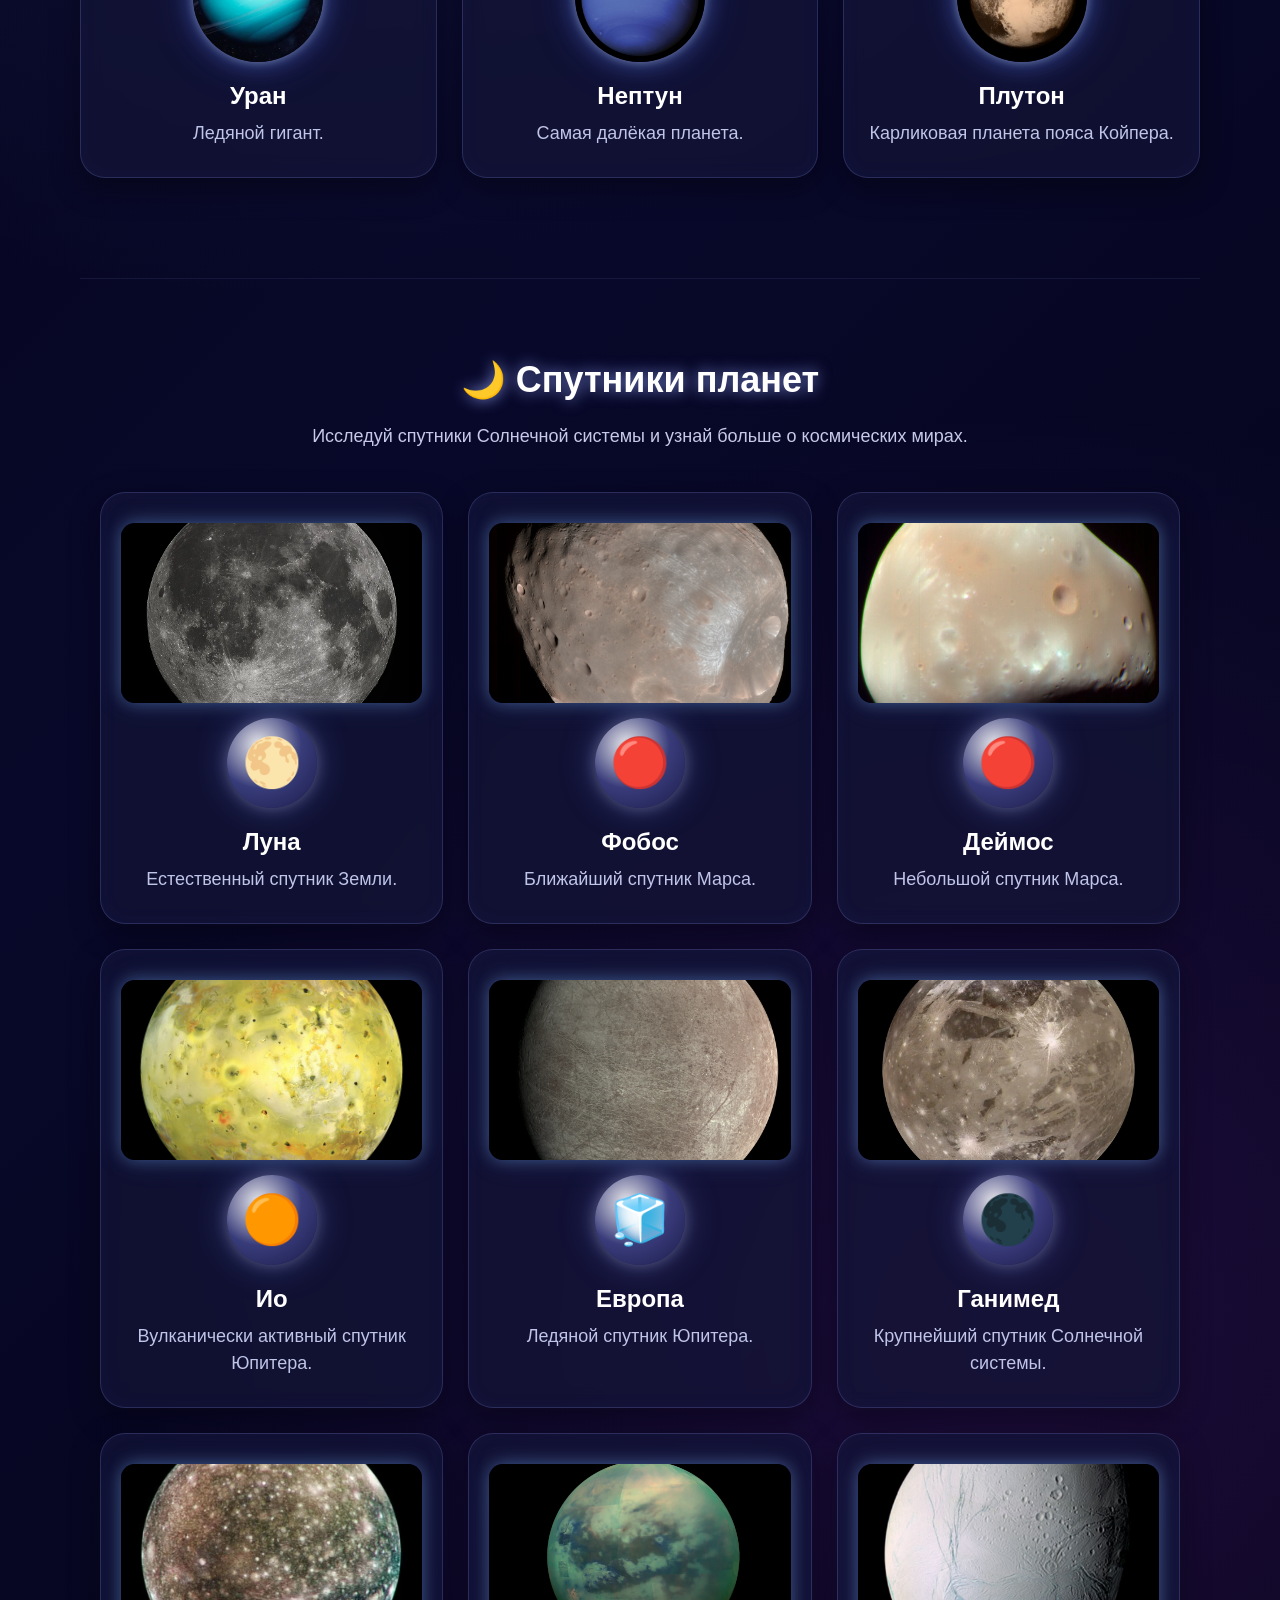
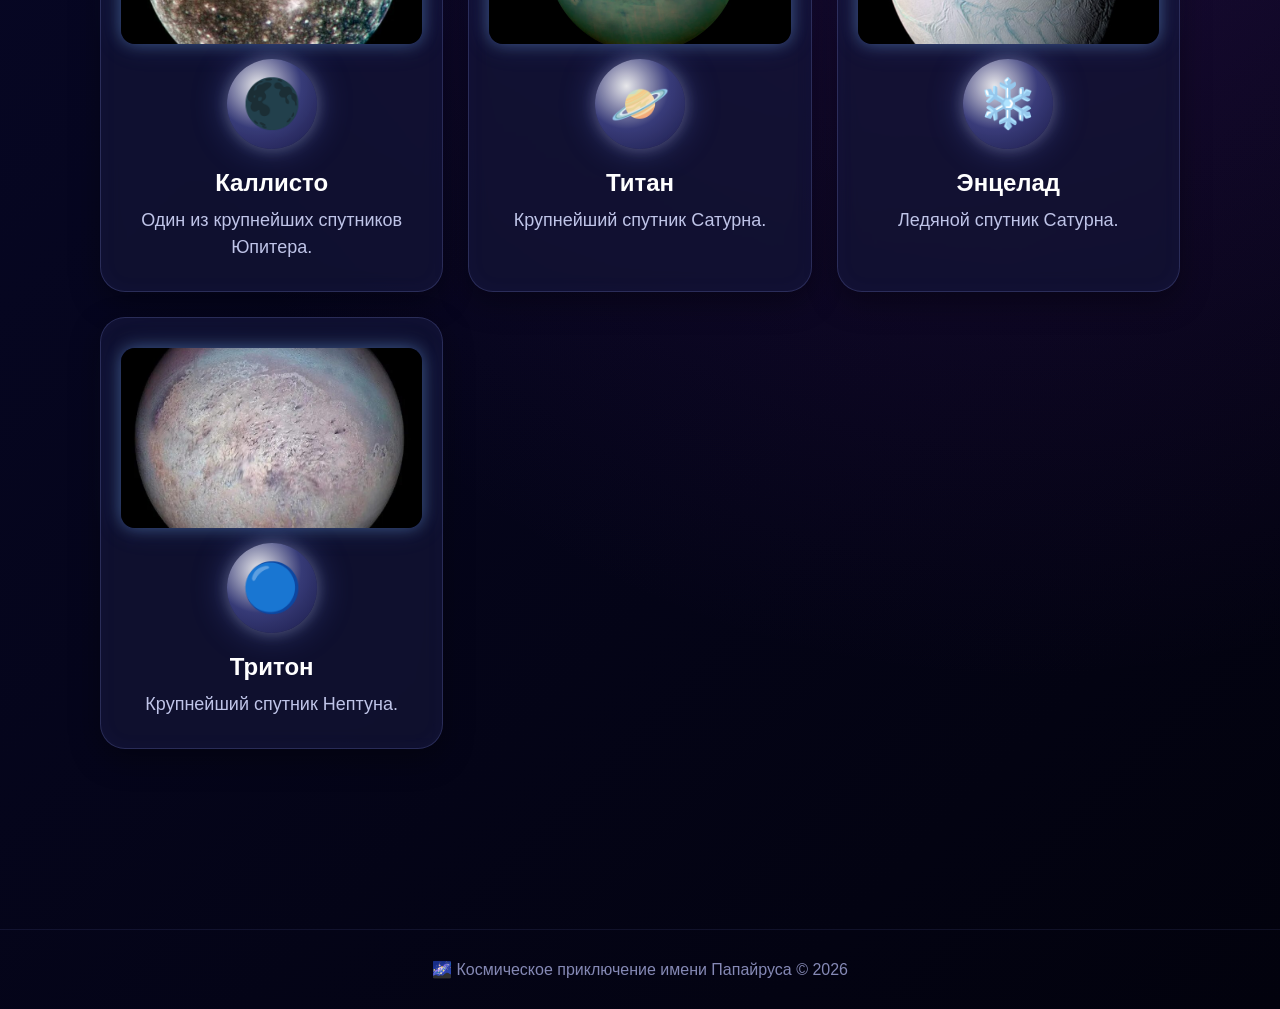
==== commit ea7ea473: "Add files via upload" ====
--- a/index.html
+++ b/index.html
@@ -6,8 +6,8 @@
     <meta name="viewport" content="width=device-width, initial-scale=1.0">
 
     <title>Космическое приключение имени Папайруса</title>
-
-    <link rel="stylesheet" href="style.css">
+<link rel="stylesheet" href="style.css">
+<link rel="stylesheet" href="halloween-decorations.css">
 </head>
 
 <body>
@@ -299,6 +299,30 @@
                 🪐 Планеты
             </h2>
 
+<!-- 💀 Декор планет -->
+<div class="halloween-scene planets-halloween-scene"
+     aria-hidden="true">
+
+    <img
+        src="images/spooky.jpg"
+        class="planets-pumpkin-left"
+        alt=""
+    >
+
+    <img
+        src="images/natural.skull"
+        class="planets-skull-right"
+        alt=""
+    >
+
+    <img
+        src="images/hallowen_pumpkin.jpg"
+        class="planets-pumpkin-right"
+        alt=""
+    >
+
+</div>
+
             <div class="planet-list">
 
                 <!-- ☿ Меркурий -->
@@ -483,6 +507,24 @@
             </div>
 
 
+<!-- 🎃 Декор приветственной секции -->
+<div class="halloween-scene intro-halloween-scene"
+     aria-hidden="true">
+
+    <img
+        src="images/hallowen_pumpkin.jpg"
+        class="intro-pumpkin"
+        alt=""
+    >
+
+    <img
+        src="images/natural.skull"
+        class="intro-skull"
+        alt=""
+    >
+
+</div>
+
 </section>
 
 <section class="moons" id="moons">
@@ -495,6 +537,24 @@
 <p class="moons-section-text" id="moonsDescription">
     Исследуй спутники Солнечной системы и узнай больше о космических мирах.
 </p>
+
+<!-- 🌙 Декор спутников -->
+<div class="halloween-scene moons-halloween-scene"
+     aria-hidden="true">
+
+    <img
+        src="images/natural.skull"
+        class="moons-skull-left"
+        alt=""
+    >
+
+    <img
+        src="images/spooky.jpg"
+        class="moons-pumpkin-right"
+        alt=""
+    >
+
+</div>
 
     <div class="moon-list">
 
@@ -757,35 +817,309 @@
 
     <!-- 🎃 Хэллоуинская сходка -->
    
-<div class="halloween-gallery-items">
-
-    <!-- 🧹 Метла -->
-    <img src="images/broomy.jpg" alt="Метла">
-
-    <!-- 🎃 Хэллоуинская тыква -->
-    <img src="images/hallowen_pumpkin.jpg" alt="Хэллоуинская тыква">
-
-    <!-- 🎃 Страшная тыква -->
-    <img src="images/spooky.jpg" alt="Страшная тыква">
-
-    <!-- 💀 Череп -->
-    <img src="images/human-skull-isolated-png.webp" alt="Череп">
-
-    <!-- 🧙 Ведьминская шляпа -->
-    <img src="images/with_hat.jpg" alt="Ведьминская шляпа">
-
-    <!-- 🧪 Котёл -->
-    <img src="images/boiler.jpg" alt="Ведьминский котёл">
-
+
+<!-- 🎃 ХЭЛЛОУИНСКАЯ СХОДКА -->
+<div class="halloween-footer-gallery">
+
+    <h3 class="halloween-gallery-title">
+        🎃 Хэллоуинская сходка 🎃
+    </h3>
+
+    <div class="halloween-gallery-items">
+
+        <figure class="halloween-item broom-item">
+            <img src="images/broomy.jpg" alt="Метла">
+            <figcaption>Метла</figcaption>
+        </figure>
+
+        <figure class="halloween-item hat-item">
+            <img src="images/with_hat.jpg" alt="Ведьминская шляпа">
+            <figcaption>Шляпа ведьмы</figcaption>
+        </figure>
+
+        <figure class="halloween-item skull-item">
+            <img src="images/natural.skull" alt="Череп">
+            <figcaption>Хранитель</figcaption>
+        </figure>
+
+        <figure class="halloween-item pumpkin-item">
+            <img src="images/hallowen_pumpkin.jpg" alt="Хэллоуинская тыква">
+            <figcaption>Тыква</figcaption>
+        </figure>
+
+        <figure class="halloween-item spooky-item">
+            <img src="images/spooky.jpg" alt="Страшная тыква">
+            <figcaption>Ночная тыква</figcaption>
+        </figure>
+
+        <figure class="halloween-item boiler-item">
+            <img src="images/boiler.jpg" alt="Ведьминский котёл">
+            <figcaption>Главный котёл</figcaption>
+        </figure>
+
+    </div>
 </div>
 
 
+
 </footer>
 
 
 
     <script src="script.js"></script>
-
+<!-- Векторные декорации Хэллоуина -->
+<svg class="halloween-vector-library" xmlns="http://www.w3.org/2000/svg"
+     aria-hidden="true">
+     <!-- Магическое зелье -->
+<symbol id="hvec-potion" viewBox="0 0 100 110">
+    <path d="M38 10 H62 V32 L78 52 Q88 72 72 91
+             Q50 108 28 91 Q12 72 22 52 L38 32Z"
+          fill="#39204d" stroke="#c58aff" stroke-width="5"/>
+    <path d="M38 10 H62 V32 H38Z"
+          fill="#a56ad0" stroke="#e2baff" stroke-width="3"/>
+    <path d="M26 65 Q50 54 74 65 L78 78
+             Q50 101 22 78Z"
+          fill="#a633dc" opacity=".85"/>
+    <circle cx="40" cy="71" r="5" fill="#ffc3ff"/>
+    <circle cx="60" cy="82" r="4" fill="#ffc3ff"/>
+    <path d="M48 46 L53 54 L48 62 L43 54Z"
+          fill="#ffad37"/>
+</symbol>
+
+<!-- Паук -->
+<symbol id="hvec-spider" viewBox="0 0 100 100">
+    <g stroke="#a978c9" stroke-width="5" fill="none"
+       stroke-linecap="round">
+        <path d="M37 40 L14 20 L8 31 M34 50 L9 50 L4 61
+                 M37 60 L15 80 L8 71"/>
+        <path d="M63 40 L86 20 L92 31 M66 50 L91 50 L96 61
+                 M63 60 L85 80 L92 71"/>
+    </g>
+    <ellipse cx="50" cy="57" rx="19" ry="24"
+             fill="#281332" stroke="#b36be2" stroke-width="4"/>
+    <circle cx="50" cy="29" r="14"
+            fill="#281332" stroke="#b36be2" stroke-width="4"/>
+    <circle cx="44" cy="27" r="3" fill="#ff8d35"/>
+    <circle cx="56" cy="27" r="3" fill="#ff8d35"/>
+</symbol>
+
+<!-- Паутина -->
+<symbol id="hvec-web" viewBox="0 0 100 100">
+    <g fill="none" stroke="#c6a5df" stroke-width="2">
+        <path d="M5 5 L95 95 M95 5 L5 95 M50 0 V100 M0 50 H100"/>
+        <path d="M5 5 Q50 25 95 5 M5 5 Q25 50 5 95
+                 M95 5 Q75 50 95 95 M5 95 Q50 75 95 95"/>
+        <path d="M20 20 Q50 32 80 20 Q68 50 80 80
+                 Q50 68 20 80 Q32 50 20 20"/>
+    </g>
+</symbol>
+
+<!-- Кристальный шар -->
+<symbol id="hvec-crystal" viewBox="0 0 100 110">
+    <ellipse cx="50" cy="55" rx="37" ry="39"
+             fill="#55317a" stroke="#c58aff" stroke-width="5"/>
+    <ellipse cx="50" cy="55" rx="27" ry="29"
+             fill="#9b59d0" opacity=".5"/>
+    <path d="M33 73 L46 35 L59 68 L72 42"
+          stroke="#e8c9ff" stroke-width="4" fill="none"/>
+    <path d="M36 86 H64 L73 96 H27Z"
+          fill="#bf8cde" stroke="#e8c9ff" stroke-width="3"/>
+    <circle cx="38" cy="42" r="6" fill="#fff0ff"/>
+</symbol>
+
+<!-- Книга заклинаний -->
+<symbol id="hvec-book" viewBox="0 0 120 100">
+    <path d="M10 19 Q35 7 60 23 V88 Q35 72 10 83Z"
+          fill="#54233d" stroke="#e68e47" stroke-width="4"/>
+    <path d="M110 19 Q85 7 60 23 V88 Q85 72 110 83Z"
+          fill="#35152e" stroke="#e68e47" stroke-width="4"/>
+    <path d="M60 23 V88" stroke="#ffbd70" stroke-width="4"/>
+    <path d="M28 35 L46 41 M28 49 L46 55 M74 41 L92 35
+             M74 55 L92 49"
+          stroke="#ffca8a" stroke-width="3"/>
+    <path d="M60 43 L65 53 L76 55 L68 63
+             L70 74 L60 68 L50 74 L52 63 L44 55 L55 53Z"
+          fill="#ffbd4d"/>
+</symbol>
+
+<!-- Волшебная комета -->
+<symbol id="hvec-comet" viewBox="0 0 120 80">
+    <path d="M12 65 Q40 38 78 22"
+          stroke="#9848ca" stroke-width="15"
+          stroke-linecap="round" opacity=".5"/>
+    <path d="M25 68 Q50 40 83 25"
+          stroke="#d59cff" stroke-width="6"
+          stroke-linecap="round"/>
+    <circle cx="91" cy="22" r="13"
+            fill="#ffd17a" stroke="#ff9d37" stroke-width="3"/>
+    <path d="M91 0 V-2 M91 46 V44 M68 22 H66 M116 22 H114
+             M75 6 L72 3 M108 39 L105 36"
+          stroke="#fff0b5" stroke-width="3"/>
+</symbol>
+
+<!-- Звёздный месяц -->
+<symbol id="hvec-moon" viewBox="0 0 100 100">
+    <path d="M72 13 Q30 20 29 55 Q27 86 68 88
+             Q38 103 17 75 Q-2 44 26 17
+             Q49 -2 72 13Z"
+          fill="#d2a2ff" stroke="#f0d9ff" stroke-width="3"/>
+    <path d="M76 25 L80 36 L92 40 L80 44
+             L76 56 L72 44 L60 40 L72 36Z"
+          fill="#ffb943"/>
+</symbol>
+    <defs>
+
+        <!-- Тыква -->
+        <symbol id="hvec-pumpkin" viewBox="0 0 100 100">
+            <path d="M50 24 C30 8 12 32 17 59 C20 83 38 91 50 86
+                     C64 94 82 80 84 58 C88 31 69 10 50 24Z"
+                  fill="#f47b20" stroke="#ffbd58" stroke-width="3"/>
+            <path d="M50 25 C39 39 40 70 50 86 M50 25 C61 40 60 71 50 86"
+                  fill="none" stroke="#bd4b14" stroke-width="3"/>
+            <path d="M47 25 C46 14 53 9 61 8 C59 18 55 23 47 25Z"
+                  fill="#58a34b" stroke="#326b36" stroke-width="2"/>
+            <path d="M29 48 L42 54 L31 61Z M71 48 L58 54 L69 61Z"
+                  fill="#37101b"/>
+            <path d="M32 69 Q50 91 68 69 L62 78 L56 73 L50 81 L44 73 L38 78Z"
+                  fill="#37101b" stroke="#37101b" stroke-width="2"/>
+        </symbol>
+
+        <!-- Череп -->
+        <symbol id="hvec-skull" viewBox="0 0 100 100">
+            <path d="M50 10 C23 10 13 31 17 51 C19 64 28 68 34 72
+                     L34 87 L66 87 L66 72 C74 67 83 61 83 48
+                     C85 27 72 10 50 10Z"
+                  fill="#e9e1d5" stroke="#8d829b" stroke-width="4"/>
+            <ellipse cx="35" cy="48" rx="10" ry="13" fill="#27152f"/>
+            <ellipse cx="65" cy="48" rx="10" ry="13" fill="#27152f"/>
+            <path d="M50 56 L43 68 L57 68Z" fill="#27152f"/>
+            <path d="M36 78 V87 M46 77 V87 M56 77 V87 M66 78 V87"
+                  stroke="#756477" stroke-width="3"/>
+        </symbol>
+
+        <!-- Летучая мышь -->
+        <symbol id="hvec-bat" viewBox="0 0 120 70">
+            <path d="M60 29
+                     C49 15 42 19 34 7
+                     L31 27 C18 11 10 15 2 5
+                     L10 43 L34 57 L50 43
+                     L60 57 L70 43 L86 57
+                     L110 43 L118 5
+                     C110 15 102 11 89 27
+                     L86 7 C78 19 71 15 60 29Z"
+                  fill="#24102f" stroke="#b56bdb" stroke-width="3"/>
+            <circle cx="53" cy="34" r="3" fill="#ff9c31"/>
+            <circle cx="67" cy="34" r="3" fill="#ff9c31"/>
+        </symbol>
+
+        <!-- Привидение -->
+        <symbol id="hvec-ghost" viewBox="0 0 100 110">
+            <path d="M50 7 C25 7 14 29 17 54
+                     L15 92 L32 82 L43 96 L57 82
+                     L71 96 L85 83 L83 53
+                     C86 25 72 7 50 7Z"
+                  fill="#c9a2ff" fill-opacity=".8"
+                  stroke="#e5caff" stroke-width="4"/>
+            <ellipse cx="39" cy="43" rx="5" ry="8" fill="#39244f"/>
+            <ellipse cx="62" cy="43" rx="5" ry="8" fill="#39244f"/>
+            <ellipse cx="50" cy="62" rx="7" ry="10" fill="#39244f"/>
+        </symbol>
+
+        <!-- Свеча -->
+        <symbol id="hvec-candle" viewBox="0 0 60 110">
+            <path d="M30 5 C12 24 25 27 30 32 C40 24 45 17 30 5Z"
+                  fill="#ff9b27" stroke="#ffda72" stroke-width="2"/>
+            <rect x="16" y="32" width="28" height="68" rx="5"
+                  fill="#e7d7c1" stroke="#a994b0" stroke-width="3"/>
+            <path d="M16 45 Q25 53 30 45 Q37 54 44 45"
+                  fill="none" stroke="#b5a0a9" stroke-width="3"/>
+            <path d="M30 32 V27" stroke="#392333" stroke-width="3"/>
+        </symbol>
+
+        <!-- Котёл -->
+        <symbol id="hvec-cauldron" viewBox="0 0 220 180">
+            <path d="M24 48 Q8 47 11 76 Q14 95 31 90"
+                  fill="none" stroke="#55405f" stroke-width="12"/>
+            <path d="M196 48 Q212 47 209 76 Q206 95 189 90"
+                  fill="none" stroke="#55405f" stroke-width="12"/>
+            <path d="M28 48 Q110 22 192 48 L181 118
+                     Q166 160 110 160 Q54 160 39 118Z"
+                  fill="#25152f" stroke="#8b58a7" stroke-width="7"/>
+            <ellipse cx="110" cy="48" rx="84" ry="23"
+                     fill="#382347" stroke="#aa78cb" stroke-width="7"/>
+            <ellipse cx="110" cy="47" rx="72" ry="14"
+                     fill="#a85be3" fill-opacity=".85"/>
+            <path d="M48 119 Q110 145 172 119"
+                  fill="none" stroke="#644177" stroke-width="5"/>
+            <path d="M84 46 Q75 29 89 22 M111 40 Q102 18 116 8
+                     M137 45 Q147 26 135 19"
+                  fill="none" stroke="#bb77ee" stroke-width="6"
+                  stroke-linecap="round"/>
+            <circle cx="77" cy="35" r="5" fill="#e6a2ff"/>
+            <circle cx="151" cy="29" r="4" fill="#e6a2ff"/>
+        </symbol>
+
+        <!-- Метла -->
+        <symbol id="hvec-broom" viewBox="0 0 150 100">
+            <path d="M18 88 L112 12" stroke="#9b633c"
+                  stroke-width="8" stroke-linecap="round"/>
+            <path d="M108 13 Q131 15 144 36 L119 92
+                     Q102 84 86 75Z"
+                  fill="#c58a37" stroke="#70452e" stroke-width="4"/>
+            <path d="M101 28 L121 82 M112 21 L132 76 M94 38 L113 88"
+                  stroke="#70452e" stroke-width="3"/>
+            <path d="M105 28 L121 41" stroke="#d8a64c" stroke-width="5"/>
+        </symbol>
+
+    </defs>
+</svg>
+
+<!-- Большая сцена с котлом -->
+<div class="halloween-cauldron-gallery" aria-hidden="true">
+    <div class="hc-stage">
+
+        <svg class="hc-art hc-bat" viewBox="0 0 120 70">
+            <use href="#hvec-bat"/>
+        </svg>
+
+        <svg class="hc-art hc-ghost" viewBox="0 0 100 110">
+            <use href="#hvec-ghost"/>
+        </svg>
+
+        <svg class="hc-art hc-broom" viewBox="0 0 150 100">
+            <use href="#hvec-broom"/>
+        </svg>
+
+        <svg class="hc-art hc-candle-left" viewBox="0 0 60 110">
+            <use href="#hvec-candle"/>
+        </svg>
+
+        <svg class="hc-art hc-candle-right" viewBox="0 0 60 110">
+            <use href="#hvec-candle"/>
+        </svg>
+
+        <svg class="hc-art hc-skull-left" viewBox="0 0 100 100">
+            <use href="#hvec-skull"/>
+        </svg>
+
+        <svg class="hc-art hc-skull-right" viewBox="0 0 100 100">
+            <use href="#hvec-skull"/>
+        </svg>
+
+        <svg class="hc-art hc-pumpkin-left" viewBox="0 0 100 100">
+            <use href="#hvec-pumpkin"/>
+        </svg>
+
+        <svg class="hc-art hc-pumpkin-right" viewBox="0 0 100 100">
+            <use href="#hvec-pumpkin"/>
+        </svg>
+
+        <svg class="hc-art hc-cauldron" viewBox="0 0 220 180">
+            <use href="#hvec-cauldron"/>
+        </svg>
+
+    </div>
+</div>
 </body>
 
 <!-- Обновление сайта 2026 -->
--- a/style.css
+++ b/style.css
@@ -2960,29 +2960,6 @@
    🎃 ХЭЛЛОУИНСКАЯ СХОДКА В ПОДВАЛЕ
    ========================================= */
 
-.halloween-footer-gallery {
-    display: none;
-    width: 100%;
-    max-width: 1150px;
-    margin: 30px auto 5px;
-    padding: 22px 15px;
-
-    border: 1px solid rgba(255, 130, 45, 0.45);
-    border-radius: 22px;
-
-    background:
-        radial-gradient(
-            circle at 50% 50%,
-            rgba(120, 40, 100, 0.18),
-            transparent 70%
-        ),
-        rgba(12, 5, 20, 0.65);
-
-    box-shadow:
-        0 0 25px rgba(255, 105, 25, 0.15),
-        inset 0 0 25px rgba(130, 45, 130, 0.12);
-}
-
 /* Показываем галерею только в хэллоуинском режиме */
 body.halloween-theme .halloween-footer-gallery {
     display: block;
@@ -3079,3 +3056,945 @@
         height: 105px;
     }
 }
+
+/* =========================================
+   🎃 БОЛЬШАЯ ХЭЛЛОУИНСКАЯ СХОДКА
+   ========================================= */
+
+body.halloween-theme .halloween-footer-gallery {
+    display: block !important;
+
+    width: min(1100px, 96%);
+    margin: 45px auto 15px;
+    padding: 30px 24px;
+
+    position: relative;
+    overflow: hidden;
+
+    border: 1px solid rgba(255, 130, 55, 0.55);
+    border-radius: 28px;
+
+    background:
+        radial-gradient(
+            ellipse at 50% 100%,
+            rgba(112, 35, 130, 0.3),
+            transparent 65%
+        ),
+        radial-gradient(
+            ellipse at 15% 10%,
+            rgba(255, 105, 20, 0.16),
+            transparent 40%
+        ),
+        linear-gradient(145deg, #160b20, #08050e 75%);
+
+    box-shadow:
+        0 0 25px rgba(255, 100, 25, 0.16),
+        0 0 55px rgba(110, 35, 150, 0.13),
+        inset 0 0 35px rgba(160, 70, 170, 0.08);
+}
+
+/* Декоративная луна на заднем плане */
+body.halloween-theme .halloween-footer-gallery::before {
+    content: "🌕";
+
+    position: absolute;
+    top: 12px;
+    right: 35px;
+
+    font-size: 42px;
+    opacity: 0.18;
+
+    pointer-events: none;
+}
+
+.halloween-gallery-title {
+    position: relative;
+    z-index: 2;
+
+    margin-bottom: 25px;
+
+    color: #ffb36c;
+    font-size: clamp(22px, 3vw, 30px);
+    text-align: center;
+
+    text-shadow:
+        0 0 12px rgba(255, 105, 25, 0.8),
+        0 0 30px rgba(145, 50, 180, 0.5);
+}
+
+/* Расстановка предметов */
+.halloween-gallery-items {
+    position: relative;
+    z-index: 1;
+
+    display: grid !important;
+
+    grid-template-columns: repeat(5, minmax(0, 1fr));
+    grid-template-rows: 135px 170px;
+
+    grid-template-areas:
+        "broom broom hat skull skull"
+        "pumpkin spooky boiler boiler skull";
+
+    gap: 12px;
+    align-items: center;
+}
+
+/* Общая ячейка предмета */
+.halloween-item {
+    min-width: 0;
+    height: 100%;
+    margin: 0;
+
+    display: flex;
+    flex-direction: column;
+    justify-content: center;
+    align-items: center;
+
+    position: relative;
+}
+
+.halloween-item img {
+    display: block;
+
+    width: 100% !important;
+    height: 125px !important;
+
+    max-width: 190px;
+    padding: 0 !important;
+
+    object-fit: contain;
+
+    background: transparent !important;
+    border: none !important;
+    border-radius: 0 !important;
+
+    filter:
+        drop-shadow(0 8px 12px rgba(0, 0, 0, 0.5))
+        drop-shadow(0 0 9px rgba(255, 110, 35, 0.18));
+
+    transition:
+        transform 0.35s ease,
+        filter 0.35s ease;
+}
+
+.halloween-item figcaption {
+    margin-top: 5px;
+
+    color: #eac5e9;
+    font-size: 13px;
+    font-weight: bold;
+    text-align: center;
+
+    text-shadow: 0 0 9px rgba(180, 80, 190, 0.45);
+}
+
+/* Метла — нависает над компанией */
+.broom-item {
+    grid-area: broom;
+}
+
+.broom-item img {
+    max-width: 300px;
+    transform: rotate(-13deg);
+}
+
+.broom-item:hover img {
+    transform: rotate(-5deg) translateY(-7px);
+}
+
+/* Шляпа — верхняя часть композиции */
+.hat-item {
+    grid-area: hat;
+}
+
+.hat-item img {
+    max-width: 145px;
+    transform: rotate(9deg);
+}
+
+/* Череп — высокий правый акцент */
+.skull-item {
+    grid-area: skull;
+}
+
+.skull-item img {
+    height: 205px !important;
+    max-width: 180px;
+    transform: rotate(7deg);
+}
+
+/* Первая тыква */
+.pumpkin-item {
+    grid-area: pumpkin;
+}
+
+.pumpkin-item img {
+    height: 135px !important;
+    max-width: 160px;
+    transform: rotate(-7deg);
+}
+
+/* Страшная тыква */
+.spooky-item {
+    grid-area: spooky;
+}
+
+.spooky-item img {
+    height: 145px !important;
+    max-width: 165px;
+    transform: rotate(6deg);
+}
+
+/* Котёл — центральный главный предмет */
+.boiler-item {
+    grid-area: boiler;
+}
+
+.boiler-item img {
+    height: 165px !important;
+    max-width: 330px;
+    transform: translateY(-3px);
+    filter:
+        drop-shadow(0 0 15px rgba(150, 55, 210, 0.5))
+        drop-shadow(0 10px 12px rgba(0, 0, 0, 0.55));
+}
+
+/* Общее наведение */
+.halloween-item:hover img {
+    filter:
+        drop-shadow(0 0 17px rgba(255, 135, 50, 0.65))
+        drop-shadow(0 8px 12px rgba(0, 0, 0, 0.5));
+}
+
+/* =========================================
+   📱 МОБИЛЬНАЯ КОМПОЗИЦИЯ
+   ========================================= */
+
+@media (max-width: 650px) {
+    body.halloween-theme .halloween-footer-gallery {
+        padding: 22px 12px;
+    }
+
+    .halloween-gallery-items {
+        grid-template-columns: repeat(2, minmax(0, 1fr));
+        grid-template-rows: repeat(3, 145px);
+
+        grid-template-areas:
+            "broom hat"
+            "pumpkin spooky"
+            "boiler skull";
+
+        gap: 10px;
+    }
+
+    .halloween-item img {
+        height: 100px !important;
+    }
+
+    .skull-item img {
+        height: 115px !important;
+    }
+
+    .boiler-item img {
+        height: 115px !important;
+    }
+
+    .halloween-item figcaption {
+        font-size: 11px;
+    }
+}
+
+/* =========================================
+   🎃 ОБЩЕЕ РАСПОЛОЖЕНИЕ ХЭЛЛОУИНСКОГО ДЕКОРА
+   ========================================= */
+
+.halloween-scene {
+    position: absolute;
+    inset: 0;
+
+    z-index: 4;
+    pointer-events: none;
+
+    opacity: 0;
+    visibility: hidden;
+
+    transition: opacity 0.4s ease;
+}
+
+body.halloween-theme .halloween-scene {
+    opacity: 1;
+    visibility: visible;
+}
+
+.intro,
+.planets,
+.moons {
+    position: relative;
+}
+
+/* Все декоративные изображения */
+.halloween-scene img {
+    position: absolute;
+
+    object-fit: contain;
+    background: transparent;
+
+    pointer-events: none;
+
+    filter:
+        drop-shadow(0 8px 12px rgba(0, 0, 0, 0.55))
+        drop-shadow(0 0 9px rgba(255, 105, 25, 0.25));
+
+    transition: transform 0.35s ease;
+}
+
+/* =========================================
+   👻 ПРИВЕТСТВИЕ
+   ========================================= */
+
+.intro-pumpkin {
+    width: 105px;
+    height: 110px;
+
+    left: -28px;
+    bottom: 30px;
+
+    transform: rotate(-10deg);
+}
+
+.intro-skull {
+    width: 90px;
+    height: 100px;
+
+    right: -25px;
+    top: 25px;
+
+    transform: rotate(12deg);
+}
+
+/* =========================================
+   🪐 СЕКЦИЯ ПЛАНЕТ
+   ========================================= */
+
+.planets-pumpkin-left {
+    width: 85px;
+    height: 95px;
+
+    left: -32px;
+    top: 270px;
+
+    transform: rotate(-12deg);
+}
+
+.planets-skull-right {
+    width: 80px;
+    height: 90px;
+
+    right: -26px;
+    top: 48%;
+
+    transform: rotate(9deg);
+}
+
+.planets-pumpkin-right {
+    width: 95px;
+    height: 100px;
+
+    right: -24px;
+    bottom: 65px;
+
+    transform: rotate(10deg);
+}
+
+/* =========================================
+   🌙 СЕКЦИЯ СПУТНИКОВ
+   ========================================= */
+
+.moons-skull-left {
+    width: 85px;
+    height: 95px;
+
+    left: -25px;
+    top: 32%;
+
+    transform: rotate(-8deg);
+}
+
+.moons-pumpkin-right {
+    width: 110px;
+    height: 120px;
+
+    right: -28px;
+    bottom: 45px;
+
+    transform: rotate(10deg);
+}
+
+/* =========================================
+   🎃 ХЭЛЛОУИНСКАЯ СЦЕНА В ПОДВАЛЕ
+   ========================================= */
+
+.halloween-footer-gallery {
+    display: none;
+
+    position: relative;
+    isolation: isolate;
+
+    width: min(1100px, 96%);
+    margin: 55px auto 25px;
+    padding: 30px 15px 20px;
+
+    border: 1px solid rgba(255, 130, 45, 0.45);
+    border-radius: 28px;
+
+    background:
+        radial-gradient(
+            ellipse at 50% 95%,
+            rgba(130, 45, 160, 0.35),
+            transparent 55%
+        ),
+        radial-gradient(
+            ellipse at 50% 10%,
+            rgba(255, 95, 20, 0.14),
+            transparent 65%
+        ),
+        linear-gradient(
+            145deg,
+            #1b0d22,
+            #09050e
+        );
+
+    box-shadow:
+        0 0 30px rgba(255, 105, 25, 0.2),
+        inset 0 0 35px rgba(130, 45, 160, 0.12);
+
+    overflow: hidden;
+}
+
+body.halloween-theme .halloween-footer-gallery {
+    display: block;
+}
+
+.halloween-gallery-title {
+    position: relative;
+    z-index: 2;
+
+    margin-bottom: 15px;
+
+    color: #ffb36c;
+    font-size: clamp(21px, 3vw, 30px);
+    text-align: center;
+
+    text-shadow:
+        0 0 12px rgba(255, 100, 20, 0.8),
+        0 0 30px rgba(150, 45, 180, 0.5);
+}
+
+/* Сама сцена */
+.halloween-cauldron-scene {
+    position: relative;
+
+    width: 100%;
+    max-width: 850px;
+    height: 350px;
+
+    margin: auto;
+}
+
+/* Все предметы сцены */
+.halloween-cauldron-scene img {
+    position: absolute;
+
+    object-fit: contain;
+    background: transparent;
+
+    filter:
+        drop-shadow(0 9px 12px rgba(0, 0, 0, 0.65))
+        drop-shadow(0 0 10px rgba(180, 70, 180, 0.2));
+
+    transition: transform 0.35s ease;
+}
+
+/* Метла — нависает над котлом */
+.cauldron-broom {
+    width: 240px;
+    height: 115px;
+
+    top: 5px;
+    left: 8%;
+
+    transform: rotate(-18deg);
+}
+
+/* Тыква слева */
+.cauldron-pumpkin-left {
+    width: 145px;
+    height: 145px;
+
+    left: 13%;
+    bottom: 10px;
+
+    transform: rotate(-8deg);
+}
+
+/* Страшная тыква справа */
+.cauldron-pumpkin-right {
+    width: 155px;
+    height: 155px;
+
+    right: 12%;
+    bottom: 8px;
+
+    transform: rotate(8deg);
+}
+
+/* Череп рядом с левой тыквой */
+.cauldron-skull-left {
+    width: 100px;
+    height: 110px;
+
+    left: 1%;
+    bottom: 45px;
+
+    transform: rotate(-13deg);
+}
+
+/* Шляпа — над правой частью котла */
+.cauldron-witch-hat {
+    width: 135px;
+    height: 120px;
+
+    right: 8%;
+    top: 5px;
+
+    transform: rotate(12deg);
+}
+
+/* Котёл — главный объект в центре */
+.cauldron-main {
+    width: 300px;
+    height: 245px;
+
+    left: 50%;
+    bottom: 25px;
+
+    transform: translateX(-50%);
+
+    z-index: 2;
+
+    filter:
+        drop-shadow(0 0 20px rgba(150, 55, 210, 0.55))
+        drop-shadow(0 12px 15px rgba(0, 0, 0, 0.65));
+}
+
+/* Надпись под котлом */
+.cauldron-caption {
+    position: absolute;
+
+    bottom: 0;
+    left: 50%;
+
+    transform: translateX(-50%);
+
+    width: 100%;
+
+    color: #e9b3ef;
+    font-size: 14px;
+    font-weight: bold;
+    text-align: center;
+
+    text-shadow: 0 0 12px #a64ec4;
+}
+
+/* =========================================
+   📱 АДАПТАЦИЯ ДЛЯ ТЕЛЕФОНОВ
+   ========================================= */
+
+@media (max-width: 650px) {
+
+    .halloween-cauldron-scene {
+        height: 280px;
+    }
+
+    .cauldron-main {
+        width: 190px;
+        height: 170px;
+    }
+
+    .cauldron-broom {
+        width: 125px;
+        height: 75px;
+        left: 2%;
+    }
+
+    .cauldron-pumpkin-left,
+    .cauldron-pumpkin-right {
+        width: 90px;
+        height: 100px;
+    }
+
+    .cauldron-skull-left {
+        width: 65px;
+        height: 75px;
+        left: 0;
+    }
+
+    .cauldron-witch-hat {
+        width: 85px;
+        height: 80px;
+        right: 0;
+    }
+
+    .cauldron-caption {
+        font-size: 11px;
+    }
+
+    .intro-skull,
+    .planets-skull-right,
+    .moons-skull-left {
+        width: 55px;
+        height: 65px;
+    }
+
+    .intro-pumpkin,
+    .planets-pumpkin-left,
+    .planets-pumpkin-right,
+    .moons-pumpkin-right {
+        width: 65px;
+        height: 75px;
+    }
+}
+
+/* На очень узких экранах не перекрываем карточки */
+@media (max-width: 420px) {
+    .planets-halloween-scene,
+    .moons-halloween-scene {
+        opacity: 0.65;
+    }
+
+    .planets-pumpkin-right,
+    .moons-skull-left {
+        display: none;
+    }
+}
+/* =====================================
+   ВЕКТОРНЫЙ ХЭЛЛОУИНСКИЙ ДЕКОР
+===================================== */
+
+.halloween-vector-library {
+    position: absolute;
+    width: 0;
+    height: 0;
+    overflow: hidden;
+}
+
+/* Скрываем старые декорации с фотографиями */
+body.halloween-theme .halloween-footer-gallery,
+body.halloween-theme .halloween-scene {
+    display: none !important;
+}
+
+/* Сцена с котлом появляется только в Хэллоуин-теме */
+.halloween-cauldron-gallery {
+    display: none;
+    position: relative;
+    width: min(100% - 30px, 1100px);
+    margin: 45px auto 30px;
+    padding: 20px;
+    box-sizing: border-box;
+    border: 1px solid rgba(179, 100, 230, .55);
+    border-radius: 25px;
+    overflow: hidden;
+    background:
+        radial-gradient(ellipse at 50% 100%, rgba(133, 48, 184, .35), transparent 55%),
+        radial-gradient(ellipse at 20% 20%, rgba(255, 115, 31, .12), transparent 40%),
+        #100a1b;
+    box-shadow:
+        0 0 25px rgba(151, 67, 213, .2),
+        inset 0 0 35px rgba(115, 52, 164, .15);
+}
+
+body.halloween-theme .halloween-cauldron-gallery {
+    display: block;
+}
+
+.hc-stage {
+    position: relative;
+    width: 100%;
+    height: 310px;
+    max-width: 1000px;
+    margin: auto;
+}
+
+.hc-art {
+    position: absolute;
+    display: block;
+    height: auto;
+    overflow: visible;
+    filter: drop-shadow(0 0 10px rgba(182, 85, 255, .35));
+    pointer-events: none;
+}
+
+/* Котёл в центре */
+.hc-cauldron {
+    width: 280px;
+    left: 50%;
+    bottom: 0;
+    transform: translateX(-50%);
+    z-index: 3;
+    filter: drop-shadow(0 0 18px rgba(177, 66, 255, .7));
+}
+
+/* Тыквы по бокам */
+.hc-pumpkin-left {
+    width: 125px;
+    left: 22%;
+    bottom: 12px;
+    z-index: 4;
+}
+
+.hc-pumpkin-right {
+    width: 115px;
+    right: 20%;
+    bottom: 10px;
+    z-index: 4;
+}
+
+/* Черепа */
+.hc-skull-left {
+    width: 75px;
+    left: 12%;
+    bottom: 5px;
+}
+
+.hc-skull-right {
+    width: 72px;
+    right: 10%;
+    bottom: 4px;
+}
+
+/* Свечи */
+.hc-candle-left {
+    width: 48px;
+    left: 5%;
+    bottom: 0;
+}
+
+.hc-candle-right {
+    width: 48px;
+    right: 5%;
+    bottom: 0;
+}
+
+/* Метла */
+.hc-broom {
+    width: 170px;
+    left: 3%;
+    top: 15px;
+    transform: rotate(-8deg);
+}
+
+/* Привидение */
+.hc-ghost {
+    width: 75px;
+    right: 8%;
+    top: 12px;
+    animation: halloween-ghost-float 4s ease-in-out infinite;
+}
+
+/* Летучая мышь */
+.hc-bat {
+    width: 100px;
+    left: 50%;
+    top: 15px;
+    transform: translateX(-50%);
+    animation: halloween-bat-float 3s ease-in-out infinite;
+}
+
+@keyframes halloween-ghost-float {
+    0%, 100% { transform: translateY(0) rotate(-5deg); }
+    50% { transform: translateY(-13px) rotate(5deg); }
+}
+
+@keyframes halloween-bat-float {
+    0%, 100% { translate: 0 0; }
+    50% { translate: 0 -9px; }
+}
+
+/* Маленькие фигурки на карточках */
+.halloween-card-decoration {
+    position: absolute;
+    right: 9px;
+    bottom: 8px;
+    width: 38px;
+    height: 38px;
+    z-index: 6;
+    opacity: 0;
+    pointer-events: none;
+    filter: drop-shadow(0 0 7px rgba(255, 133, 42, .5));
+    transition: opacity .3s ease;
+}
+
+body.halloween-theme .halloween-card-decoration {
+    opacity: .9;
+}
+
+/* Место для украшений внутри разделов */
+.halloween-decor-host {
+    position: relative;
+}
+
+.halloween-float {
+    position: absolute;
+    z-index: 4;
+    width: 75px;
+    height: 75px;
+    opacity: 0;
+    pointer-events: none;
+    filter: drop-shadow(0 0 9px rgba(174, 95, 255, .5));
+    transition: opacity .3s ease;
+}
+
+body.halloween-theme .halloween-float {
+    opacity: .85;
+}
+
+.halloween-float--ghost {
+    top: 15px;
+    right: 4%;
+}
+
+.halloween-float--bat {
+    top: 15px;
+    left: 3%;
+    width: 85px;
+    height: 55px;
+}
+
+.halloween-float--skull {
+    right: 3%;
+    bottom: 12px;
+    width: 65px;
+    height: 65px;
+}
+
+/* Компактная сцена на узких экранах */
+@media (max-width: 600px) {
+    .hc-stage {
+        height: 235px;
+    }
+
+    .hc-cauldron {
+        width: 205px;
+    }
+
+    .hc-pumpkin-left {
+        width: 85px;
+        left: 14%;
+    }
+
+    .hc-pumpkin-right {
+        width: 80px;
+        right: 12%;
+    }
+
+    .hc-skull-left,
+    .hc-skull-right {
+        width: 48px;
+    }
+
+    .hc-candle-left,
+    .hc-candle-right {
+        width: 34px;
+    }
+
+    .hc-broom {
+        width: 105px;
+    }
+
+    .hc-ghost {
+        width: 48px;
+    }
+
+    .hc-bat {
+        width: 65px;
+    }
+
+    .halloween-float {
+        width: 48px;
+        height: 48px;
+    }
+}
+/* =====================================
+   НОВЫЕ МАГИЧЕСКИЕ УКРАШЕНИЯ
+===================================== */
+
+.halloween-scattered-decor {
+    position: absolute;
+    z-index: 2;
+    width: 68px;
+    height: 68px;
+    opacity: 0;
+    pointer-events: none;
+    filter: drop-shadow(0 0 9px rgba(184, 102, 255, .55));
+    transition: opacity .35s ease;
+    animation: halloween-drift 5s ease-in-out infinite;
+}
+
+body.halloween-theme .halloween-scattered-decor {
+    opacity: .82;
+}
+
+/* Левый верхний угол раздела */
+.halloween-scattered-decor--first {
+    top: 20px;
+    left: 2%;
+}
+
+/* Правый нижний угол раздела */
+.halloween-scattered-decor--second {
+    right: 2%;
+    bottom: 15px;
+    animation-delay: 1.2s;
+}
+
+@keyframes halloween-drift {
+    0%, 100% {
+        transform: translateY(0) rotate(-4deg);
+    }
+    50% {
+        transform: translateY(-9px) rotate(4deg);
+    }
+}
+
+/* Карточки */
+body.halloween-theme .halloween-card-decoration {
+    opacity: .9;
+}
+
+.halloween-card-decoration {
+    filter: drop-shadow(0 0 8px rgba(184, 102, 255, .55));
+}
+
+/* Чтобы новые рисунки не закрывали текст на телефонах */
+@media (max-width: 600px) {
+    .halloween-scattered-decor {
+        width: 42px;
+        height: 42px;
+        opacity: .55;
+    }
+
+    .halloween-scattered-decor--first {
+        left: 5px;
+    }
+
+    .halloween-scattered-decor--second {
+        right: 5px;
+    }
+
+    .halloween-card-decoration {
+        width: 30px;
+        height: 30px;
+    }
+}
--- a/halloween-decorations.css
+++ b/halloween-decorations.css
@@ -0,0 +1,597 @@
+
+/* =========================================
+   ХЭЛЛОУИНСКИЕ УКРАШЕНИЯ ДЛЯ ВСЕХ СТРАНИЦ
+========================================= */
+
+.halloween-page-decor-layer {
+    position: absolute;
+    inset: 0;
+    width: 100%;
+    height: 100%;
+    z-index: 3;
+    pointer-events: none;
+    opacity: 0;
+    visibility: hidden;
+    transition: opacity .35s ease;
+}
+
+body.halloween-theme .halloween-page-decor-layer {
+    opacity: 1;
+    visibility: visible;
+}
+
+.halloween-page-decor {
+    display: block;
+    position: absolute;
+    width: 65px;
+    height: 65px;
+    overflow: visible;
+    opacity: .82;
+    pointer-events: none;
+    filter: drop-shadow(0 0 9px rgba(180, 100, 255, .45));
+}
+
+/* Верхние углы */
+.hpage-decor-top-left {
+    top: 12px;
+    left: 12px;
+}
+
+.hpage-decor-top-right {
+    top: 12px;
+    right: 12px;
+}
+
+/* Нижние углы */
+.hpage-decor-bottom-left {
+    bottom: 12px;
+    left: 12px;
+}
+
+.hpage-decor-bottom-right {
+    bottom: 12px;
+    right: 12px;
+}
+
+/* Боковые части */
+.hpage-decor-mid-left {
+    top: 50%;
+    left: 10px;
+    transform: translateY(-50%);
+}
+
+.hpage-decor-mid-right {
+    top: 50%;
+    right: 10px;
+    transform: translateY(-50%);
+}
+
+/* Небольшое движение */
+.halloween-page-decor-layer .halloween-page-decor {
+    animation: hpage-floating 5s ease-in-out infinite;
+}
+
+.halloween-page-decor-layer .halloween-page-decor:nth-child(2) {
+    animation-delay: 1.2s;
+}
+
+.halloween-page-decor-layer .halloween-page-decor:nth-child(3) {
+    animation-delay: 2.1s;
+}
+
+@keyframes hpage-floating {
+    0%, 100% {
+        translate: 0 0;
+    }
+
+    50% {
+        translate: 0 -8px;
+    }
+}
+
+/* Маленькие украшения на карточках */
+.halloween-card-corner {
+    position: absolute;
+    right: 8px;
+    bottom: 8px;
+    width: 38px;
+    height: 38px;
+    z-index: 3;
+    opacity: 0;
+    pointer-events: none;
+    filter: drop-shadow(0 0 8px rgba(255, 145, 55, .55));
+    transition: opacity .3s ease;
+}
+
+body.halloween-theme .halloween-card-corner {
+    opacity: .85;
+}
+
+/* На телефонах уменьшаем фигурки */
+@media (max-width: 650px) {
+    .halloween-page-decor {
+        width: 43px;
+        height: 43px;
+    }
+
+    .hpage-decor-top-left,
+    .hpage-decor-bottom-left {
+        left: 5px;
+    }
+
+    .hpage-decor-top-right,
+    .hpage-decor-bottom-right {
+        right: 5px;
+    }
+
+    .halloween-card-corner {
+        width: 28px;
+        height: 28px;
+    }
+}
+
+/* Учитываем настройки уменьшения движения */
+@media (prefers-reduced-motion: reduce) {
+    .halloween-page-decor-layer .halloween-page-decor {
+        animation: none;
+    }
+}
+
+/* ==========================================
+   🎃 HALLOWEEN THEME — ОБЩЕЕ ОФОРМЛЕНИЕ
+   Работает на всех страницах сайта
+========================================== */
+
+body.halloween-theme {
+    --halloween-purple: #9b4dff;
+    --halloween-orange: #ff8a24;
+    --halloween-red: #a51d42;
+    --halloween-border: rgba(174, 83, 255, 0.48);
+    --halloween-text: #eee3f5;
+
+    color: var(--halloween-text);
+    background-color: #0a0710;
+
+    /* Сохраняем исходный космический фон и добавляем
+       только внутреннее зловещее свечение */
+    box-shadow: inset 0 0 180px rgba(106, 25, 100, 0.20);
+}
+
+/* Заголовки */
+
+body.halloween-theme h1,
+body.halloween-theme h2,
+body.halloween-theme h3,
+body.halloween-theme h4 {
+    color: #e3b5ff;
+    text-shadow:
+        0 0 8px rgba(174, 76, 255, 0.65),
+        0 0 22px rgba(125, 35, 190, 0.35);
+}
+
+/* Основной текст */
+
+body.halloween-theme p,
+body.halloween-theme li,
+body.halloween-theme label {
+    color: #d7c9e0;
+}
+
+/* Шапки страниц */
+
+body.halloween-theme header {
+    border-color: rgba(155, 77, 255, 0.35);
+}
+
+body.halloween-theme header h1 {
+    text-shadow:
+        0 0 10px rgba(180, 70, 255, 0.8),
+        0 0 28px rgba(255, 100, 30, 0.22);
+}
+
+/* Карточки на всех страницах */
+
+body.halloween-theme .planet-card,
+body.halloween-theme .moon-card,
+body.halloween-theme .constellation-card,
+body.halloween-theme .satellite-card,
+body.halloween-theme .dwarf-planet-card,
+body.halloween-theme .atlas-card,
+body.halloween-theme .history-card,
+body.halloween-theme .card,
+body.halloween-theme [class*="-card"] {
+    background-color: rgba(19, 10, 29, 0.92);
+    border-color: var(--halloween-border);
+    box-shadow:
+        0 0 12px rgba(112, 35, 170, 0.18),
+        inset 0 0 18px rgba(80, 20, 100, 0.12);
+    transition:
+        border-color 0.3s ease,
+        box-shadow 0.3s ease,
+        transform 0.3s ease;
+}
+
+/* Зловещее свечение карточек при наведении */
+
+body.halloween-theme .planet-card:hover,
+body.halloween-theme .moon-card:hover,
+body.halloween-theme .constellation-card:hover,
+body.halloween-theme .satellite-card:hover,
+body.halloween-theme .dwarf-planet-card:hover,
+body.halloween-theme .atlas-card:hover,
+body.halloween-theme .history-card:hover,
+body.halloween-theme .card:hover,
+body.halloween-theme [class*="-card"]:hover {
+    border-color: var(--halloween-orange);
+    box-shadow:
+        0 0 12px rgba(255, 105, 25, 0.32),
+        0 0 30px rgba(150, 40, 220, 0.28);
+}
+
+/* Кнопки */
+
+
+/* ==================================================
+   🎃 ОСОБОЕ ХЭЛЛОУИНСКОЕ ОФОРМЛЕНИЕ МЕНЮ
+   Космические объекты / Кейн / Атлас Помни
+================================================== */
+
+/* 🌌 КОСМИЧЕСКИЕ ОБЪЕКТЫ */
+
+body.halloween-theme #spaceObjectsButton {
+    color: #fff0dc;
+    background:
+        radial-gradient(
+            circle at 15% 50%,
+            rgba(255, 130, 55, 0.2),
+            transparent 38%
+        ),
+        linear-gradient(
+            135deg,
+            #100d20,
+            #352044 55%,
+            #50233e
+        );
+
+    border: 1px solid rgba(255, 158, 91, 0.7);
+
+    box-shadow:
+        inset 0 0 15px rgba(170, 75, 210, 0.15),
+        0 0 12px rgba(140, 60, 190, 0.3),
+        0 0 24px rgba(255, 105, 40, 0.12);
+
+    text-shadow: 0 0 8px rgba(255, 160, 90, 0.45);
+}
+
+body.halloween-theme #spaceObjectsButton:hover {
+    color: #fff8ed;
+    border-color: #ffad62;
+
+    background:
+        radial-gradient(
+            circle at 20% 50%,
+            rgba(255, 139, 55, 0.3),
+            transparent 42%
+        ),
+        linear-gradient(
+            135deg,
+            #21112e,
+            #57265f,
+            #702b3f
+        );
+
+    box-shadow:
+        0 0 15px rgba(255, 120, 50, 0.4),
+        0 0 35px rgba(165, 70, 220, 0.4);
+
+    transform: translateY(-3px);
+}
+
+
+/* 🎪 ЭНЦИКЛОПЕДИЯ КЕЙНА */
+
+body.halloween-theme #kainButton {
+    color: #fff0f1;
+
+    background:
+        radial-gradient(
+            circle at 80% 20%,
+            rgba(255, 105, 55, 0.22),
+            transparent 38%
+        ),
+        linear-gradient(
+            135deg,
+            #170817,
+            #54112f 48%,
+            #26102f
+        );
+
+    border: 1px solid rgba(255, 90, 110, 0.7);
+
+    box-shadow:
+        inset 0 0 18px rgba(190, 30, 75, 0.2),
+        0 0 15px rgba(180, 30, 75, 0.35),
+        0 0 30px rgba(115, 35, 145, 0.2);
+
+    text-shadow:
+        0 0 7px rgba(255, 95, 110, 0.6);
+}
+
+body.halloween-theme #kainButton:hover {
+    color: white;
+    border-color: #ff887e;
+
+    background:
+        linear-gradient(
+            135deg,
+            #290b20,
+            #791b3c,
+            #371344
+        );
+
+    box-shadow:
+        0 0 18px rgba(255, 55, 85, 0.5),
+        0 0 35px rgba(155, 55, 200, 0.35);
+
+    transform: translateY(-3px);
+}
+
+
+/* 🎭 АТЛАС ПОМНИ
+   Сохраняем оригинальное деление: красная / синяя половины.
+   Не превращаем квадрат в обычную кнопку.
+*/
+
+body.halloween-theme button.pomni-atlas-button {
+    appearance: none;
+
+    width: 120px;
+    height: 120px;
+    min-width: 120px;
+
+    padding: 8px;
+    box-sizing: border-box;
+
+    display: flex;
+    align-items: center;
+    justify-content: center;
+
+    background: linear-gradient(
+        to right,
+        #f32645 0%,
+        #f32645 50%,
+        #287bff 50%,
+        #287bff 100%
+    ) !important;
+
+    color: #ffffff !important;
+
+    border: 2px solid #ffffff !important;
+    border-radius: 8px !important;
+
+    box-shadow:
+        0 0 0 3px rgba(106, 46, 130, 0.35),
+        0 0 18px rgba(160, 60, 190, 0.35),
+        0 0 28px rgba(255, 105, 50, 0.18);
+
+    transition:
+        transform 0.2s ease,
+        box-shadow 0.2s ease;
+}
+
+body.halloween-theme .pomni-atlas-title {
+    display: block;
+
+    padding: 5px 2px;
+
+    color: #ffffff;
+    background: rgba(20, 10, 35, 0.72);
+
+    border: 1px solid rgba(255, 255, 255, 0.25);
+    border-radius: 4px;
+
+    text-shadow:
+        0 0 5px #ffffff,
+        0 0 12px rgba(255, 110, 190, 0.8);
+}
+
+body.halloween-theme button.pomni-atlas-button:hover {
+    transform: scale(1.05);
+
+    box-shadow:
+        0 0 0 3px rgba(150, 65, 180, 0.5),
+        0 0 22px rgba(255, 65, 110, 0.45),
+        0 0 35px rgba(65, 115, 255, 0.45);
+}
+
+body.halloween-theme button.pomni-atlas-button:active {
+    transform: scale(0.97);
+}
+
+
+/* 📚 ЭНЦИКЛОПЕДИЯ КЕЙНА — ВНУТРЕННИЕ КАРТОЧКИ */
+
+body.halloween-theme .history-card {
+    background:
+        radial-gradient(
+            circle at 90% 10%,
+            rgba(150, 50, 180, 0.14),
+            transparent 42%
+        ),
+        linear-gradient(
+            145deg,
+            rgba(31, 12, 34, 0.96),
+            rgba(17, 9, 25, 0.97),
+            rgba(43, 13, 36, 0.94)
+        );
+
+    border: 1px solid rgba(176, 80, 155, 0.48);
+
+    box-shadow:
+        inset 0 0 22px rgba(120, 35, 105, 0.16),
+        0 8px 25px rgba(0, 0, 0, 0.4),
+        0 0 13px rgba(135, 45, 155, 0.15);
+
+    transition:
+        border-color 0.3s ease,
+        box-shadow 0.3s ease,
+        transform 0.3s ease;
+}
+
+body.halloween-theme .history-card:hover {
+    border-color: rgba(255, 117, 85, 0.8);
+
+    box-shadow:
+        inset 0 0 22px rgba(150, 35, 100, 0.2),
+        0 10px 30px rgba(0, 0, 0, 0.45),
+        0 0 22px rgba(205, 65, 105, 0.28);
+
+    transform: translateY(-4px);
+}
+
+body.halloween-theme .history-card > span {
+    filter:
+        drop-shadow(0 0 7px rgba(255, 130, 75, 0.55))
+        drop-shadow(0 0 13px rgba(165, 65, 190, 0.35));
+}
+
+
+/* Кнопки языков на странице Кейна */
+
+body.halloween-theme .kain-languages button {
+    color: #f5e8ff;
+
+    background: linear-gradient(
+        135deg,
+        #21112c,
+        #49203e
+    );
+
+    border: 1px solid rgba(175, 85, 185, 0.55);
+    border-radius: 10px;
+
+    box-shadow: 0 0 9px rgba(140, 55, 165, 0.18);
+
+    transition:
+        background 0.25s ease,
+        border-color 0.25s ease,
+        box-shadow 0.25s ease;
+}
+
+body.halloween-theme .kain-languages button:hover {
+    color: #fff4e8;
+    border-color: #ff9b66;
+
+    background: linear-gradient(
+        135deg,
+        #42162e,
+        #68213c
+    );
+
+    box-shadow:
+        0 0 12px rgba(255, 110, 65, 0.3),
+        0 0 20px rgba(150, 55, 190, 0.25);
+}
+
+/* Ссылки */
+
+body.halloween-theme a {
+    color: #d8a5ff;
+    transition: color 0.25s ease, text-shadow 0.25s ease;
+}
+
+body.halloween-theme a:hover {
+    color: #ffab55;
+    text-shadow: 0 0 10px rgba(255, 115, 30, 0.65);
+}
+
+/* Поля ввода и выпадающие меню */
+
+body.halloween-theme input,
+body.halloween-theme textarea,
+body.halloween-theme select {
+    color: #f0e1ff;
+    background-color: rgba(17, 9, 26, 0.96);
+    border-color: rgba(155, 77, 255, 0.55);
+}
+
+body.halloween-theme input:focus,
+body.halloween-theme textarea:focus,
+body.halloween-theme select:focus {
+    outline: none;
+    border-color: var(--halloween-orange);
+    box-shadow: 0 0 12px rgba(255, 120, 35, 0.32);
+}
+
+/* Модальные окна */
+
+body.halloween-theme .modal-content,
+body.halloween-theme .modal-dialog,
+body.halloween-theme [role="dialog"] {
+    background-color: rgba(15, 7, 24, 0.97);
+    border-color: rgba(165, 75, 230, 0.65);
+    box-shadow:
+        0 0 25px rgba(135, 35, 190, 0.3),
+        0 0 55px rgba(90, 15, 50, 0.25);
+}
+
+/* Нижняя часть страниц */
+
+body.halloween-theme footer {
+    border-color: rgba(155, 77, 255, 0.38);
+    color: #c9acd9;
+    text-shadow: 0 0 8px rgba(140, 55, 190, 0.4);
+}
+
+/* Разделители */
+
+body.halloween-theme hr {
+    border-color: rgba(155, 77, 255, 0.4);
+    box-shadow: 0 0 8px rgba(155, 77, 255, 0.2);
+}
+
+/* Выделенный текст */
+
+body.halloween-theme ::selection {
+    color: #fff;
+    background-color: #8734a8;
+}
+
+/* Полоса прокрутки */
+
+body.halloween-theme::-webkit-scrollbar {
+    width: 10px;
+}
+
+body.halloween-theme::-webkit-scrollbar-track {
+    background: #100a17;
+}
+
+body.halloween-theme::-webkit-scrollbar-thumb {
+    background: linear-gradient(
+        180deg,
+        #7932a8,
+        #a94a32,
+        #4a205f
+    );
+    border-radius: 10px;
+}
+
+body.halloween-theme::-webkit-scrollbar-thumb:hover {
+    background: #c26936;
+}
+
+/* Не отключаем анимации для людей,
+   использующих настройку уменьшения движения */
+@media (prefers-reduced-motion: reduce) {
+    body.halloween-theme *,
+    body.halloween-theme *::before,
+    body.halloween-theme *::after {
+        scroll-behavior: auto;
+        transition-duration: 0.01ms;
+    }
+}
+/* 🎭 АТЛАС ПОМНИ — отключаем большие хэллоуинские стикеры */
+body.space-atlas-page .halloween-page-decor-layer {
+    display: none !important;
+}
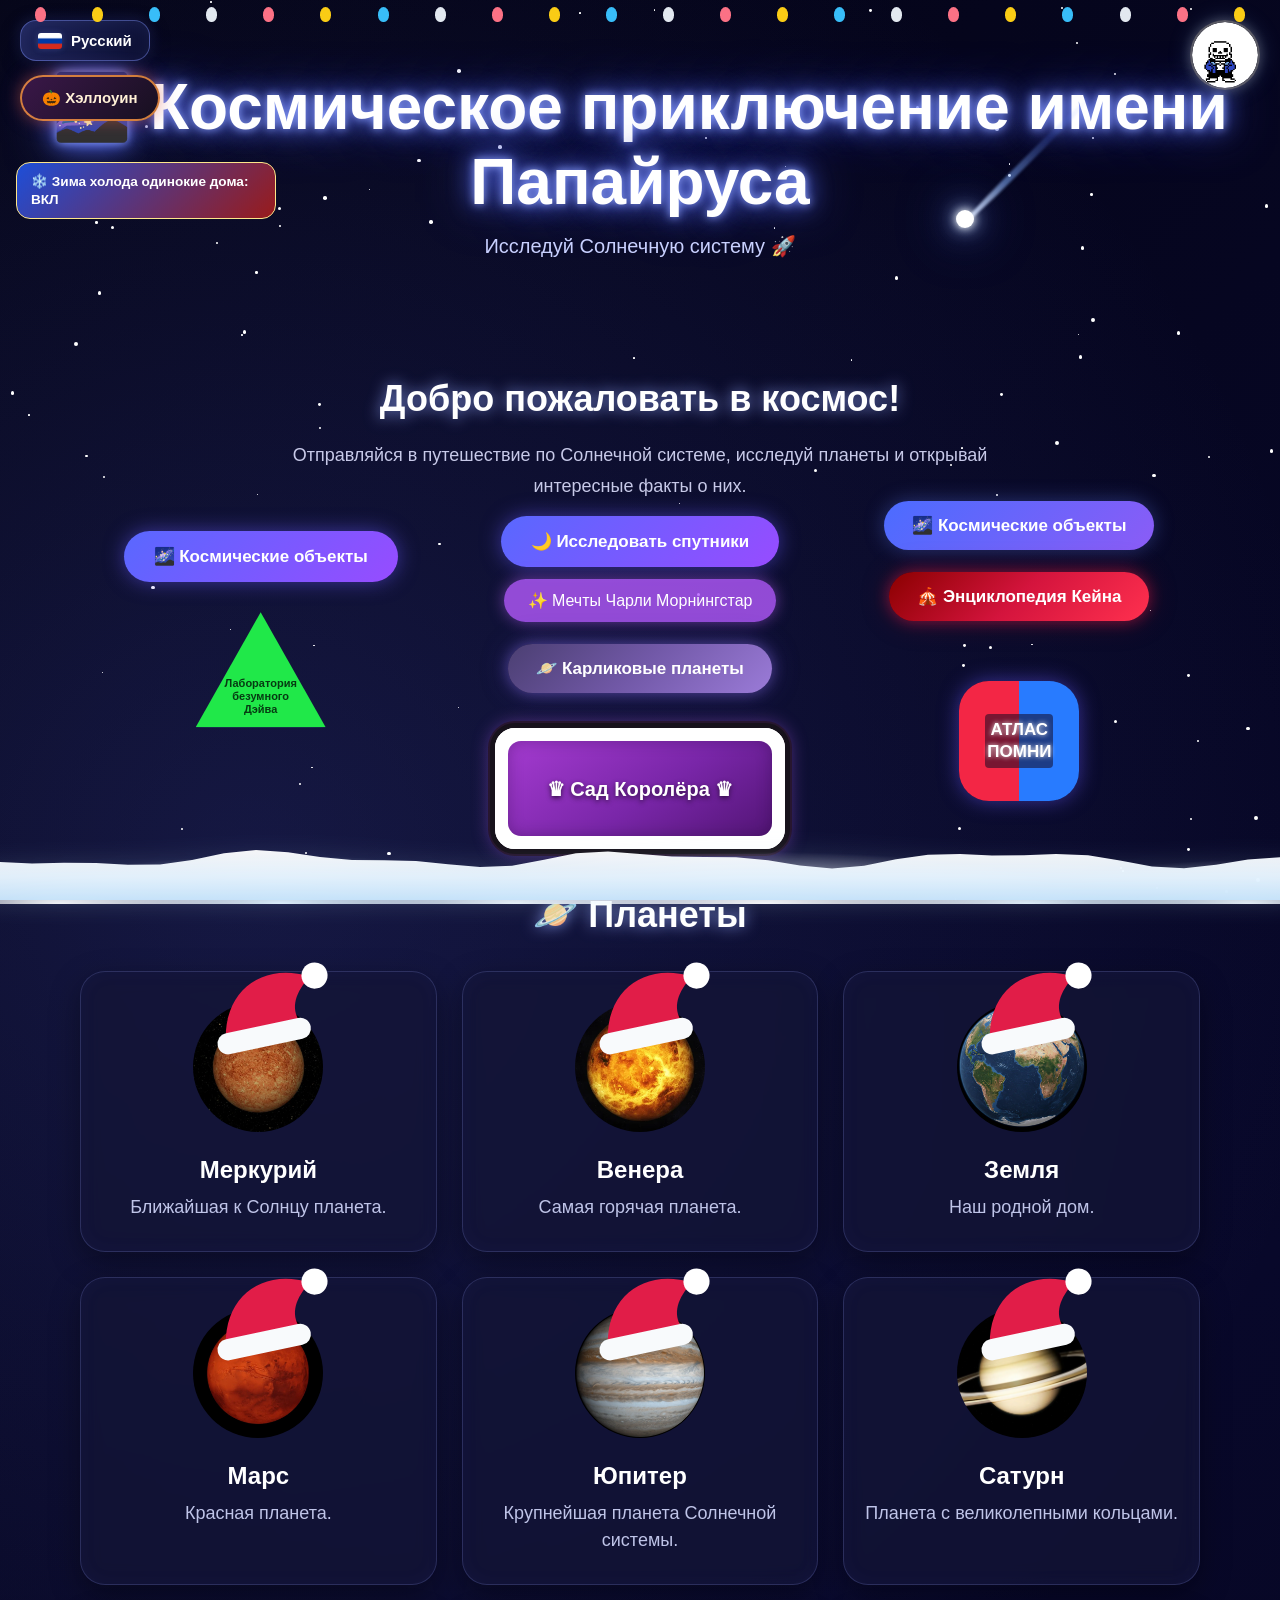
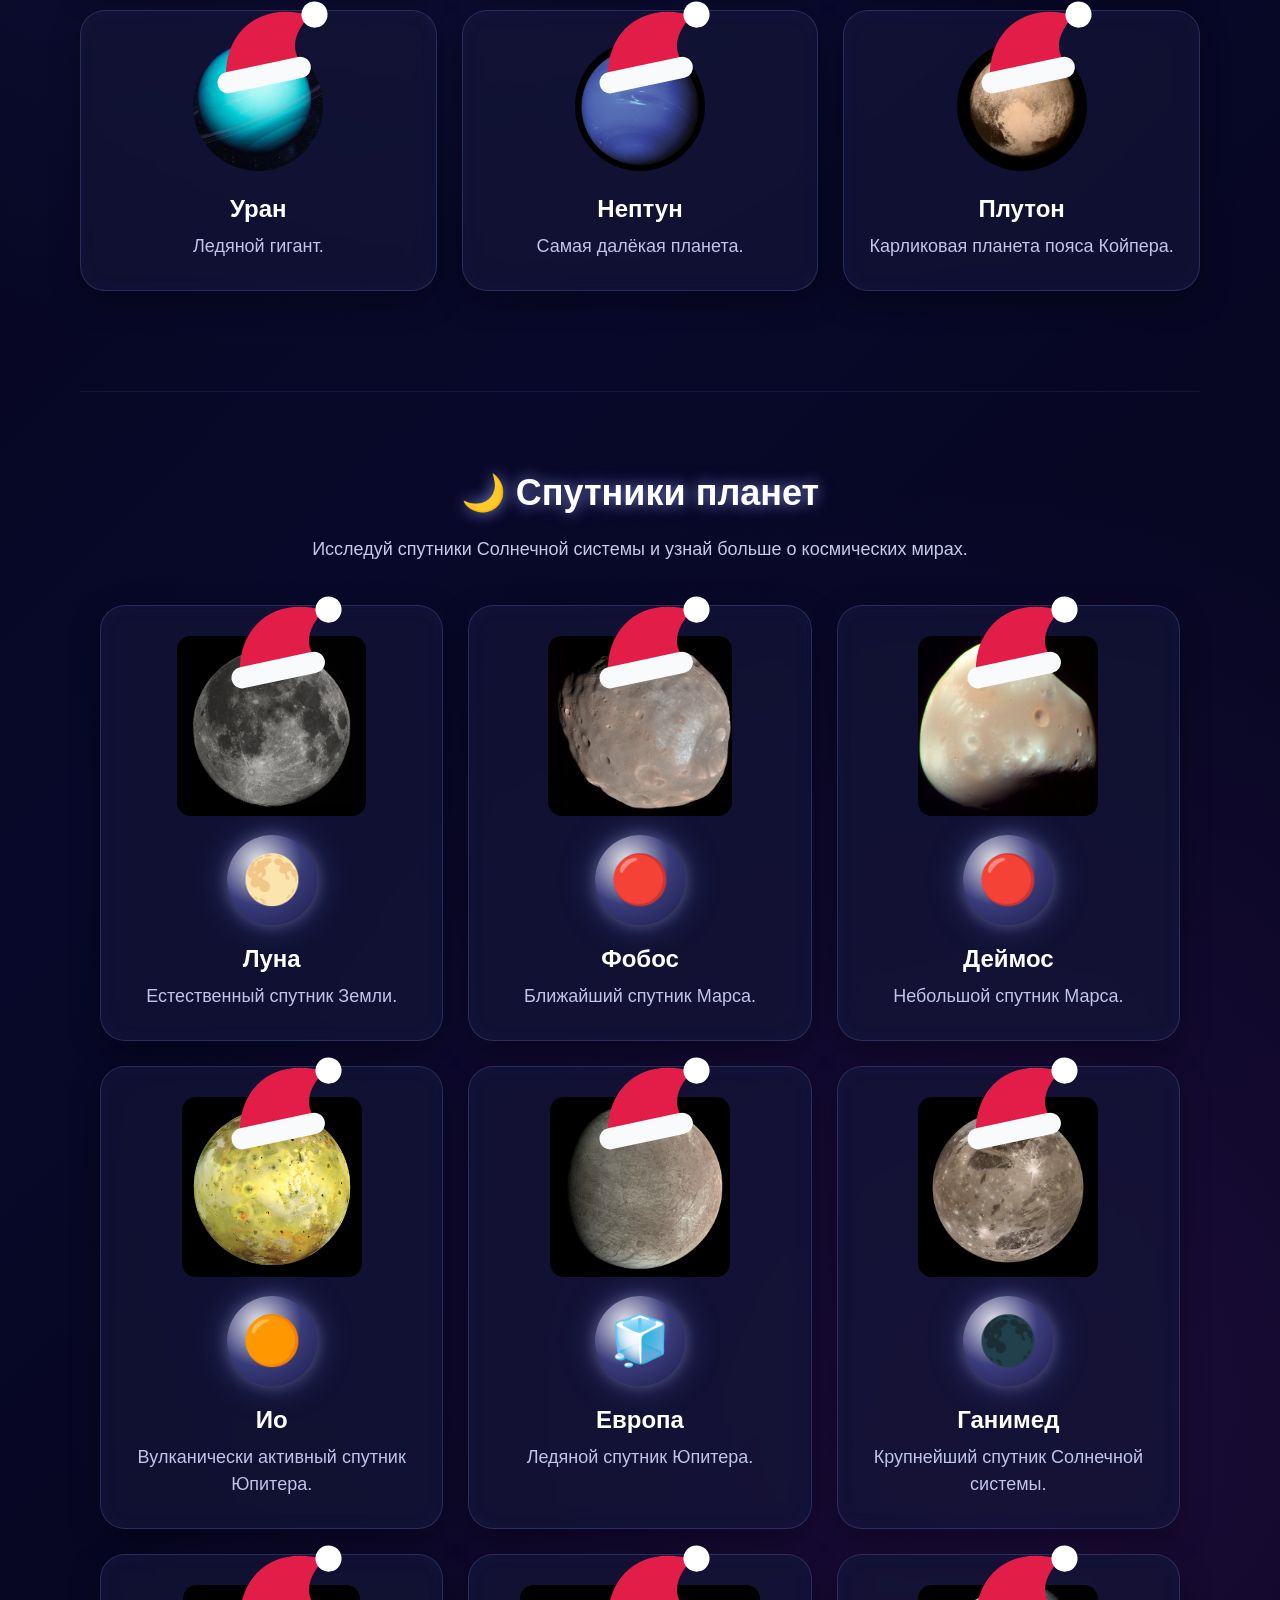
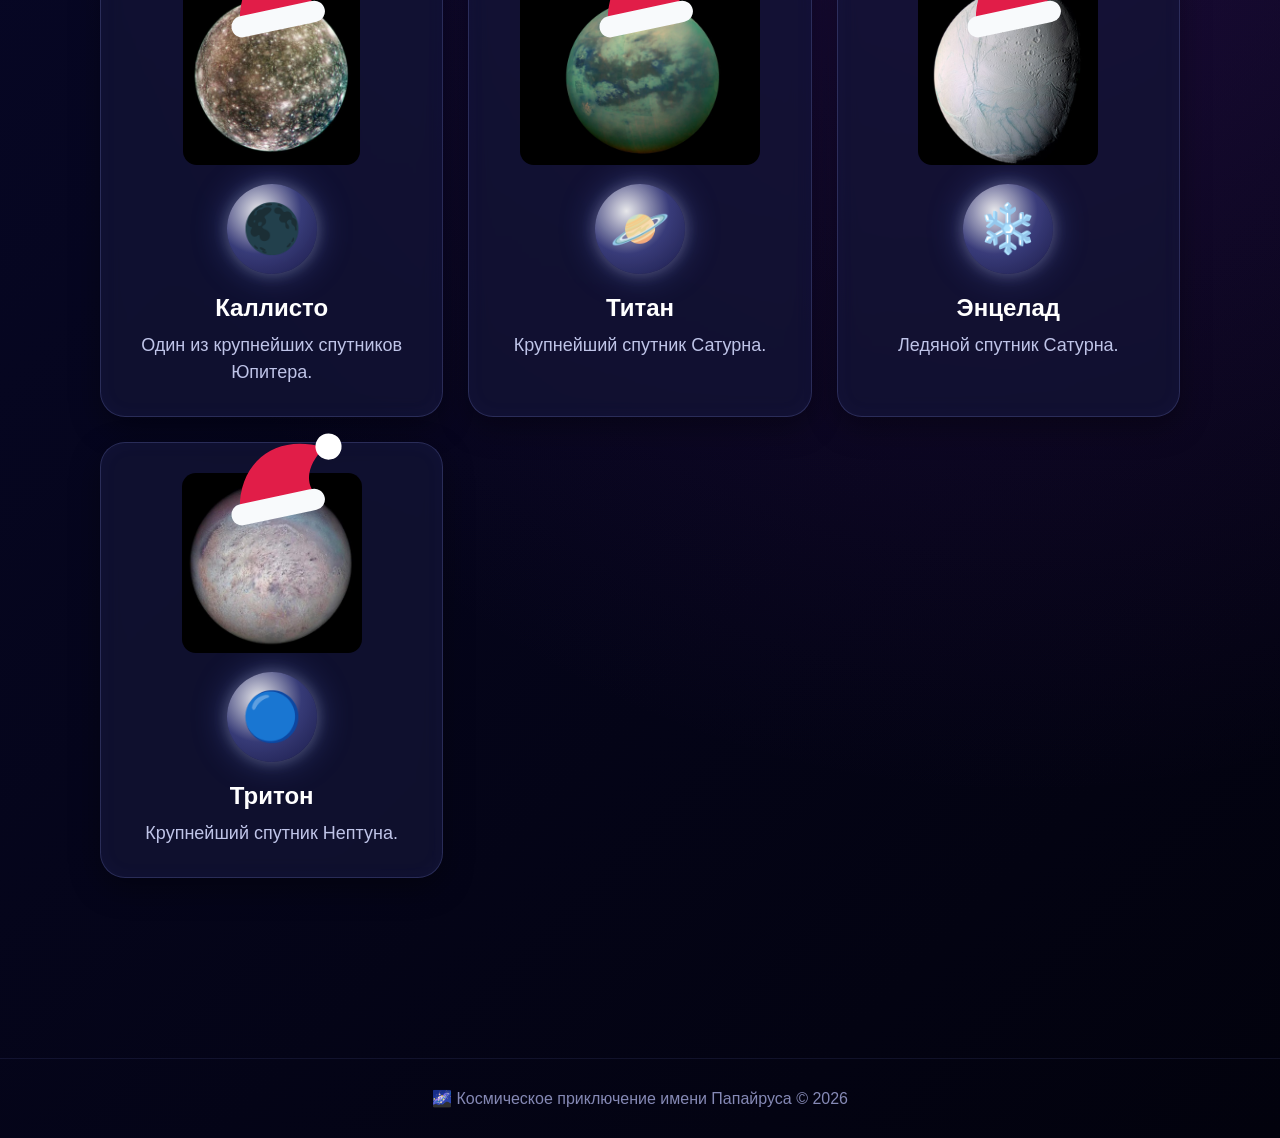
==== commit 011df455: "Add files via upload" ====
--- a/index.html
+++ b/index.html
@@ -2,6 +2,7 @@
 <html lang="ru">
 
 <head>
+   <link rel="stylesheet" href="winter-theme.css">
     <meta charset="UTF-8">
     <meta name="viewport" content="width=device-width, initial-scale=1.0">
 
@@ -20,6 +21,16 @@
     aria-pressed="false"
 >
     🎃 Хэллоуин
+</button>
+<button
+    type="button"
+    id="winterThemeButton"
+    class="winter-toggle-btn"
+    aria-pressed="false"
+>
+    ❄️ Зима холода одинокие дома
+
+</button>
 </button>
 
 
@@ -212,7 +223,6 @@
             изучай планеты и узнавай интересные факты о них.
         </p>
 
-
 <div class="main-menu-layout">
 
     <div class="main-menu-primary">
@@ -257,6 +267,16 @@
         >
             🪐 Карликовые планеты
         </a>
+
+        <div class="kinger-garden-slot">
+            <a href="kinger_garden.html" class="kinger-garden-button">
+                <div class="kinger-garden-face">
+                    <span class="kinger-garden-title" id="kingerGardenTitle">
+                        ♛ Сад Королёра ♛
+                    </span>
+                </div>
+            </a>
+        </div>
     </div>
 
     <div class="main-menu-extra">
@@ -267,8 +287,6 @@
         >
             🌌 Космические объекты
         </a>
-        
-
 
         <a
             href="kain-encyclopedia.html"
@@ -1121,7 +1139,7 @@
     </div>
 </div>
 </body>
-
+<script src="winter-theme.js"></script>
 <!-- Обновление сайта 2026 -->
 
 </html>
--- a/winter-theme.css
+++ b/winter-theme.css
@@ -0,0 +1,814 @@
+/* =========================================
+   ❄️ ЗИМНЯЯ ТЕМА — РАБОЧИЙ ВАРИАНТ
+   ========================================= */
+
+#winterThemeButton {
+    display: none;
+    position: fixed;
+    top: 162px;
+    left: 16px;
+    z-index: 2500;
+    padding: 10px 14px;
+    max-width: 260px;
+    border-radius: 14px;
+    border: 1px solid #7dd3fc;
+    background: #0f2442;
+    color: #e0f2fe;
+    font-size: 0.85rem;
+    font-weight: 600;
+    line-height: 1.3;
+    text-align: left;
+    cursor: pointer;
+}
+
+body.winter-home #winterThemeButton {
+    display: inline-block;
+}
+
+body.winter-mode #winterThemeButton {
+    background: linear-gradient(135deg, #1d4ed8, #991b1b);
+    border-color: #fde68a;
+    color: #ffffff;
+}
+
+/* Гирлянда сверху */
+#winterGarland {
+    display: none;
+    position: fixed;
+    top: 4px;
+    left: 0;
+    right: 0;
+    height: 26px;
+    pointer-events: none;
+    z-index: 900;
+    justify-content: space-around;
+    align-items: flex-start;
+    padding: 0 12px;
+}
+
+body.winter-mode #winterGarland {
+    display: flex;
+}
+
+#winterGarland span {
+    width: 11px;
+    height: 15px;
+    border-radius: 50% 50% 45% 45%;
+    margin-top: 3px;
+}
+
+#winterGarland span:nth-child(4n+1) { background: #fb7185; }
+#winterGarland span:nth-child(4n+2) { background: #facc15; }
+#winterGarland span:nth-child(4n+3) { background: #38bdf8; }
+#winterGarland span:nth-child(4n)   { background: #e2e8f0; }
+
+/* Падающий снег */
+#winterSnow {
+    display: none;
+    position: fixed;
+    inset: 0;
+    pointer-events: none;
+    z-index: 850;
+    overflow: hidden;
+}
+
+body.winter-mode #winterSnow {
+    display: block;
+}
+
+.w-flake {
+    position: fixed;
+    top: 0;
+    left: 0;
+    color: #f8fafc;
+    text-shadow: 0 0 10px rgba(186, 230, 253, 0.85);
+    pointer-events: none;
+    user-select: none;
+    will-change: transform, opacity;
+    animation-name: wFallFull;
+    animation-timing-function: linear;
+    animation-fill-mode: forwards;
+}
+
+@keyframes wFallFull {
+    0% {
+        transform: translate3d(0, -32px, 0) rotate(0deg);
+        opacity: 0.95;
+    }
+    80% {
+        opacity: 0.9;
+    }
+    95% {
+        opacity: 0.45;
+    }
+    100% {
+        transform: translate3d(var(--w-drift, 28px), calc(100vh + 72px), 0) rotate(180deg);
+        opacity: 0;
+    }
+}
+
+/* Сугроб снизу */
+#winterDrift {
+    display: none;
+    position: fixed;
+    left: 0;
+    right: 0;
+    bottom: 0;
+    height: 28px;
+    pointer-events: none;
+    z-index: 840;
+    background:
+        radial-gradient(ellipse 22% 90% at 15% 100%, rgba(224, 242, 254, 0.85), transparent 75%),
+        radial-gradient(ellipse 28% 95% at 45% 100%, rgba(240, 249, 255, 0.9), transparent 75%),
+        radial-gradient(ellipse 26% 95% at 75% 100%, rgba(224, 242, 254, 0.85), transparent 75%);
+}
+
+body.winter-mode #winterDrift {
+    display: block;
+}
+
+/* Дед Мороз на главной */
+#winterSanta {
+    display: none;
+    position: fixed;
+    top: 14%;
+    left: -240px;
+    width: 220px;
+    height: 76px;
+    pointer-events: none;
+    z-index: 1;
+    opacity: 0.75;
+    animation: wSantaFly 26s linear infinite;
+}
+
+body.winter-mode.winter-home #winterSanta {
+    display: block;
+}
+
+@keyframes wSantaFly {
+    0% { transform: translateX(-10vw) translateY(10px) scale(0.75); opacity: 0; }
+    10% { opacity: 0.75; }
+    50% { transform: translateX(55vw) translateY(-12px) scale(0.8); opacity: 0.75; }
+    90% { opacity: 0.65; }
+    100% { transform: translateX(120vw) translateY(8px) scale(0.75); opacity: 0; }
+}
+
+/* Шапки на планетах и спутниках */
+.w-hat-box {
+    position: relative;
+    display: inline-block;
+    max-width: 100%;
+    background: none;
+    border: none;
+    box-shadow: none;
+    padding: 0;
+}
+
+.w-hat-box img {
+    background: none;
+    border: none;
+    box-shadow: none;
+}
+
+.w-hat-svg {
+    display: none;
+    position: absolute;
+    top: -38px;
+    left: 50%;
+    width: 112px;
+    height: 82px;
+    transform: translateX(-45%) rotate(-12deg);
+    pointer-events: none;
+    z-index: 6;
+}
+
+body.winter-mode .w-hat-svg {
+    display: block;
+}
+
+body.winter-mode .w-hat-box--big .w-hat-svg {
+    top: -54px;
+    width: 156px;
+    height: 114px;
+    transform: translateX(-44%) rotate(-12deg);
+}
+
+/* Страница Чарли — зимний стиль */
+body.winter-mode.winter-charlie .constellation-header h1 {
+    color: #e0f2fe;
+    text-shadow:
+        0 0 12px rgba(125, 211, 252, 0.85),
+        0 0 28px rgba(56, 189, 248, 0.55);
+}
+
+body.winter-mode.winter-charlie .constellation-header p {
+    color: #bae6fd;
+}
+
+body.winter-mode.winter-charlie .constellation-card {
+    background: linear-gradient(155deg, rgba(14, 38, 74, 0.92), rgba(7, 19, 42, 0.96));
+    border-color: rgba(125, 211, 252, 0.75);
+    box-shadow: 0 0 18px rgba(56, 189, 248, 0.22);
+}
+
+body.winter-mode.winter-charlie .constellation-card:hover {
+    border-color: #fde68a;
+    box-shadow: 0 0 26px rgba(125, 211, 252, 0.45);
+}
+
+body.winter-mode.winter-charlie .constellation-card h2 {
+    color: #e0f2fe;
+}
+
+body.winter-mode.winter-charlie .back-button {
+    color: #e0f2fe;
+    background: rgba(14, 54, 108, 0.7);
+    border-color: rgba(125, 211, 252, 0.7);
+}
+
+/* Лаба Дэйва — зимние и новогодние цвета */
+body.winter-mode.winter-dave {
+    background:
+        radial-gradient(circle at 18% 15%, rgba(56, 189, 248, 0.22), transparent 35%),
+        radial-gradient(circle at 82% 25%, rgba(244, 63, 94, 0.16), transparent 35%),
+        linear-gradient(135deg, #071326, #0d2240, #091830);
+}
+
+body.winter-mode.winter-dave .lab-header {
+    background: linear-gradient(180deg, rgba(15, 41, 78, 0.95), rgba(9, 25, 52, 0.9));
+    border-bottom: 2px solid #7dd3fc;
+}
+
+body.winter-mode.winter-dave .lab-header h1,
+body.winter-mode.winter-dave .game-section h2,
+body.winter-mode.winter-dave .space-card h3 {
+    color: #fde68a;
+}
+
+body.winter-mode.winter-dave .garden-board {
+    background: #0b2447;
+    border-color: #fde68a;
+}
+
+body.winter-mode.winter-dave .garden-cell {
+    background: #1d4ed8;
+    border-color: #93c5fd;
+    color: #ffffff;
+}
+
+body.winter-mode.winter-dave .garden-cell:nth-child(even) {
+    background: #1e3a8a;
+}
+
+body.winter-mode.winter-dave .plant-choice.active,
+body.winter-mode.winter-dave .plant-choice:hover,
+body.winter-mode.winter-dave .space-card button,
+body.winter-mode.winter-dave .game-controls button {
+    background: linear-gradient(135deg, #be123c, #1d4ed8);
+    border-color: #fde68a;
+    color: #ffffff;
+}/* =========================================
+   ❄️ ЗИМНЯЯ ТЕМА — РАБОЧИЙ ВАРИАНТ
+   ========================================= */
+
+#winterThemeButton {
+    display: none;
+    position: fixed;
+    top: 162px;
+    left: 16px;
+    z-index: 2500;
+    padding: 10px 14px;
+    max-width: 260px;
+    border-radius: 14px;
+    border: 1px solid #7dd3fc;
+    background: #0f2442;
+    color: #e0f2fe;
+    font-size: 0.85rem;
+    font-weight: 600;
+    line-height: 1.3;
+    text-align: left;
+    cursor: pointer;
+}
+
+body.winter-home #winterThemeButton {
+    display: inline-block;
+}
+
+body.winter-mode #winterThemeButton {
+    background: linear-gradient(135deg, #1d4ed8, #991b1b);
+    border-color: #fde68a;
+    color: #ffffff;
+}
+
+/* Гирлянда сверху */
+#winterGarland {
+    display: none;
+    position: fixed;
+    top: 4px;
+    left: 0;
+    right: 0;
+    height: 26px;
+    pointer-events: none;
+    z-index: 900;
+    justify-content: space-around;
+    align-items: flex-start;
+    padding: 0 12px;
+}
+
+body.winter-mode #winterGarland {
+    display: flex;
+}
+
+#winterGarland span {
+    width: 11px;
+    height: 15px;
+    border-radius: 50% 50% 45% 45%;
+    margin-top: 3px;
+}
+
+#winterGarland span:nth-child(4n+1) { background: #fb7185; }
+#winterGarland span:nth-child(4n+2) { background: #facc15; }
+#winterGarland span:nth-child(4n+3) { background: #38bdf8; }
+#winterGarland span:nth-child(4n)   { background: #e2e8f0; }
+
+/* Падающий снег */
+#winterSnow {
+    display: none;
+    position: fixed;
+    inset: 0;
+    pointer-events: none;
+    z-index: 850;
+    overflow: hidden;
+}
+
+body.winter-mode #winterSnow {
+    display: block;
+}
+
+.w-flake {
+    position: fixed;
+    top: -28px;
+    color: #f0f9ff;
+    pointer-events: none;
+    user-select: none;
+    animation: wFall linear forwards;
+}
+
+@keyframes wFall {
+    0% {
+        transform: translateY(0) translateX(0);
+        opacity: 0.9;
+    }
+    90% {
+        opacity: 0.7;
+    }
+    100% {
+        transform: translateY(102vh) translateX(var(--w-drift, 24px));
+        opacity: 0;
+    }
+}
+
+/* Сугроб снизу */
+#winterDrift {
+    display: none;
+    position: fixed;
+    left: 0;
+    right: 0;
+    bottom: 0;
+    height: 28px;
+    pointer-events: none;
+    z-index: 840;
+    background:
+        radial-gradient(ellipse 22% 90% at 15% 100%, rgba(224, 242, 254, 0.85), transparent 75%),
+        radial-gradient(ellipse 28% 95% at 45% 100%, rgba(240, 249, 255, 0.9), transparent 75%),
+        radial-gradient(ellipse 26% 95% at 75% 100%, rgba(224, 242, 254, 0.85), transparent 75%);
+}
+
+body.winter-mode #winterDrift {
+    display: block;
+}
+
+/* Дед Мороз на главной */
+#winterSanta {
+    display: none;
+    position: fixed;
+    top: 14%;
+    left: -240px;
+    width: 220px;
+    height: 76px;
+    pointer-events: none;
+    z-index: 1;
+    opacity: 0.75;
+    animation: wSantaFly 26s linear infinite;
+}
+
+body.winter-mode.winter-home #winterSanta {
+    display: block;
+}
+
+@keyframes wSantaFly {
+    0% { transform: translateX(-10vw) translateY(10px) scale(0.75); opacity: 0; }
+    10% { opacity: 0.75; }
+    50% { transform: translateX(55vw) translateY(-12px) scale(0.8); opacity: 0.75; }
+    90% { opacity: 0.65; }
+    100% { transform: translateX(120vw) translateY(8px) scale(0.75); opacity: 0; }
+}
+
+/* Шапки на планетах и спутниках */
+.w-hat-box {
+    position: relative;
+    display: inline-block;
+    max-width: 100%;
+    background: none;
+    border: none;
+    box-shadow: none;
+    padding: 0;
+}
+
+.w-hat-box img {
+    background: none;
+    border: none;
+    box-shadow: none;
+}
+
+.w-hat-svg {
+    display: none;
+    position: absolute;
+    top: -38px;
+    left: 50%;
+    width: 112px;
+    height: 82px;
+    transform: translateX(-45%) rotate(-12deg);
+    pointer-events: none;
+    z-index: 6;
+}
+
+body.winter-mode .w-hat-svg {
+    display: block;
+}
+
+body.winter-mode .w-hat-box--big .w-hat-svg {
+    top: -54px;
+    width: 156px;
+    height: 114px;
+    transform: translateX(-44%) rotate(-12deg);
+}
+
+/* Страница Чарли — зимний стиль */
+body.winter-mode.winter-charlie .constellation-header h1 {
+    color: #e0f2fe;
+    text-shadow:
+        0 0 12px rgba(125, 211, 252, 0.85),
+        0 0 28px rgba(56, 189, 248, 0.55);
+}
+
+body.winter-mode.winter-charlie .constellation-header p {
+    color: #bae6fd;
+}
+
+body.winter-mode.winter-charlie .constellation-card {
+    background: linear-gradient(155deg, rgba(14, 38, 74, 0.92), rgba(7, 19, 42, 0.96));
+    border-color: rgba(125, 211, 252, 0.75);
+    box-shadow: 0 0 18px rgba(56, 189, 248, 0.22);
+}
+
+body.winter-mode.winter-charlie .constellation-card:hover {
+    border-color: #fde68a;
+    box-shadow: 0 0 26px rgba(125, 211, 252, 0.45);
+}
+
+body.winter-mode.winter-charlie .constellation-card h2 {
+    color: #e0f2fe;
+}
+
+body.winter-mode.winter-charlie .back-button {
+    color: #e0f2fe;
+    background: rgba(14, 54, 108, 0.7);
+    border-color: rgba(125, 211, 252, 0.7);
+}
+
+/* Лаба Дэйва — зимние и новогодние цвета */
+body.winter-mode.winter-dave {
+    background:
+        radial-gradient(circle at 18% 15%, rgba(56, 189, 248, 0.22), transparent 35%),
+        radial-gradient(circle at 82% 25%, rgba(244, 63, 94, 0.16), transparent 35%),
+        linear-gradient(135deg, #071326, #0d2240, #091830);
+}
+
+body.winter-mode.winter-dave .lab-header {
+    background: linear-gradient(180deg, rgba(15, 41, 78, 0.95), rgba(9, 25, 52, 0.9));
+    border-bottom: 2px solid #7dd3fc;
+}
+
+body.winter-mode.winter-dave .lab-header h1,
+body.winter-mode.winter-dave .game-section h2,
+body.winter-mode.winter-dave .space-card h3 {
+    color: #fde68a;
+}
+
+body.winter-mode.winter-dave .garden-board {
+    background: #0b2447;
+    border-color: #fde68a;
+}
+
+body.winter-mode.winter-dave .garden-cell {
+    background: #1d4ed8;
+    border-color: #93c5fd;
+    color: #ffffff;
+}
+
+body.winter-mode.winter-dave .garden-cell:nth-child(even) {
+    background: #1e3a8a;
+}
+
+body.winter-mode.winter-dave .plant-choice.active,
+body.winter-mode.winter-dave .plant-choice:hover,
+body.winter-mode.winter-dave .space-card button,
+body.winter-mode.winter-dave .game-controls button {
+    background: linear-gradient(135deg, #be123c, #1d4ed8);
+    border-color: #fde68a;
+    color: #ffffff;
+}
+/* Падающий снег до самого низа экрана */
+.w-flake {
+    position: fixed;
+    top: -32px;
+    color: #f0f9ff;
+    text-shadow: 0 0 8px rgba(186, 230, 253, 0.75);
+    pointer-events: none;
+    user-select: none;
+    will-change: transform, opacity;
+    animation: wFallFull linear forwards;
+}
+
+@keyframes wFallFull {
+    0% {
+        transform: translate3d(0, -32px, 0) rotate(0deg);
+        opacity: 0.92;
+    }
+    85% {
+        opacity: 0.8;
+    }
+    100% {
+        transform: translate3d(var(--w-drift, 28px), calc(100vh + 60px), 0) rotate(160deg);
+        opacity: 0;
+    }
+}
+
+/* Усиленное зимнее украшение страницы Чарли */
+body.winter-mode.winter-charlie .constellation-header {
+    background: linear-gradient(180deg, rgba(12, 35, 70, 0.88), rgba(7, 20, 44, 0.45));
+    border-bottom: 1px solid rgba(186, 230, 253, 0.35);
+    box-shadow: 0 10px 30px rgba(14, 165, 233, 0.16);
+}
+
+body.winter-mode.winter-charlie .constellation-header h1 {
+    color: #f0f9ff;
+    text-shadow:
+        0 0 14px rgba(125, 211, 252, 0.9),
+        0 0 32px rgba(56, 189, 248, 0.55);
+}
+
+body.winter-mode.winter-charlie .constellation-header p {
+    color: #bae6fd;
+}
+
+body.winter-mode.winter-charlie .constellation-card {
+    position: relative;
+    background: linear-gradient(160deg, rgba(16, 44, 86, 0.94), rgba(7, 19, 41, 0.97));
+    border: 1px solid rgba(125, 211, 252, 0.75);
+    box-shadow:
+        0 8px 24px rgba(2, 132, 199, 0.2),
+        inset 0 1px 0 rgba(255, 255, 255, 0.22);
+    transition: transform 0.25s ease, box-shadow 0.25s ease, border-color 0.25s ease;
+}
+
+body.winter-mode.winter-charlie .constellation-card::before {
+    content: "❄️";
+    position: absolute;
+    top: 10px;
+    right: 12px;
+    font-size: 1rem;
+    opacity: 0.9;
+    pointer-events: none;
+    filter: drop-shadow(0 0 6px rgba(186, 230, 253, 0.8));
+}
+
+body.winter-mode.winter-charlie .constellation-card:hover {
+    transform: translateY(-4px);
+    border-color: #fde68a;
+    box-shadow:
+        0 12px 28px rgba(56, 189, 248, 0.38),
+        0 0 18px rgba(253, 230, 138, 0.22);
+}
+
+body.winter-mode.winter-charlie .constellation-card h2 {
+    color: #e0f2fe;
+}
+
+body.winter-mode.winter-charlie .constellation-description {
+    color: #cbd5e1;
+}
+
+body.winter-mode.winter-charlie .back-button {
+    color: #f0f9ff;
+    background: linear-gradient(135deg, rgba(14, 54, 108, 0.85), rgba(30, 64, 175, 0.85));
+    border: 1px solid rgba(125, 211, 252, 0.8);
+    box-shadow: 0 6px 20px rgba(56, 189, 248, 0.25);
+}
+/* =========================================
+   🎄 СИЛЬНАЯ НОВОГОДНЯЯ АТМОСФЕРА — СТРАНИЦА ЧАРЛИ
+   ========================================= */
+
+body.winter-mode.winter-charlie #winterGarland {
+    height: 32px;
+    top: 2px;
+}
+
+body.winter-mode.winter-charlie #winterGarland span {
+    width: 13px;
+    height: 17px;
+    box-shadow: 0 2px 10px currentColor;
+    animation: wGarlandTwinkle 2.2s ease-in-out infinite alternate;
+}
+
+body.winter-mode.winter-charlie #winterGarland span:nth-child(4n+1) {
+    color: #fb7185;
+    animation-delay: 0s;
+}
+
+body.winter-mode.winter-charlie #winterGarland span:nth-child(4n+2) {
+    color: #facc15;
+    animation-delay: 0.45s;
+}
+
+body.winter-mode.winter-charlie #winterGarland span:nth-child(4n+3) {
+    color: #38bdf8;
+    animation-delay: 0.9s;
+}
+
+body.winter-mode.winter-charlie #winterGarland span:nth-child(4n) {
+    color: #4ade80;
+    animation-delay: 1.35s;
+}
+
+@keyframes wGarlandTwinkle {
+    0% {
+        filter: brightness(0.75);
+        transform: translateY(0) scale(0.95);
+    }
+    100% {
+        filter: brightness(1.35);
+        transform: translateY(2px) scale(1.06);
+    }
+}
+
+body.winter-mode.winter-charlie .constellation-header {
+    position: relative;
+    background:
+        radial-gradient(circle at 20% 20%, rgba(250, 204, 21, 0.14), transparent 45%),
+        radial-gradient(circle at 80% 30%, rgba(251, 113, 133, 0.14), transparent 45%),
+        linear-gradient(180deg, rgba(13, 38, 78, 0.94), rgba(7, 20, 44, 0.72));
+    border-bottom: 1px solid rgba(253, 230, 138, 0.45);
+    box-shadow:
+        0 12px 34px rgba(14, 165, 233, 0.22),
+        0 0 24px rgba(250, 204, 21, 0.12);
+}
+
+body.winter-mode.winter-charlie .constellation-header h1::before,
+body.winter-mode.winter-charlie .constellation-header h1::after {
+    content: " 🎄 ";
+    font-size: 0.88em;
+    filter: drop-shadow(0 0 8px rgba(250, 204, 21, 0.55));
+}
+
+body.winter-mode.winter-charlie .constellation-card {
+    position: relative;
+    background:
+        radial-gradient(circle at top right, rgba(253, 230, 138, 0.14), transparent 48%),
+        linear-gradient(160deg, rgba(17, 47, 92, 0.96), rgba(7, 19, 41, 0.98));
+    border: 1px solid rgba(186, 230, 253, 0.82);
+    box-shadow:
+        0 10px 26px rgba(2, 132, 199, 0.24),
+        0 0 0 1px rgba(253, 230, 138, 0.18),
+        inset 0 1px 0 rgba(255, 255, 255, 0.26);
+    transition: transform 0.28s ease, box-shadow 0.28s ease, border-color 0.28s ease;
+}
+
+body.winter-mode.winter-charlie .constellation-card::before {
+    content: "🎄";
+    position: absolute;
+    top: 10px;
+    right: 12px;
+    font-size: 1.05rem;
+    opacity: 0.95;
+    pointer-events: none;
+    z-index: 3;
+    filter: drop-shadow(0 0 8px rgba(250, 204, 21, 0.7));
+}
+
+body.winter-mode.winter-charlie .constellation-card::after {
+    content: "✨";
+    position: absolute;
+    bottom: 10px;
+    right: 12px;
+    font-size: 0.92rem;
+    opacity: 0.75;
+    pointer-events: none;
+    z-index: 3;
+}
+
+body.winter-mode.winter-charlie .constellation-card:hover {
+    transform: translateY(-5px) scale(1.01);
+    border-color: #fde68a;
+    box-shadow:
+        0 14px 32px rgba(56, 189, 248, 0.42),
+        0 0 22px rgba(250, 204, 21, 0.28);
+}
+
+body.winter-mode.winter-charlie .constellation-card h2 {
+    color: #fef9c3;
+    text-shadow: 0 0 10px rgba(253, 224, 71, 0.22);
+}
+
+body.winter-mode.winter-charlie #constellation-modal .modal-content {
+    background: linear-gradient(160deg, rgba(15, 41, 82, 0.98), rgba(7, 17, 36, 0.99));
+    border: 1px solid rgba(253, 230, 138, 0.65);
+    box-shadow:
+        0 20px 50px rgba(0, 0, 0, 0.65),
+        0 0 28px rgba(125, 211, 252, 0.25);
+}
+
+body.winter-mode.winter-charlie .back-button {
+    color: #fefce8;
+    background: linear-gradient(135deg, #b91c1c, #1d4ed8);
+    border: 1px solid #fde68a;
+    box-shadow:
+        0 8px 24px rgba(185, 28, 28, 0.35),
+        0 0 18px rgba(253, 230, 138, 0.22);
+}
+
+body.winter-mode.winter-charlie #winterDrift {
+    height: 36px;
+    background:
+        radial-gradient(ellipse 24% 95% at 14% 100%, rgba(240, 249, 255, 0.92), transparent 76%),
+        radial-gradient(ellipse 30% 100% at 42% 100%, rgba(224, 242, 254, 0.96), transparent 76%),
+        radial-gradient(ellipse 26% 95% at 72% 100%, rgba(240, 249, 255, 0.9), transparent 76%),
+        radial-gradient(ellipse 22% 90% at 92% 100%, rgba(186, 230, 253, 0.85), transparent 76%);
+}
+/* Густой и плавный снегопад до конца экрана */
+.w-flake {
+    position: fixed;
+    top: -36px;
+    color: #f8fafc;
+    text-shadow: 0 0 10px rgba(186, 230, 253, 0.85);
+    pointer-events: none;
+    user-select: none;
+    will-change: transform, opacity;
+    animation: wFallFull linear forwards;
+}
+
+@keyframes wFallFull {
+    0% {
+        transform: translate3d(0, -36px, 0) rotate(0deg);
+        opacity: 0.95;
+    }
+    75% {
+        opacity: 0.92;
+    }
+    92% {
+        opacity: 0.55;
+    }
+    100% {
+        transform: translate3d(var(--w-drift, 32px), calc(100vh + 80px), 0) rotate(180deg);
+        opacity: 0;
+    }
+}
+
+/* Объёмные сугробы внизу */
+#winterDrift {
+    display: none;
+    position: fixed;
+    left: -4%;
+    right: -4%;
+    bottom: -4px;
+    height: 64px;
+    pointer-events: none;
+    z-index: 845;
+    background:
+        radial-gradient(ellipse 20% 85% at 8% 100%, rgba(248, 250, 252, 0.96), transparent 74%),
+        radial-gradient(ellipse 26% 100% at 24% 100%, rgba(224, 242, 254, 0.98), transparent 76%),
+        radial-gradient(ellipse 22% 80% at 41% 100%, rgba(240, 249, 255, 0.95), transparent 74%),
+        radial-gradient(ellipse 30% 105% at 59% 100%, rgba(248, 250, 252, 0.99), transparent 78%),
+        radial-gradient(ellipse 24% 88% at 78% 100%, rgba(224, 242, 254, 0.96), transparent 75%),
+        radial-gradient(ellipse 21% 92% at 94% 100%, rgba(240, 249, 255, 0.94), transparent 75%);
+    filter: drop-shadow(0 -6px 14px rgba(186, 230, 253, 0.35));
+}
+
+body.winter-mode #winterDrift {
+    display: block;
+}
+
+body.winter-mode.winter-charlie #winterDrift {
+    height: 76px;
+}
--- a/style.css
+++ b/style.css
@@ -3997,4 +3997,228 @@
         width: 30px;
         height: 30px;
     }
+}
+
+
+/* =========================================
+   ♛ KINGER'S ROYAL GARDEN
+   ПУРПУРНЫЙ КОРОЛЕВСКИЙ ПЛАЩ
+========================================= */
+
+.kinger-garden-slot {
+    display: flex;
+    justify-content: center;
+    margin: 40px auto;
+}
+
+.kinger-garden-button {
+    position: relative;
+    display: block;
+
+    width: 300px;
+    padding: 13px;
+
+    background: #fff;
+padding: 13px;
+
+    background-size: 13px 13px, 17px 17px, 11px 11px;
+
+    border: 2px solid #e9e2ed;
+    border-radius: 25px;
+
+    text-decoration: none;
+
+    box-shadow:
+        0 0 0 2px #27162f,
+        0 0 18px rgba(190, 100, 255, 0.4);
+
+    transition: transform 0.3s ease;
+}
+
+/* ПУРПУРНАЯ ТКАНЬ */
+
+.kinger-garden-face {
+    position: relative;
+    z-index: 1;
+
+    display: flex;
+    align-items: center;
+    justify-content: center;
+
+    min-height: 95px;
+    padding: 15px;
+
+    background:
+        linear-gradient(
+            145deg,
+            #a43bd0,
+            #7926a8 55%,
+            #531576
+        );
+
+    border-radius: 13px;
+
+    box-shadow:
+        inset 0 0 15px rgba(30, 0, 50, 0.3);
+}
+
+/* НАЗВАНИЕ */
+
+.kinger-garden-title {
+    color: white;
+    font-size: 20px;
+    font-weight: 900;
+    text-align: center;
+
+    text-shadow: 0 2px 5px #321044;
+}
+
+
+/* =========================================
+   ЧЁРНЫЕ ПЯТНА НА КОРОЛЕВСКОМ МЕХУ
+========================================= */
+
+/* =========================================
+   👑 ЧЁРНЫЕ ПЯТНА КОРОЛЕВСКОГО МЕХА
+========================================= */
+
+.kinger-fur-spots {
+    position: absolute;
+    inset: 0;
+    z-index: 2;
+    pointer-events: none;
+}
+
+.kinger-fur-spots span {
+    position: absolute;
+    width: 9px;
+    height: 6px;
+    background: #17121b;
+    border-radius: 1px;
+}
+
+/* ВЕРХНЯЯ ОПУШКА */
+
+.kinger-fur-spots span:nth-child(1)  { top: 5px; left: 7%; }
+.kinger-fur-spots span:nth-child(2)  { top: 5px; left: 19%; }
+.kinger-fur-spots span:nth-child(3)  { top: 5px; left: 31%; }
+.kinger-fur-spots span:nth-child(4)  { top: 5px; left: 43%; }
+.kinger-fur-spots span:nth-child(5)  { top: 5px; left: 55%; }
+.kinger-fur-spots span:nth-child(6)  { top: 5px; left: 67%; }
+.kinger-fur-spots span:nth-child(7)  { top: 5px; left: 79%; }
+.kinger-fur-spots span:nth-child(8)  { top: 5px; left: 91%; }
+
+/* НИЖНЯЯ ОПУШКА */
+
+.kinger-fur-spots span:nth-child(9)  { bottom: 5px; left: 7%; }
+.kinger-fur-spots span:nth-child(10) { bottom: 5px; left: 19%; }
+.kinger-fur-spots span:nth-child(11) { bottom: 5px; left: 31%; }
+.kinger-fur-spots span:nth-child(12) { bottom: 5px; left: 43%; }
+.kinger-fur-spots span:nth-child(13) { bottom: 5px; left: 55%; }
+.kinger-fur-spots span:nth-child(14) { bottom: 5px; left: 67%; }
+.kinger-fur-spots span:nth-child(15) { bottom: 5px; left: 79%; }
+.kinger-fur-spots span:nth-child(16) { bottom: 5px; left: 91%; }
+
+/* ЛЕВАЯ ОПУШКА */
+
+.kinger-fur-spots span:nth-child(17) { left: 5px; top: 16%; }
+.kinger-fur-spots span:nth-child(18) { left: 5px; top: 29%; }
+.kinger-fur-spots span:nth-child(19) { left: 5px; top: 42%; }
+.kinger-fur-spots span:nth-child(20) { left: 5px; top: 55%; }
+.kinger-fur-spots span:nth-child(21) { left: 5px; top: 68%; }
+.kinger-fur-spots span:nth-child(22) { left: 5px; top: 81%; }
+
+/* ПРАВАЯ ОПУШКА */
+
+.kinger-fur-spots span:nth-child(23) { right: 5px; top: 16%; }
+.kinger-fur-spots span:nth-child(24) { right: 5px; top: 29%; }
+.kinger-fur-spots span:nth-child(25) { right: 5px; top: 42%; }
+.kinger-fur-spots span:nth-child(26) { right: 5px; top: 55%; }
+.kinger-fur-spots span:nth-child(27) { right: 5px; top: 68%; }
+.kinger-fur-spots span:nth-child(28) { right: 5px; top: 81%; }
+
+/* СИММЕТРИЧНЫЕ БОКОВЫЕ ПЯТНА */
+
+.kinger-fur-spots span:nth-child(29) {
+    left: 5px;
+    top: 91%;
+}
+
+.kinger-fur-spots span:nth-child(30) {
+    right: 5px;
+    top: 91%;
+}
+
+.kinger-fur-spots span:nth-child(31) {
+    left: 5px;
+    top: 5%;
+}
+
+.kinger-fur-spots span:nth-child(32) {
+    right: 5px;
+    top: 5%;
+}
+
+/* НАВЕДЕНИЕ */
+
+.kinger-garden-button:hover {
+    transform: translateY(-5px) scale(1.04);
+
+    box-shadow:
+        0 0 0 2px #27162f,
+        0 0 28px rgba(205, 120, 255, 0.8);
+}
+
+.kinger-garden-button:active {
+    transform: scale(0.97);
+}
+
+/* Сплошная чёрная окантовка */
+
+.kinger-garden-button {
+    border: 5px solid #17121b;
+    outline: 4px solid #fff;
+    outline-offset: -9px;
+}
+body.halloween-theme .kinger-garden-slot .kinger-garden-button {
+    border-color: rgba(255, 159, 67, 0.75);
+    box-shadow: 0 0 22px rgba(255, 140, 66, 0.35);
+}
+
+body.halloween-theme .kinger-garden-slot .kinger-garden-button:hover {
+    border-color: #ff9f43;
+    box-shadow: 0 0 30px rgba(255, 159, 67, 0.55);
+}
+
+body.halloween-theme .kinger-garden-slot .kinger-garden-title {
+    color: #ffd180;
+    text-shadow: 0 0 14px rgba(255, 140, 66, 0.5);
+}
+.main-menu-secondary .kinger-garden-slot {
+    width: 100%;
+    display: flex;
+    justify-content: center;
+    margin-top: 8px;
+}
+
+.main-menu-extra .atlas-button-container {
+    width: 100%;
+    display: flex;
+    justify-content: center;
+    margin-top: 8px;
+}
+
+body.halloween-theme .kinger-garden-slot .kinger-garden-button {
+    border-color: rgba(255, 159, 67, 0.75);
+    box-shadow: 0 0 22px rgba(255, 140, 66, 0.35);
+}
+
+body.halloween-theme .kinger-garden-slot .kinger-garden-button:hover {
+    border-color: #ff9f43;
+    box-shadow: 0 0 30px rgba(255, 159, 67, 0.55);
+}
+
+body.halloween-theme .kinger-garden-slot .kinger-garden-title {
+    color: #ffd180;
+    text-shadow: 0 0 14px rgba(255, 140, 66, 0.5);
 }
